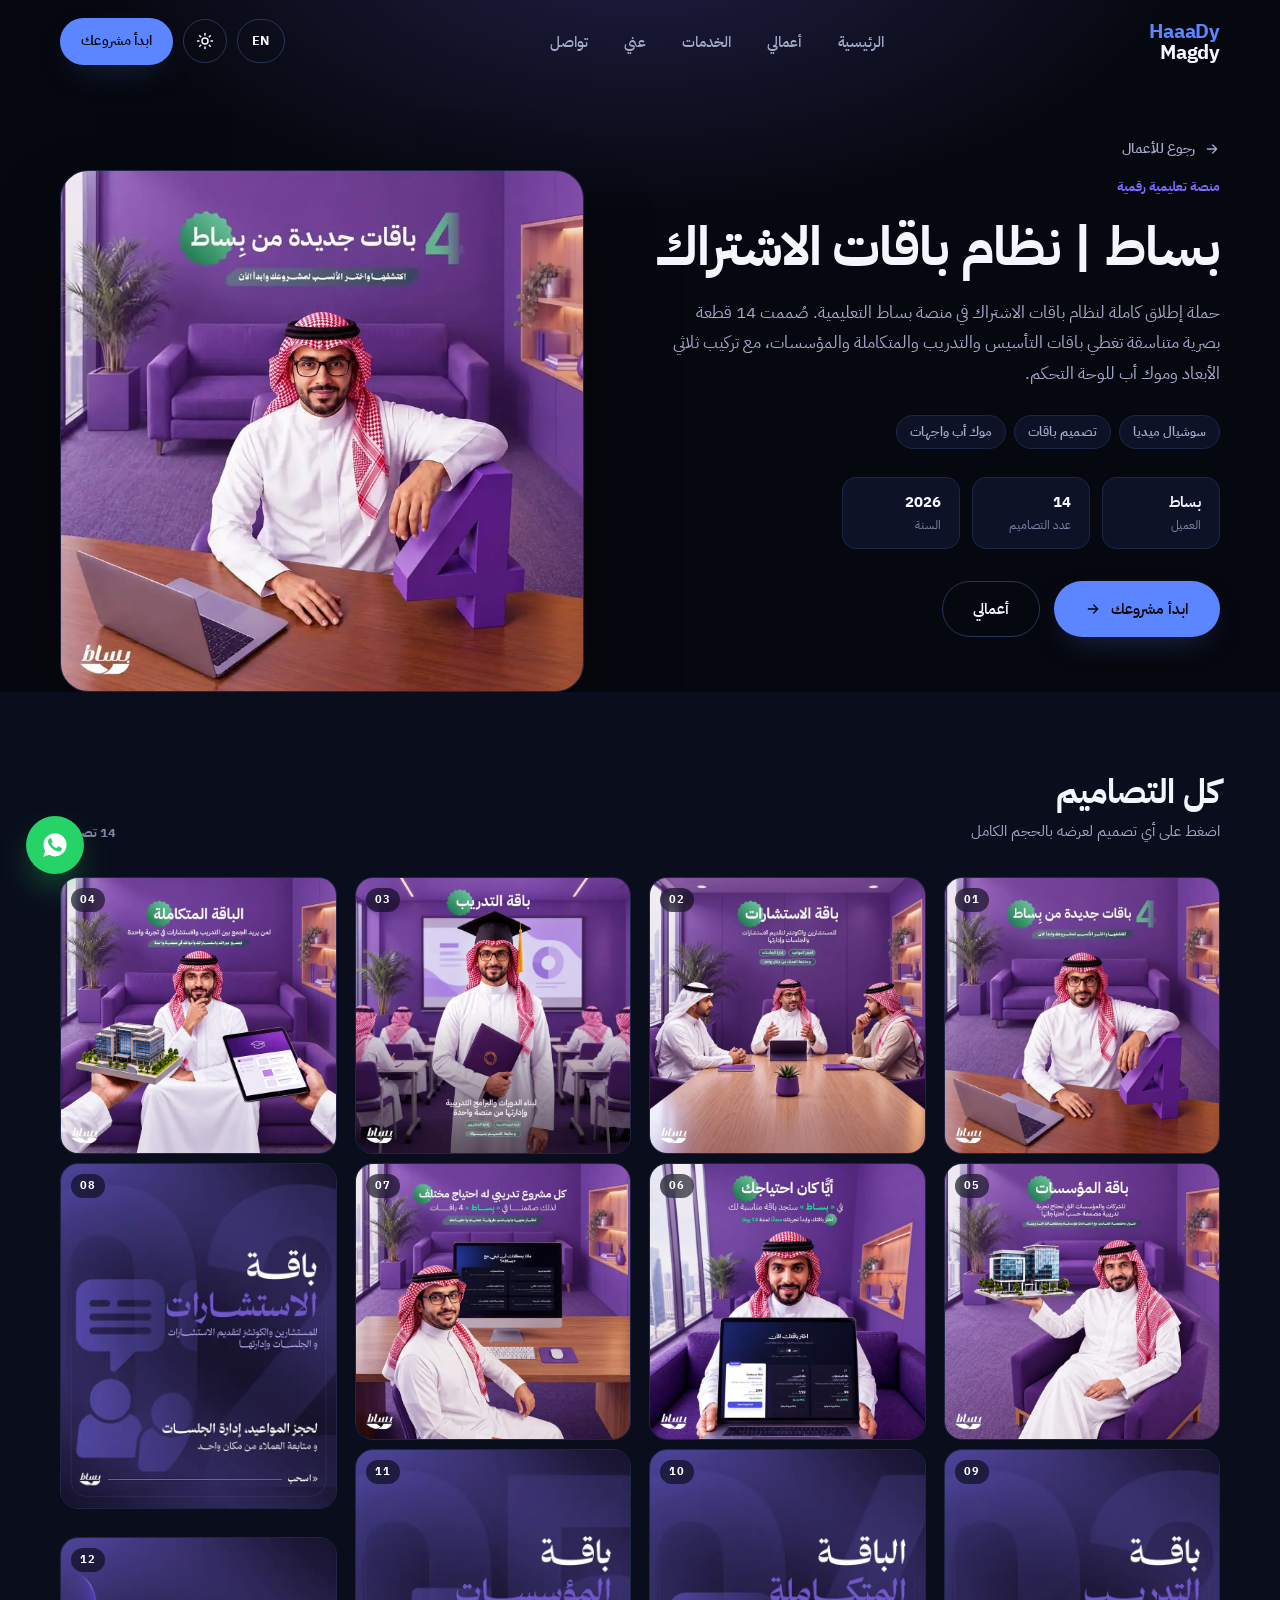
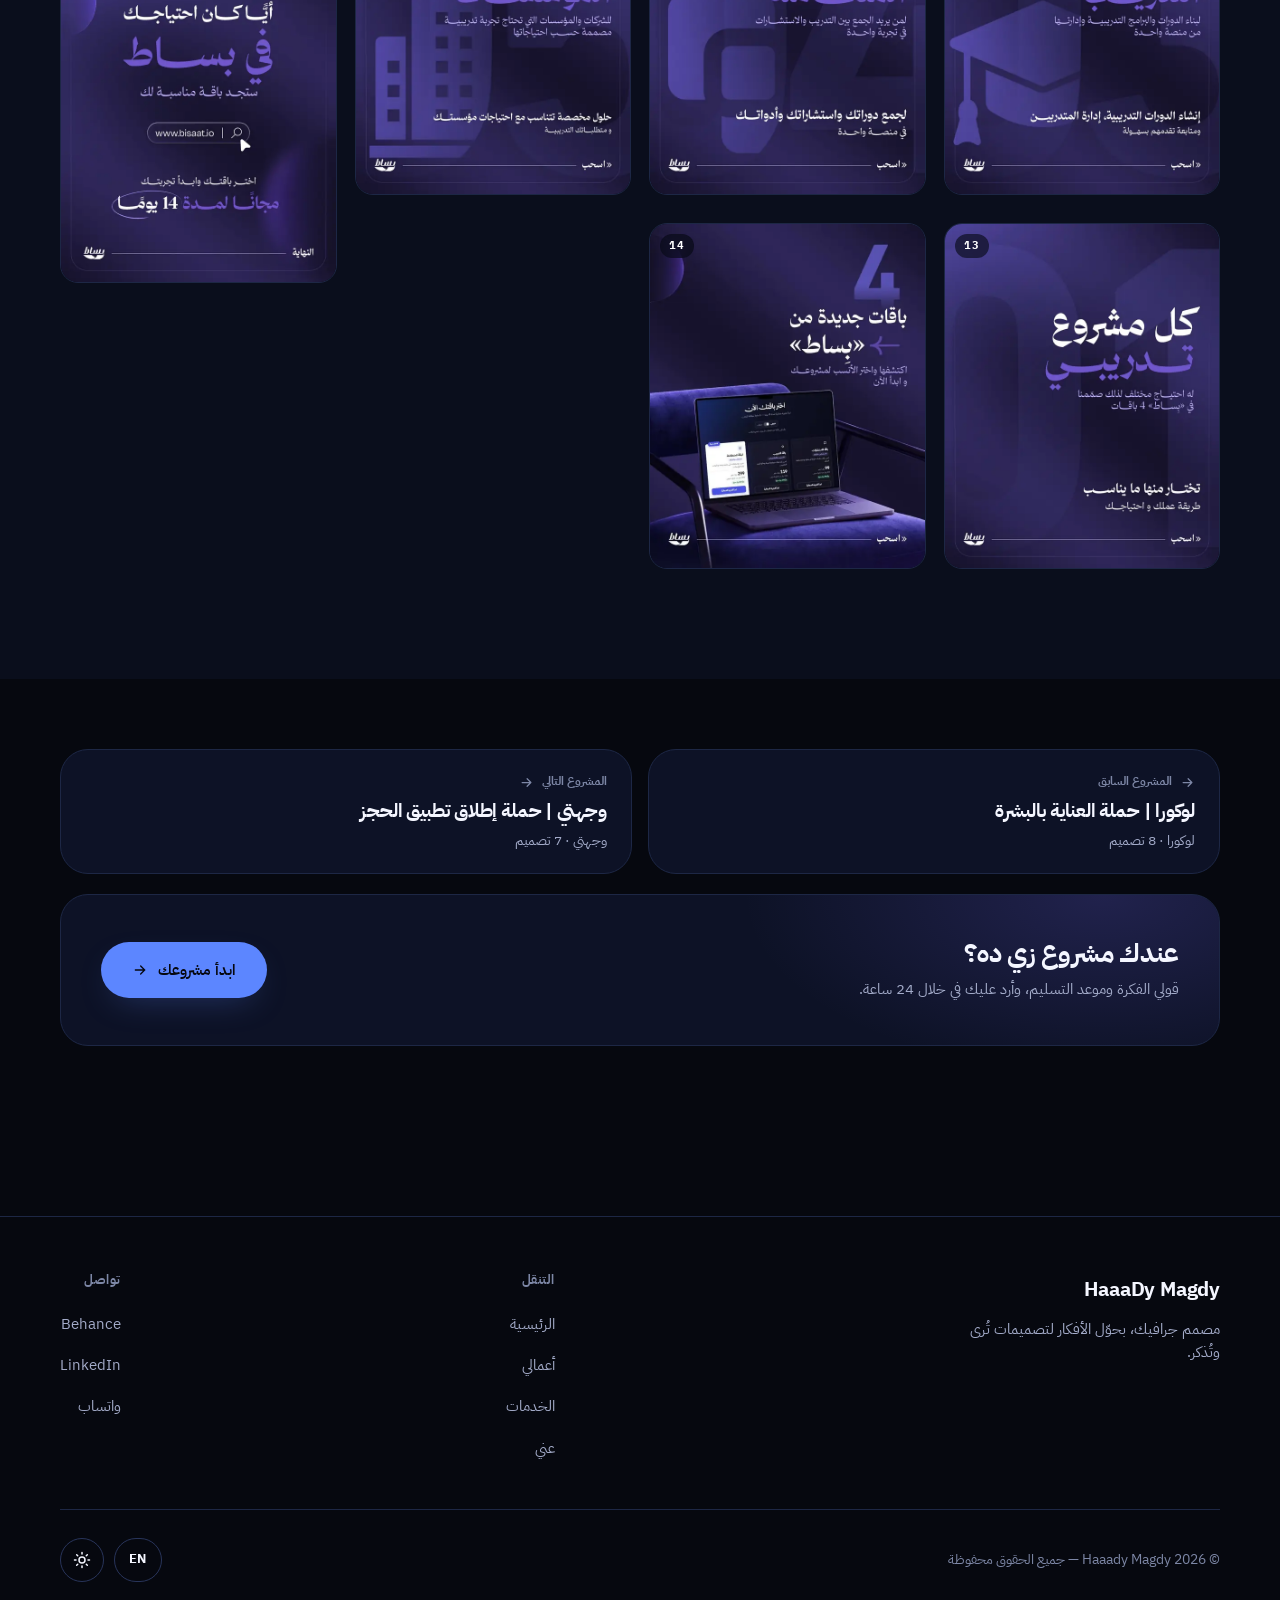
==== projects/besat.html @ 9618b503 "Portfolio: project-based bilingual site (dark default) Rebuilt the portfolio around projects instead" ====
<!DOCTYPE html>
<html lang="ar" dir="rtl" data-theme="dark" class="no-js">
<head>
<meta charset="UTF-8">
<script>
/* Applies saved theme/language before first paint - avoids a flash of the wrong styling. */
(function(){
  try{
    var lang = localStorage.getItem('haaady_lang') || 'ar';
    var theme = localStorage.getItem('haaady_theme') || 'dark';   /* DARK IS THE DEFAULT */
    var html = document.documentElement;
    html.classList.remove('no-js');
    html.setAttribute('lang', lang);
    html.setAttribute('dir', lang === 'ar' ? 'rtl' : 'ltr');
    html.setAttribute('data-theme', theme);
  }catch(e){}
})();
</script>
<meta name="viewport" content="width=device-width, initial-scale=1, viewport-fit=cover">
<title>بساط | نظام باقات الاشتراك — أعمال هادي مجدي</title>
<meta name="description" content="حملة إطلاق كاملة لنظام باقات الاشتراك في منصة بساط التعليمية. صُممت 14 قطعة بصرية متناسقة تغطي باقات التأسيس والتدريب والمتكاملة والمؤسسات، مع تركيب ثلاثي الأبعاد وموك أب للوحة التحكم.">
<meta name="keywords" content="مصمم جرافيك, تصميم هوية بصرية, سوشيال ميديا, حملات إعلانية, Graphic Designer, Haaady Magdy">
<meta name="robots" content="index, follow, max-image-preview:large">
<meta name="author" content="Haaady Magdy">
<link rel="canonical" href="https://haaadymagdy.com/projects/besat.html">
<meta name="theme-color" content="#06080F">
<meta property="og:type" content="website">
<meta property="og:site_name" content="Haaady Magdy">
<meta property="og:url" content="https://haaadymagdy.com/projects/besat.html">
<meta property="og:title" content="بساط | نظام باقات الاشتراك — أعمال هادي مجدي">
<meta property="og:description" content="حملة إطلاق كاملة لنظام باقات الاشتراك في منصة بساط التعليمية. صُممت 14 قطعة بصرية متناسقة تغطي باقات التأسيس والتدريب والمتكاملة والمؤسسات، مع تركيب ثلاثي الأبعاد وموك أب للوحة التحكم.">
<meta property="og:image" content="https://haaadymagdy.com/images/projects/besat/01-launch-4-packages.webp">
<meta property="og:locale" content="ar_AR">
<meta property="og:locale:alternate" content="en_US">
<meta name="twitter:card" content="summary_large_image">
<meta name="twitter:title" content="بساط | نظام باقات الاشتراك — أعمال هادي مجدي">
<meta name="twitter:description" content="حملة إطلاق كاملة لنظام باقات الاشتراك في منصة بساط التعليمية. صُممت 14 قطعة بصرية متناسقة تغطي باقات التأسيس والتدريب والمتكاملة والمؤسسات، مع تركيب ثلاثي الأبعاد وموك أب للوحة التحكم.">
<meta name="twitter:image" content="https://haaadymagdy.com/images/projects/besat/01-launch-4-packages.webp">
<link rel="icon" href="data:image/svg+xml,%3Csvg xmlns='http://www.w3.org/2000/svg' viewBox='0 0 100 100'%3E%3Crect width='100' height='100' rx='24' fill='%235C86FF'/%3E%3Ctext x='50' y='68' font-family='Arial,sans-serif' font-weight='700' font-size='54' fill='white' text-anchor='middle'%3EH%3C/text%3E%3C/svg%3E">
<link rel="apple-touch-icon" href="../images/icon-180.png">
<link rel="icon" type="image/png" sizes="192x192" href="../images/icon-192.png">
<link rel="manifest" href="../manifest.json">
<link rel="stylesheet" href="../assets/css/style.css">
<link rel="preload" as="font" type="font/woff2" href="../assets/fonts/IBMPlexSansArabic-400-arabic.woff2" crossorigin>
<link rel="preload" as="font" type="font/woff2" href="../assets/fonts/IBMPlexSansArabic-700-arabic.woff2" crossorigin>
<script type="application/ld+json">
{
  "@context": "https://schema.org",
  "@type": "ImageGallery",
  "name": "بساط | نظام باقات الاشتراك",
  "alternateName": "Besat | Subscription package system",
  "description": "حملة إطلاق كاملة لنظام باقات الاشتراك في منصة بساط التعليمية. صُممت 14 قطعة بصرية متناسقة تغطي باقات التأسيس والتدريب والمتكاملة والمؤسسات، مع تركيب ثلاثي الأبعاد وموك أب للوحة التحكم.",
  "url": "https://haaadymagdy.com/projects/besat.html",
  "dateCreated": "2026",
  "author": {
    "@type": "Person",
    "name": "Haaady Magdy",
    "url": "https://haaadymagdy.com/"
  },
  "about": "منصة تعليمية رقمية",
  "associatedMedia": [
    {
      "@type": "ImageObject",
      "contentUrl": "https://haaadymagdy.com/images/projects/besat/01-launch-4-packages.webp",
      "width": 1280,
      "height": 1280,
      "caption": "إعلان إطلاق 4 باقات جديدة لمنصة بساط"
    },
    {
      "@type": "ImageObject",
      "contentUrl": "https://haaadymagdy.com/images/projects/besat/02-foundation-package.webp",
      "width": 1400,
      "height": 1400,
      "caption": "باقة التأسيس لمنصة بساط"
    },
    {
      "@type": "ImageObject",
      "contentUrl": "https://haaadymagdy.com/images/projects/besat/03-training-package.webp",
      "width": 1400,
      "height": 1400,
      "caption": "باقة التدريب لمنصة بساط"
    },
    {
      "@type": "ImageObject",
      "contentUrl": "https://haaadymagdy.com/images/projects/besat/04-integrated-package.webp",
      "width": 1400,
      "height": 1400,
      "caption": "الباقة المتكاملة لمنصة بساط"
    },
    {
      "@type": "ImageObject",
      "contentUrl": "https://haaadymagdy.com/images/projects/besat/05-institutions-package.webp",
      "width": 1400,
      "height": 1400,
      "caption": "باقة المؤسسات لمنصة بساط"
    },
    {
      "@type": "ImageObject",
      "contentUrl": "https://haaadymagdy.com/images/projects/besat/06-needs-laptop.webp",
      "width": 1400,
      "height": 1400,
      "caption": "تصميم باقة على شاشة لابتوب"
    },
    {
      "@type": "ImageObject",
      "contentUrl": "https://haaadymagdy.com/images/projects/besat/07-training-dashboard.webp",
      "width": 1400,
      "height": 1400,
      "caption": "باقة كل مشروع تدريبي مع لوحة التحكم"
    },
    {
      "@type": "ImageObject",
      "contentUrl": "https://haaadymagdy.com/images/projects/besat/08-subscriptions-package.webp",
      "width": 1120,
      "height": 1400,
      "caption": "باقة الاشتراكات لمنصة بساط"
    },
    {
      "@type": "ImageObject",
      "contentUrl": "https://haaadymagdy.com/images/projects/besat/09-training-package-story.webp",
      "width": 1120,
      "height": 1400,
      "caption": "باقة التدريب ضمن سلسلة الإعلانات"
    },
    {
      "@type": "ImageObject",
      "contentUrl": "https://haaadymagdy.com/images/projects/besat/10-integrated-package-story.webp",
      "width": 1120,
      "height": 1400,
      "caption": "الباقة المتكاملة ضمن سلسلة الإعلانات"
    },
    {
      "@type": "ImageObject",
      "contentUrl": "https://haaadymagdy.com/images/projects/besat/11-institutions-package-story.webp",
      "width": 1120,
      "height": 1400,
      "caption": "باقة المؤسسات ضمن سلسلة الإعلانات"
    },
    {
      "@type": "ImageObject",
      "contentUrl": "https://haaadymagdy.com/images/projects/besat/12-whatever-you-need.webp",
      "width": 1120,
      "height": 1400,
      "caption": "تصميم أيا كان احتياجك في بسط"
    },
    {
      "@type": "ImageObject",
      "contentUrl": "https://haaadymagdy.com/images/projects/besat/13-every-training-project.webp",
      "width": 1120,
      "height": 1400,
      "caption": "تصميم كل مشروع تدريبي له باقة"
    },
    {
      "@type": "ImageObject",
      "contentUrl": "https://haaadymagdy.com/images/projects/besat/14-dashboard-ui.webp",
      "width": 1024,
      "height": 1280,
      "caption": "واجهة اختيار الباقة داخل منصة بساط"
    }
  ]
}
</script>

</head>
<body data-project="besat" data-title-ar="بساط | نظام باقات الاشتراك — أعمال هادي مجدي" data-title-en="Besat | Subscription package system — Haaady Magdy Portfolio" data-desc-ar="حملة إطلاق كاملة لنظام باقات الاشتراك في منصة بساط التعليمية. صُممت 14 قطعة بصرية متناسقة تغطي باقات التأسيس والتدريب والمتكاملة والمؤسسات، مع تركيب ثلاثي الأبعاد وموك أب للوحة التحكم." data-desc-en="A complete launch campaign for the subscription package system of the Besat learning platform. 14 matching visuals covering the foundation, training, integrated and institutions packages, plus 3D compositions and a dashboard mockup.">


<a href="#main" class="skip-link" data-i18n="skip">تخطى إلى المحتوى</a>

<header class="navbar" id="navbar">
  <div class="container nav-inner">
    <a href="../index.html#hero" class="logo" aria-label="Haaady Magdy">
      <span>Haaa<span>Dy</span></span>
      Magdy
    </a>
    <nav class="nav-links" aria-label="Main navigation">
      <a href="../index.html#hero" data-i18n="nav_home">الرئيسية</a>
      <a href="../index.html#work" data-i18n="nav_work">أعمالي</a>
      <a href="../index.html#services" data-i18n="nav_services">الخدمات</a>
      <a href="../index.html#about" data-i18n="nav_about">عني</a>
      <a href="../index.html#contact" data-i18n="nav_contact">تواصل</a>
    </nav>
    <div class="nav-actions">
      <button class="icon-btn lang-btn" id="langToggle" aria-label="EN - Switch to English">EN</button>
      <button class="icon-btn" id="themeToggle" aria-label="Toggle dark mode">
        <svg xmlns="http://www.w3.org/2000/svg" viewBox="0 0 24 24" fill="none" stroke="currentColor" stroke-width="2" stroke-linecap="round"><circle cx="12" cy="12" r="4"/><path d="M12 2v2M12 20v2M4.9 4.9l1.4 1.4M17.7 17.7l1.4 1.4M2 12h2M20 12h2M4.9 19.1l1.4-1.4M17.7 6.3l1.4-1.4"/></svg>
      </button>
      <a href="../index.html#contact" class="btn btn-primary btn-sm" data-i18n="nav_cta" style="display:none" id="navCta">ابدأ مشروعك</a>
      <button class="icon-btn burger" id="burgerBtn" aria-label="Open menu" aria-expanded="false">
        <svg xmlns="http://www.w3.org/2000/svg" viewBox="0 0 24 24" fill="none" stroke="currentColor" stroke-width="2" stroke-linecap="round"><path d="M4 7h16M4 12h16M4 17h16"/></svg>
      </button>
    </div>
  </div>
</header>

<div class="mobile-menu" id="mobileMenu">
  <div class="mobile-menu-top">
    <a href="../index.html#hero" class="logo" aria-label="Haaady Magdy">HaaaDy Magdy</a>
    <button class="icon-btn" id="mobileCloseBtn" aria-label="Close menu">
      <svg xmlns="http://www.w3.org/2000/svg" viewBox="0 0 24 24" fill="none" stroke="currentColor" stroke-width="2" stroke-linecap="round"><path d="M6 6l12 12M18 6L6 18"/></svg>
    </button>
  </div>
  <nav class="mobile-links" aria-label="Mobile navigation">
    <a href="../index.html#hero" class="mobile-link" data-i18n="nav_home">الرئيسية</a>
    <a href="../index.html#work" class="mobile-link" data-i18n="nav_work">أعمالي</a>
    <a href="../index.html#services" class="mobile-link" data-i18n="nav_services">الخدمات</a>
    <a href="../index.html#about" class="mobile-link" data-i18n="nav_about">عني</a>
    <a href="../index.html#contact" class="mobile-link" data-i18n="nav_contact">تواصل</a>
  </nav>
  <div class="mobile-menu-foot">
    <a href="../index.html#contact" class="btn btn-primary" data-i18n="nav_cta">ابدأ مشروعك</a>
    <div class="mobile-social">
      <a href="https://www.behance.net/haaady" target="_blank" rel="noopener" class="icon-btn" aria-label="Behance">Be</a>
      <a href="https://www.linkedin.com/in/haaady-magdy1/" target="_blank" rel="noopener" class="icon-btn" aria-label="LinkedIn">in</a>
      <a href="https://wa.me/201140634814" target="_blank" rel="noopener" class="icon-btn" aria-label="WhatsApp">WA</a>
    </div>
  </div>
</div>


<main id="main">

  <section class="pp-hero" style="--p-accent:#7C6BFF">
    <div class="container">
      <a class="pp-back" href="../index.html#work">
        <svg xmlns="http://www.w3.org/2000/svg" viewBox="0 0 24 24" fill="none" stroke="currentColor" stroke-width="2" stroke-linecap="round" stroke-linejoin="round"><path d="M19 12H5M11 18l-6-6 6-6"/></svg>
        <span data-i18n="pp_back">رجوع للأعمال</span>
      </a>
      <div class="pp-hero-inner">
        <div class="pp-hero-copy">
          <span class="pp-kicker" data-p="kicker">منصة تعليمية رقمية</span>
          <h1 data-p="title">بساط | نظام باقات الاشتراك</h1>
          <p data-p="desc">حملة إطلاق كاملة لنظام باقات الاشتراك في منصة بساط التعليمية. صُممت 14 قطعة بصرية متناسقة تغطي باقات التأسيس والتدريب والمتكاملة والمؤسسات، مع تركيب ثلاثي الأبعاد وموك أب للوحة التحكم.</p>
          <div class="pp-services" data-p="services"><span class="pp-service">سوشيال ميديا</span><span class="pp-service">تصميم باقات</span><span class="pp-service">موك أب واجهات</span></div>
          <div class="pp-facts">
            <div class="pp-fact"><b data-p="client">بساط</b><span data-i18n="pp_client">العميل</span></div>
            <div class="pp-fact"><b data-p="count">14</b><span data-i18n="pp_count">عدد التصاميم</span></div>
            <div class="pp-fact"><b>2026</b><span data-i18n="pp_year">السنة</span></div>
          </div>
          <div class="pp-cta">
            <a href="../index.html#contact" class="btn btn-primary">
              <span data-i18n="pp_cta_btn">ابدأ مشروعك</span>
              <svg xmlns="http://www.w3.org/2000/svg" viewBox="0 0 24 24" fill="none" stroke="currentColor" stroke-width="2" stroke-linecap="round"><path d="M5 12h14M13 6l6 6-6 6"/></svg>
            </a>
            <a href="../index.html#work" class="btn btn-ghost" data-i18n="nav_work">أعمالي</a>
          </div>
        </div>
        <div class="pp-hero-media">
          <img src="../images/projects/besat/01-launch-4-packages-l.webp" srcset="../images/projects/besat/01-launch-4-packages-m.webp 760w, ../images/projects/besat/01-launch-4-packages-l.webp 1050w, ../images/projects/besat/01-launch-4-packages.webp 1280w" sizes="(max-width:979px) 92vw, 44vw"
               alt="إعلان إطلاق 4 باقات جديدة لمنصة بساط" width="1280" height="1280" fetchpriority="high">
        </div>
      </div>
    </div>
  </section>

  <section class="pp-gallery-section">
    <div class="container">
      <div class="pp-gallery-head">
        <div>
          <h2 data-i18n="pp_gallery">كل التصاميم</h2>
          <p data-i18n="pp_gallery_desc">اضغط على أي تصميم لعرضه بالحجم الكامل</p>
        </div>
        <span class="proj-count">14 <span data-i18n="proj_designs">تصميم</span></span>
      </div>
      <div class="pp-gallery" id="ppGallery">
<button type="button" class="pp-tile reveal" data-src="../images/projects/besat/01-launch-4-packages.webp" data-alt="إعلان إطلاق 4 باقات جديدة لمنصة بساط"><span class="pp-tile-num">01</span><img src="../images/projects/besat/01-launch-4-packages-m.webp" srcset="../images/projects/besat/01-launch-4-packages-m.webp 760w, ../images/projects/besat/01-launch-4-packages.webp 1280w" sizes="(max-width:359px) 100vw, (max-width:699px) 50vw, (max-width:1099px) 34vw, 25vw" alt="إعلان إطلاق 4 باقات جديدة لمنصة بساط" loading="lazy" decoding="async" width="760" height="760"><span class="pp-tile-cap">إعلان إطلاق 4 باقات جديدة لمنصة بساط</span></button>
<button type="button" class="pp-tile reveal" data-src="../images/projects/besat/02-foundation-package.webp" data-alt="باقة التأسيس لمنصة بساط"><span class="pp-tile-num">02</span><img src="../images/projects/besat/02-foundation-package-m.webp" srcset="../images/projects/besat/02-foundation-package-m.webp 760w, ../images/projects/besat/02-foundation-package.webp 1400w" sizes="(max-width:359px) 100vw, (max-width:699px) 50vw, (max-width:1099px) 34vw, 25vw" alt="باقة التأسيس لمنصة بساط" loading="lazy" decoding="async" width="760" height="760"><span class="pp-tile-cap">باقة التأسيس لمنصة بساط</span></button>
<button type="button" class="pp-tile reveal" data-src="../images/projects/besat/03-training-package.webp" data-alt="باقة التدريب لمنصة بساط"><span class="pp-tile-num">03</span><img src="../images/projects/besat/03-training-package-m.webp" srcset="../images/projects/besat/03-training-package-m.webp 760w, ../images/projects/besat/03-training-package.webp 1400w" sizes="(max-width:359px) 100vw, (max-width:699px) 50vw, (max-width:1099px) 34vw, 25vw" alt="باقة التدريب لمنصة بساط" loading="lazy" decoding="async" width="760" height="760"><span class="pp-tile-cap">باقة التدريب لمنصة بساط</span></button>
<button type="button" class="pp-tile reveal" data-src="../images/projects/besat/04-integrated-package.webp" data-alt="الباقة المتكاملة لمنصة بساط"><span class="pp-tile-num">04</span><img src="../images/projects/besat/04-integrated-package-m.webp" srcset="../images/projects/besat/04-integrated-package-m.webp 760w, ../images/projects/besat/04-integrated-package.webp 1400w" sizes="(max-width:359px) 100vw, (max-width:699px) 50vw, (max-width:1099px) 34vw, 25vw" alt="الباقة المتكاملة لمنصة بساط" loading="lazy" decoding="async" width="760" height="760"><span class="pp-tile-cap">الباقة المتكاملة لمنصة بساط</span></button>
<button type="button" class="pp-tile reveal" data-src="../images/projects/besat/05-institutions-package.webp" data-alt="باقة المؤسسات لمنصة بساط"><span class="pp-tile-num">05</span><img src="../images/projects/besat/05-institutions-package-m.webp" srcset="../images/projects/besat/05-institutions-package-m.webp 760w, ../images/projects/besat/05-institutions-package.webp 1400w" sizes="(max-width:359px) 100vw, (max-width:699px) 50vw, (max-width:1099px) 34vw, 25vw" alt="باقة المؤسسات لمنصة بساط" loading="lazy" decoding="async" width="760" height="760"><span class="pp-tile-cap">باقة المؤسسات لمنصة بساط</span></button>
<button type="button" class="pp-tile reveal" data-src="../images/projects/besat/06-needs-laptop.webp" data-alt="تصميم باقة على شاشة لابتوب"><span class="pp-tile-num">06</span><img src="../images/projects/besat/06-needs-laptop-m.webp" srcset="../images/projects/besat/06-needs-laptop-m.webp 760w, ../images/projects/besat/06-needs-laptop.webp 1400w" sizes="(max-width:359px) 100vw, (max-width:699px) 50vw, (max-width:1099px) 34vw, 25vw" alt="تصميم باقة على شاشة لابتوب" loading="lazy" decoding="async" width="760" height="760"><span class="pp-tile-cap">تصميم باقة على شاشة لابتوب</span></button>
<button type="button" class="pp-tile reveal" data-src="../images/projects/besat/07-training-dashboard.webp" data-alt="باقة كل مشروع تدريبي مع لوحة التحكم"><span class="pp-tile-num">07</span><img src="../images/projects/besat/07-training-dashboard-m.webp" srcset="../images/projects/besat/07-training-dashboard-m.webp 760w, ../images/projects/besat/07-training-dashboard.webp 1400w" sizes="(max-width:359px) 100vw, (max-width:699px) 50vw, (max-width:1099px) 34vw, 25vw" alt="باقة كل مشروع تدريبي مع لوحة التحكم" loading="lazy" decoding="async" width="760" height="760"><span class="pp-tile-cap">باقة كل مشروع تدريبي مع لوحة التحكم</span></button>
<button type="button" class="pp-tile reveal" data-src="../images/projects/besat/08-subscriptions-package.webp" data-alt="باقة الاشتراكات لمنصة بساط"><span class="pp-tile-num">08</span><img src="../images/projects/besat/08-subscriptions-package-m.webp" srcset="../images/projects/besat/08-subscriptions-package-m.webp 608w, ../images/projects/besat/08-subscriptions-package.webp 1120w" sizes="(max-width:359px) 100vw, (max-width:699px) 50vw, (max-width:1099px) 34vw, 25vw" alt="باقة الاشتراكات لمنصة بساط" loading="lazy" decoding="async" width="608" height="760"><span class="pp-tile-cap">باقة الاشتراكات لمنصة بساط</span></button>
<button type="button" class="pp-tile reveal" data-src="../images/projects/besat/09-training-package-story.webp" data-alt="باقة التدريب ضمن سلسلة الإعلانات"><span class="pp-tile-num">09</span><img src="../images/projects/besat/09-training-package-story-m.webp" srcset="../images/projects/besat/09-training-package-story-m.webp 608w, ../images/projects/besat/09-training-package-story.webp 1120w" sizes="(max-width:359px) 100vw, (max-width:699px) 50vw, (max-width:1099px) 34vw, 25vw" alt="باقة التدريب ضمن سلسلة الإعلانات" loading="lazy" decoding="async" width="608" height="760"><span class="pp-tile-cap">باقة التدريب ضمن سلسلة الإعلانات</span></button>
<button type="button" class="pp-tile reveal" data-src="../images/projects/besat/10-integrated-package-story.webp" data-alt="الباقة المتكاملة ضمن سلسلة الإعلانات"><span class="pp-tile-num">10</span><img src="../images/projects/besat/10-integrated-package-story-m.webp" srcset="../images/projects/besat/10-integrated-package-story-m.webp 608w, ../images/projects/besat/10-integrated-package-story.webp 1120w" sizes="(max-width:359px) 100vw, (max-width:699px) 50vw, (max-width:1099px) 34vw, 25vw" alt="الباقة المتكاملة ضمن سلسلة الإعلانات" loading="lazy" decoding="async" width="608" height="760"><span class="pp-tile-cap">الباقة المتكاملة ضمن سلسلة الإعلانات</span></button>
<button type="button" class="pp-tile reveal" data-src="../images/projects/besat/11-institutions-package-story.webp" data-alt="باقة المؤسسات ضمن سلسلة الإعلانات"><span class="pp-tile-num">11</span><img src="../images/projects/besat/11-institutions-package-story-m.webp" srcset="../images/projects/besat/11-institutions-package-story-m.webp 608w, ../images/projects/besat/11-institutions-package-story.webp 1120w" sizes="(max-width:359px) 100vw, (max-width:699px) 50vw, (max-width:1099px) 34vw, 25vw" alt="باقة المؤسسات ضمن سلسلة الإعلانات" loading="lazy" decoding="async" width="608" height="760"><span class="pp-tile-cap">باقة المؤسسات ضمن سلسلة الإعلانات</span></button>
<button type="button" class="pp-tile reveal" data-src="../images/projects/besat/12-whatever-you-need.webp" data-alt="تصميم أيا كان احتياجك في بسط"><span class="pp-tile-num">12</span><img src="../images/projects/besat/12-whatever-you-need-m.webp" srcset="../images/projects/besat/12-whatever-you-need-m.webp 608w, ../images/projects/besat/12-whatever-you-need.webp 1120w" sizes="(max-width:359px) 100vw, (max-width:699px) 50vw, (max-width:1099px) 34vw, 25vw" alt="تصميم أيا كان احتياجك في بسط" loading="lazy" decoding="async" width="608" height="760"><span class="pp-tile-cap">تصميم أيا كان احتياجك في بسط</span></button>
<button type="button" class="pp-tile reveal" data-src="../images/projects/besat/13-every-training-project.webp" data-alt="تصميم كل مشروع تدريبي له باقة"><span class="pp-tile-num">13</span><img src="../images/projects/besat/13-every-training-project-m.webp" srcset="../images/projects/besat/13-every-training-project-m.webp 608w, ../images/projects/besat/13-every-training-project.webp 1120w" sizes="(max-width:359px) 100vw, (max-width:699px) 50vw, (max-width:1099px) 34vw, 25vw" alt="تصميم كل مشروع تدريبي له باقة" loading="lazy" decoding="async" width="608" height="760"><span class="pp-tile-cap">تصميم كل مشروع تدريبي له باقة</span></button>
<button type="button" class="pp-tile reveal" data-src="../images/projects/besat/14-dashboard-ui.webp" data-alt="واجهة اختيار الباقة داخل منصة بساط"><span class="pp-tile-num">14</span><img src="../images/projects/besat/14-dashboard-ui-m.webp" srcset="../images/projects/besat/14-dashboard-ui-m.webp 608w, ../images/projects/besat/14-dashboard-ui.webp 1024w" sizes="(max-width:359px) 100vw, (max-width:699px) 50vw, (max-width:1099px) 34vw, 25vw" alt="واجهة اختيار الباقة داخل منصة بساط" loading="lazy" decoding="async" width="608" height="760"><span class="pp-tile-cap">واجهة اختيار الباقة داخل منصة بساط</span></button>
      </div>
    </div>
  </section>

  <section class="pp-nav">
    <div class="container">
      <div class="pp-nav-grid">
        <a class="pp-nav-card pp-nav-prev" href="lixora.html">
          <span class="pp-nav-label">
            <svg xmlns="http://www.w3.org/2000/svg" viewBox="0 0 24 24" fill="none" stroke="currentColor" stroke-width="2" stroke-linecap="round" stroke-linejoin="round"><path d="M19 12H5M11 18l-6-6 6-6"/></svg>
            <span data-i18n="pp_prev">المشروع السابق</span>
          </span>
          <h3 class="pp-nav-card-title">لوكورا | حملة العناية بالبشرة</h3>
          <p class="pp-nav-card-meta">لوكورا · 8 تصميم</p>
        </a>
        <a class="pp-nav-card pp-nav-next" href="wejhati.html">
          <span class="pp-nav-label">
            <span data-i18n="pp_next">المشروع التالي</span>
            <svg xmlns="http://www.w3.org/2000/svg" viewBox="0 0 24 24" fill="none" stroke="currentColor" stroke-width="2" stroke-linecap="round" stroke-linejoin="round"><path d="M5 12h14M13 6l6 6-6 6"/></svg>
          </span>
          <h3 class="pp-nav-card-title">وجهتي | حملة إطلاق تطبيق الحجز</h3>
          <p class="pp-nav-card-meta">وجهتي · 7 تصميم</p>
        </a>
      </div>

      <div class="pp-cta-band" style="--p-accent:#7C6BFF">
        <div>
          <h3 data-i18n="pp_cta_title">عندك مشروع زي ده؟</h3>
          <p data-i18n="pp_cta_desc">قولي الفكرة وموعد التسليم، وأرد عليك في خلال 24 ساعة.</p>
        </div>
        <a href="../index.html#contact" class="btn btn-primary">
          <span data-i18n="pp_cta_btn">ابدأ مشروعك</span>
          <svg xmlns="http://www.w3.org/2000/svg" viewBox="0 0 24 24" fill="none" stroke="currentColor" stroke-width="2" stroke-linecap="round"><path d="M5 12h14M13 6l6 6-6 6"/></svg>
        </a>
      </div>
    </div>
  </section>

</main>


<div class="lbx" id="lbx" role="dialog" aria-modal="true" aria-label="Design preview">
  <button class="lbx-btn lbx-close" aria-label="Close">
    <svg xmlns="http://www.w3.org/2000/svg" viewBox="0 0 24 24" fill="none" stroke="currentColor" stroke-width="2" stroke-linecap="round"><path d="M6 6l12 12M18 6L6 18"/></svg>
  </button>
  <button class="lbx-btn lbx-prev" aria-label="Previous design">
    <svg xmlns="http://www.w3.org/2000/svg" viewBox="0 0 24 24" fill="none" stroke="currentColor" stroke-width="2" stroke-linecap="round" stroke-linejoin="round"><path d="M15 18l-6-6 6-6"/></svg>
  </button>
  <button class="lbx-btn lbx-next" aria-label="Next design">
    <svg xmlns="http://www.w3.org/2000/svg" viewBox="0 0 24 24" fill="none" stroke="currentColor" stroke-width="2" stroke-linecap="round" stroke-linejoin="round"><path d="M9 18l6-6-6-6"/></svg>
  </button>
  <div class="lbx-inner">
    <div class="lbx-stage">
      <img alt="">
    </div>
    <div class="lbx-meta">
      <div class="lbx-meta-txt">
        <div class="lbx-cat" data-i18n="nav_projects">المشاريع</div>
        <div class="lbx-title"></div>
      </div>
      <span class="lbx-count"></span>
    </div>
  </div>
</div>



<footer>
  <div class="container">
    <div class="footer-top">
      <div class="footer-brand">
        <div class="logo">HaaaDy Magdy</div>
        <p data-i18n="footer_desc">مصمم جرافيك، بحوّل الأفكار لتصميمات تُرى وتُذكر.</p>
      </div>
      <div class="footer-col">
        <h4 data-i18n="footer_nav">التنقل</h4>
        <ul>
          <li><a href="../index.html#hero" data-i18n="nav_home">الرئيسية</a></li>
          <li><a href="../index.html#work" data-i18n="nav_work">أعمالي</a></li>
          <li><a href="../index.html#services" data-i18n="nav_services">الخدمات</a></li>
          <li><a href="../index.html#about" data-i18n="nav_about">عني</a></li>
        </ul>
      </div>
      <div class="footer-col">
        <h4 data-i18n="footer_connect">تواصل</h4>
        <ul>
          <li><a href="https://www.behance.net/haaady" target="_blank" rel="noopener">Behance</a></li>
          <li><a href="https://www.linkedin.com/in/haaady-magdy1/" target="_blank" rel="noopener">LinkedIn</a></li>
          <li><a href="https://wa.me/201140634814" target="_blank" rel="noopener" data-i18n="contact_wa">واتساب</a></li>
        </ul>
      </div>
    </div>
    <div class="footer-bottom">
      <span>© <span id="year"></span> Haaady Magdy — <span data-i18n="footer_rights">جميع الحقوق محفوظة</span></span>
      <div class="footer-toggles">
        <button class="icon-btn lang-btn" id="langToggle2" aria-label="EN - Switch to English">EN</button>
        <button class="icon-btn" id="themeToggle2" aria-label="Toggle dark mode">
          <svg xmlns="http://www.w3.org/2000/svg" viewBox="0 0 24 24" fill="none" stroke="currentColor" stroke-width="2" stroke-linecap="round"><circle cx="12" cy="12" r="4"/><path d="M12 2v2M12 20v2M4.9 4.9l1.4 1.4M17.7 17.7l1.4 1.4M2 12h2M20 12h2M4.9 19.1l1.4-1.4M17.7 6.3l1.4-1.4"/></svg>
        </button>
      </div>
    </div>
  </div>
</footer>

<a href="https://wa.me/201140634814?text=%D9%85%D8%B1%D8%AD%D8%A8%D8%A7%D9%8B%20Haaady%D8%8C%20%D8%A3%D8%B1%D9%8A%D8%AF%20%D8%A7%D9%84%D8%A7%D8%B3%D8%AA%D9%81%D8%B3%D8%A7%D8%B1%20%D8%B9%D9%86%20%D9%85%D8%B4%D8%B1%D9%88%D8%B9%20%D8%AA%D8%B5%D9%85%D9%8A%D9%85." target="_blank" rel="noopener" class="wa-float" aria-label="WhatsApp">
  <svg xmlns="http://www.w3.org/2000/svg" viewBox="0 0 24 24" fill="currentColor"><path d="M12.04 2C6.58 2 2.13 6.45 2.13 11.91c0 1.87.5 3.62 1.44 5.13L2 22l5.13-1.55a9.9 9.9 0 004.91 1.31h.01c5.46 0 9.9-4.45 9.9-9.91C21.95 6.45 17.5 2 12.04 2zm5.9 14.02c-.25.7-1.25 1.29-2.03 1.46-.55.12-1.26.21-3.63-.78-2.99-1.24-4.93-4.27-5.08-4.47-.14-.2-1.22-1.62-1.22-3.1s.77-2.19 1.05-2.49c.25-.27.55-.34.73-.34h.53c.17 0 .4-.03.62.47.25.6.86 2.08.93 2.23.07.15.12.32.02.52-.1.2-.15.32-.3.5-.15.17-.31.39-.45.52-.15.15-.3.31-.13.6.17.3.76 1.25 1.63 2.02 1.12 1 2.06 1.31 2.36 1.46.3.15.47.12.65-.07.17-.2.75-.87.95-1.17.2-.3.4-.25.67-.15.27.1 1.75.82 2.05.97.3.15.5.22.57.35.07.12.07.7-.18 1.4z"/></svg>
</a>

<script src="../assets/js/i18n.js"></script>
<script src="../assets/js/data.js"></script>
<script src="../assets/js/main.js"></script>

<script src="../assets/js/project.js"></script>
</body>
</html>
---- assets/css/style.css ----
/* ==========================================================================
   Haaady Magdy — Portfolio design system
   Dark is the DEFAULT theme. Light is an opt-in override.
   1. Tokens          6. Portfolio (project grid)
   2. Reset / base    7. Project detail page
   3. Buttons         8. Lightbox
   4. Animations      9. Utilities
   5. Layout & parts 10. Responsive tweaks
   ========================================================================== */

/* IBM Plex Sans + IBM Plex Sans Arabic - self hosted (subset woff2).
   Self hosting removes the render blocking round trip to fonts.googleapis.com,
   works offline / behind firewalls, and keeps visitor IPs away from Google. */
@font-face{font-family:'IBM Plex Sans';font-style:normal;font-weight:400;font-display:swap;src:url('../fonts/IBMPlexSans-400-latin.woff2') format('woff2');unicode-range:U+0000-00FF, U+0131, U+0152-0153, U+02BB-02BC, U+02C6, U+02DA, U+02DC, U+0304, U+0308, U+0329, U+2000-206F, U+20AC, U+2122, U+2191, U+2193, U+2212, U+2215, U+FEFF, U+FFFD;}
@font-face{font-family:'IBM Plex Sans';font-style:normal;font-weight:500;font-display:swap;src:url('../fonts/IBMPlexSans-500-latin.woff2') format('woff2');unicode-range:U+0000-00FF, U+0131, U+0152-0153, U+02BB-02BC, U+02C6, U+02DA, U+02DC, U+0304, U+0308, U+0329, U+2000-206F, U+20AC, U+2122, U+2191, U+2193, U+2212, U+2215, U+FEFF, U+FFFD;}
@font-face{font-family:'IBM Plex Sans';font-style:normal;font-weight:600;font-display:swap;src:url('../fonts/IBMPlexSans-600-latin.woff2') format('woff2');unicode-range:U+0000-00FF, U+0131, U+0152-0153, U+02BB-02BC, U+02C6, U+02DA, U+02DC, U+0304, U+0308, U+0329, U+2000-206F, U+20AC, U+2122, U+2191, U+2193, U+2212, U+2215, U+FEFF, U+FFFD;}
@font-face{font-family:'IBM Plex Sans';font-style:normal;font-weight:700;font-display:swap;src:url('../fonts/IBMPlexSans-700-latin.woff2') format('woff2');unicode-range:U+0000-00FF, U+0131, U+0152-0153, U+02BB-02BC, U+02C6, U+02DA, U+02DC, U+0304, U+0308, U+0329, U+2000-206F, U+20AC, U+2122, U+2191, U+2193, U+2212, U+2215, U+FEFF, U+FFFD;}
@font-face{font-family:'IBM Plex Sans Arabic';font-style:normal;font-weight:400;font-display:swap;src:url('../fonts/IBMPlexSansArabic-400-arabic.woff2') format('woff2');unicode-range:U+0600-06FF, U+0750-077F, U+0870-0891, U+0897-08E1, U+08E3-08FF, U+200C-200E, U+2010-2011, U+204F, U+2E41, U+FB50-FDFF, U+FE70-FE74, U+FE76-FEFC, U+102E0-102FB, U+10E60-10E7E, U+10EC2-10EC7, U+10EC9-10EEE, U+10EF0-10EFF, U+1EE00-1EE03, U+1EE05-1EE1F, U+1EE21-1EE22, U+1EE24, U+1EE27, U+1EE29-1EE32, U+1EE34-1EE37, U+1EE39, U+1EE3B, U+1EE42, U+1EE47, U+1EE49, U+1EE4B, U+1EE4D-1EE4F, U+1EE51-1EE52, U+1EE54, U+1EE57, U+1EE59, U+1EE5B, U+1EE5D, U+1EE5F, U+1EE61-1EE62, U+1EE64, U+1EE67-1EE6A, U+1EE6C-1EE72, U+1EE74-1EE77, U+1EE79-1EE7C, U+1EE7E, U+1EE80-1EE89, U+1EE8B-1EE9B, U+1EEA1-1EEA3, U+1EEA5-1EEA9, U+1EEAB-1EEBB, U+1EEF0-1EEF1;}
@font-face{font-family:'IBM Plex Sans Arabic';font-style:normal;font-weight:400;font-display:swap;src:url('../fonts/IBMPlexSansArabic-400-latin.woff2') format('woff2');unicode-range:U+0000-00FF, U+0131, U+0152-0153, U+02BB-02BC, U+02C6, U+02DA, U+02DC, U+0304, U+0308, U+0329, U+2000-206F, U+20AC, U+2122, U+2191, U+2193, U+2212, U+2215, U+FEFF, U+FFFD;}
@font-face{font-family:'IBM Plex Sans Arabic';font-style:normal;font-weight:500;font-display:swap;src:url('../fonts/IBMPlexSansArabic-500-arabic.woff2') format('woff2');unicode-range:U+0600-06FF, U+0750-077F, U+0870-0891, U+0897-08E1, U+08E3-08FF, U+200C-200E, U+2010-2011, U+204F, U+2E41, U+FB50-FDFF, U+FE70-FE74, U+FE76-FEFC, U+102E0-102FB, U+10E60-10E7E, U+10EC2-10EC7, U+10EC9-10EEE, U+10EF0-10EFF, U+1EE00-1EE03, U+1EE05-1EE1F, U+1EE21-1EE22, U+1EE24, U+1EE27, U+1EE29-1EE32, U+1EE34-1EE37, U+1EE39, U+1EE3B, U+1EE42, U+1EE47, U+1EE49, U+1EE4B, U+1EE4D-1EE4F, U+1EE51-1EE52, U+1EE54, U+1EE57, U+1EE59, U+1EE5B, U+1EE5D, U+1EE5F, U+1EE61-1EE62, U+1EE64, U+1EE67-1EE6A, U+1EE6C-1EE72, U+1EE74-1EE77, U+1EE79-1EE7C, U+1EE7E, U+1EE80-1EE89, U+1EE8B-1EE9B, U+1EEA1-1EEA3, U+1EEA5-1EEA9, U+1EEAB-1EEBB, U+1EEF0-1EEF1;}
@font-face{font-family:'IBM Plex Sans Arabic';font-style:normal;font-weight:500;font-display:swap;src:url('../fonts/IBMPlexSansArabic-500-latin.woff2') format('woff2');unicode-range:U+0000-00FF, U+0131, U+0152-0153, U+02BB-02BC, U+02C6, U+02DA, U+02DC, U+0304, U+0308, U+0329, U+2000-206F, U+20AC, U+2122, U+2191, U+2193, U+2212, U+2215, U+FEFF, U+FFFD;}
@font-face{font-family:'IBM Plex Sans Arabic';font-style:normal;font-weight:600;font-display:swap;src:url('../fonts/IBMPlexSansArabic-600-arabic.woff2') format('woff2');unicode-range:U+0600-06FF, U+0750-077F, U+0870-0891, U+0897-08E1, U+08E3-08FF, U+200C-200E, U+2010-2011, U+204F, U+2E41, U+FB50-FDFF, U+FE70-FE74, U+FE76-FEFC, U+102E0-102FB, U+10E60-10E7E, U+10EC2-10EC7, U+10EC9-10EEE, U+10EF0-10EFF, U+1EE00-1EE03, U+1EE05-1EE1F, U+1EE21-1EE22, U+1EE24, U+1EE27, U+1EE29-1EE32, U+1EE34-1EE37, U+1EE39, U+1EE3B, U+1EE42, U+1EE47, U+1EE49, U+1EE4B, U+1EE4D-1EE4F, U+1EE51-1EE52, U+1EE54, U+1EE57, U+1EE59, U+1EE5B, U+1EE5D, U+1EE5F, U+1EE61-1EE62, U+1EE64, U+1EE67-1EE6A, U+1EE6C-1EE72, U+1EE74-1EE77, U+1EE79-1EE7C, U+1EE7E, U+1EE80-1EE89, U+1EE8B-1EE9B, U+1EEA1-1EEA3, U+1EEA5-1EEA9, U+1EEAB-1EEBB, U+1EEF0-1EEF1;}
@font-face{font-family:'IBM Plex Sans Arabic';font-style:normal;font-weight:600;font-display:swap;src:url('../fonts/IBMPlexSansArabic-600-latin.woff2') format('woff2');unicode-range:U+0000-00FF, U+0131, U+0152-0153, U+02BB-02BC, U+02C6, U+02DA, U+02DC, U+0304, U+0308, U+0329, U+2000-206F, U+20AC, U+2122, U+2191, U+2193, U+2212, U+2215, U+FEFF, U+FFFD;}
@font-face{font-family:'IBM Plex Sans Arabic';font-style:normal;font-weight:700;font-display:swap;src:url('../fonts/IBMPlexSansArabic-700-arabic.woff2') format('woff2');unicode-range:U+0600-06FF, U+0750-077F, U+0870-0891, U+0897-08E1, U+08E3-08FF, U+200C-200E, U+2010-2011, U+204F, U+2E41, U+FB50-FDFF, U+FE70-FE74, U+FE76-FEFC, U+102E0-102FB, U+10E60-10E7E, U+10EC2-10EC7, U+10EC9-10EEE, U+10EF0-10EFF, U+1EE00-1EE03, U+1EE05-1EE1F, U+1EE21-1EE22, U+1EE24, U+1EE27, U+1EE29-1EE32, U+1EE34-1EE37, U+1EE39, U+1EE3B, U+1EE42, U+1EE47, U+1EE49, U+1EE4B, U+1EE4D-1EE4F, U+1EE51-1EE52, U+1EE54, U+1EE57, U+1EE59, U+1EE5B, U+1EE5D, U+1EE5F, U+1EE61-1EE62, U+1EE64, U+1EE67-1EE6A, U+1EE6C-1EE72, U+1EE74-1EE77, U+1EE79-1EE7C, U+1EE7E, U+1EE80-1EE89, U+1EE8B-1EE9B, U+1EEA1-1EEA3, U+1EEA5-1EEA9, U+1EEAB-1EEBB, U+1EEF0-1EEF1;}
@font-face{font-family:'IBM Plex Sans Arabic';font-style:normal;font-weight:700;font-display:swap;src:url('../fonts/IBMPlexSansArabic-700-latin.woff2') format('woff2');unicode-range:U+0000-00FF, U+0131, U+0152-0153, U+02BB-02BC, U+02C6, U+02DA, U+02DC, U+0304, U+0308, U+0329, U+2000-206F, U+20AC, U+2122, U+2191, U+2193, U+2212, U+2215, U+FEFF, U+FFFD;}

/* ====== 1. TOKENS ====== */
:root{
  /* brand */
  --blue-950:#060912;
  --blue-900:#0B1330;
  --blue-800:#10193f;
  --blue-700:#152253;
  --blue-600:#1B4DFF;
  --blue-500:#3D6BFF;
  --blue-400:#6E8CFF;
  --lavender:#C9B8FF;
  --white:#FFFFFF;

  /* dark palette (default) */
  --bg:#06080F;
  --bg-alt:#0A0E1C;
  --surface:#0D1226;
  --surface-2:#111834;
  --text:#F4F6FF;
  --text-muted:#A3ABC9;
  --text-soft:#7D87A6;
  --border:#1D2745;
  --border-strong:#28345A;
  --accent:#5C86FF;
  --accent-ink:#06080F;
  --accent-soft:rgba(92,134,255,.14);
  --blue-tint:rgba(92,134,255,.10);
  --blue-tint-2:rgba(92,134,255,.16);
  --glow:0 25px 70px -18px rgba(92,134,255,.45);
  --glow-soft:0 12px 34px -14px rgba(92,134,255,.35);
  --shadow-card:0 24px 60px -28px rgba(0,0,0,.85);
  --hero-grad:radial-gradient(900px 500px at 15% 0%, rgba(92,134,255,.16), transparent 60%);

  --radius-s:10px;
  --radius-m:18px;
  --radius-l:28px;
  --container:1240px;
  --nav-h:84px;
  --ease:cubic-bezier(.22,1,.36,1);
  --color-scheme:dark;
}

html[data-theme="light"]{
  --bg:#FFFFFF;
  --bg-alt:#F6F8FF;
  --surface:#FFFFFF;
  --surface-2:#F1F4FF;
  --text:#0B1330;
  --text-muted:#5C6480;
  --text-soft:#6B7390;
  --border:#E6EAF7;
  --border-strong:#D3D9F0;
  --accent:#1B4DFF;
  --accent-ink:#FFFFFF;
  --accent-soft:rgba(27,77,255,.10);
  --blue-tint:#EEF2FF;
  --blue-tint-2:#E3EBFF;
  --glow:0 20px 60px -20px rgba(27,77,255,.35);
  --glow-soft:0 10px 30px -12px rgba(27,77,255,.25);
  --shadow-card:0 24px 60px -30px rgba(10,20,60,.30);
  --hero-grad:radial-gradient(900px 500px at 15% 0%, rgba(27,77,255,.10), transparent 60%);
  --color-scheme:light;
}

/* ====== 2. RESET / BASE ====== */
*,*::before,*::after{box-sizing:border-box;margin:0;padding:0;}
html{scroll-behavior:smooth;-webkit-text-size-adjust:100%;}
@media (prefers-reduced-motion:reduce){
  html{scroll-behavior:auto;}
  *,*::before,*::after{animation-duration:0.001ms!important;animation-iteration-count:1!important;transition-duration:0.001ms!important;scroll-behavior:auto!important;}
}
img{max-width:100%;display:block;}
button{font:inherit;cursor:pointer;}
a{color:inherit;text-decoration:none;}
ul{list-style:none;}
input,textarea,select{font:inherit;color:inherit;}

body{
  background:var(--bg);
  color:var(--text);
  font-family:'IBM Plex Sans Arabic','IBM Plex Sans',sans-serif;
  line-height:1.6;
  -webkit-font-smoothing:antialiased;
  transition:background .4s var(--ease),color .4s var(--ease);
  overflow-x:hidden;
}
html[lang="en"] body{font-family:'IBM Plex Sans','IBM Plex Sans Arabic',sans-serif;}

.container{max-width:var(--container);margin-inline:auto;padding-inline:24px;}
@media (min-width:768px){ .container{padding-inline:40px;} }

section{position:relative;scroll-margin-top:calc(var(--nav-h) + 12px);}

h1,h2,h3,h4{font-weight:700;letter-spacing:-0.01em;line-height:1.15;}
.eyebrow{
  display:inline-flex;align-items:center;gap:8px;
  font-size:13px;font-weight:600;letter-spacing:.04em;
  color:var(--accent);
  text-transform:uppercase;
}
html[lang="ar"] .eyebrow{text-transform:none;letter-spacing:0;}
.eyebrow::before{content:'';width:18px;height:2px;background:var(--accent);display:inline-block;}

.section-head{max-width:640px;margin-bottom:56px;}
.section-head h2{font-size:clamp(30px,4vw,46px);margin-top:14px;}
.section-head p{color:var(--text-muted);font-size:17px;margin-top:16px;}
.section-num{font-size:13px;color:var(--text-soft);font-weight:600;}

/* ====== 3. BUTTONS ====== */
.btn{
  display:inline-flex;align-items:center;justify-content:center;gap:10px;
  padding:15px 30px;border-radius:100px;
  font-weight:600;font-size:15px;
  border:1px solid transparent;
  transition:transform .35s var(--ease),box-shadow .35s var(--ease),background .3s,color .3s,border-color .3s;
  white-space:nowrap;
}
.btn:focus-visible{outline:2px solid var(--accent);outline-offset:3px;}
.btn.js-magnetic{transition:box-shadow .35s var(--ease),background .3s,color .3s,border-color .3s;}
.btn-primary{background:var(--accent);color:var(--accent-ink);box-shadow:var(--glow-soft);}
.btn-primary:hover{transform:translateY(-2px);box-shadow:var(--glow);}
.btn-primary:active{transform:translateY(0);}
.btn-ghost{background:transparent;color:var(--text);border-color:var(--border-strong);}
.btn-ghost:hover{border-color:var(--accent);color:var(--accent);transform:translateY(-2px);}
.btn-sm{padding:11px 20px;font-size:14px;}
.btn svg{width:16px;height:16px;transition:transform .3s var(--ease);}
html[dir="rtl"] .btn-primary:hover svg{transform:translateX(-3px);}
html[dir="ltr"] .btn-primary:hover svg{transform:translateX(3px);}

/* ====== 4. ANIMATIONS ====== */
.reveal{opacity:0;transform:translateY(28px);transition:opacity .8s var(--ease),transform .8s var(--ease);}
.reveal.is-visible{opacity:1;transform:translateY(0);}
.reveal-delay-1{transition-delay:.08s;}
.reveal-delay-2{transition-delay:.16s;}
.reveal-delay-3{transition-delay:.24s;}
.reveal-delay-4{transition-delay:.32s;}
/* safety net: if JS never runs, nothing may stay invisible */
.no-js .reveal{opacity:1;transform:none;}

/* hero entrance - pure CSS, no library, no JS dependency.
   The portrait only transforms (never fades) so it paints on frame one and
   stays a fast LCP candidate. */
@keyframes heroIn{from{opacity:0;transform:translateY(22px);}to{opacity:1;transform:none;}}
@keyframes heroPop{from{transform:scale(.955) translateY(14px);}to{transform:none;}}
.hero-copy > *{animation:heroIn .55s var(--ease) both;}
.hero-copy > *:nth-child(1){animation-delay:.02s;}
.hero-copy > *:nth-child(2){animation-delay:.08s;}
.hero-copy > *:nth-child(3){animation-delay:.14s;}
.hero-copy > *:nth-child(4){animation-delay:.20s;}
.hero-copy > *:nth-child(5){animation-delay:.26s;}
.hero-portrait{animation:heroPop .8s var(--ease) both .1s;}
@media (prefers-reduced-motion:reduce){
  .hero-copy > *,.hero-portrait{animation:none !important;}
}

/* ====== 5. LAYOUT & PARTS ====== */

/* --- navbar --- */
.navbar{
  position:fixed;inset-inline:0;top:0;z-index:100;
  height:var(--nav-h);
  display:flex;align-items:center;
  transition:background .4s var(--ease),border-color .4s var(--ease),box-shadow .4s var(--ease);
  border-bottom:1px solid transparent;
}
.navbar.scrolled{
  background:color-mix(in srgb, var(--bg) 82%, transparent);
  backdrop-filter:blur(16px) saturate(140%);
  -webkit-backdrop-filter:blur(16px) saturate(140%);
  border-color:var(--border);
  box-shadow:0 8px 30px -20px rgba(10,20,60,.35);
}
.nav-inner{width:100%;display:flex;align-items:center;justify-content:space-between;gap:20px;}
.logo{font-size:20px;font-weight:700;line-height:1.05;letter-spacing:-0.01em;display:flex;flex-direction:column;}
.logo span{color:var(--accent);}
.navbar .logo{padding-block:8px;}
.nav-links{display:none;align-items:center;gap:36px;font-size:15px;font-weight:500;color:var(--text-muted);}
.nav-links a{position:relative;padding-block:11px;transition:color .25s;}
.nav-links a:hover,.nav-links a.active{color:var(--text);}
.nav-links a::after{content:'';position:absolute;bottom:0;inset-inline-start:0;width:0;height:2px;background:var(--accent);transition:width .3s var(--ease);}
.nav-links a:hover::after,.nav-links a.active::after{width:100%;}
.nav-actions{display:flex;align-items:center;gap:10px;}
.icon-btn{
  width:44px;height:44px;border-radius:100px;
  display:flex;align-items:center;justify-content:center;
  border:1px solid var(--border-strong);background:transparent;color:var(--text);
  transition:border-color .3s,transform .3s var(--ease),background .3s,color .3s;
}
.icon-btn:hover{border-color:var(--accent);color:var(--accent);transform:translateY(-2px);}
.icon-btn svg{width:18px;height:18px;}
.lang-btn{width:auto;padding-inline:14px;font-size:13px;font-weight:700;letter-spacing:.03em;}
.burger{display:flex;}
@media (min-width:1080px){
  .nav-links{display:flex;}
  .burger{display:none;}
}
.mobile-menu{
  position:fixed;inset:0;z-index:110;
  background:var(--bg);
  display:flex;flex-direction:column;
  padding:24px;padding-bottom:max(24px,env(safe-area-inset-bottom));
  overflow-y:auto;-webkit-overflow-scrolling:touch;
  transform:translateY(-100%);
  transition:transform .5s var(--ease);
}
.mobile-menu.open{transform:translateY(0);}
.mobile-menu-top{display:flex;align-items:center;justify-content:space-between;height:52px;}
.mobile-links{display:flex;flex-direction:column;gap:6px;margin-top:40px;}
.mobile-links a{font-size:28px;font-weight:700;padding-block:14px;border-bottom:1px solid var(--border);}
.mobile-menu-foot{margin-top:auto;display:flex;flex-direction:column;gap:16px;}
.mobile-social{display:flex;gap:14px;}

/* --- hero --- */
.hero{
  padding-top:calc(var(--nav-h) + 56px);
  padding-bottom:64px;
  overflow:hidden;
  background:var(--hero-grad);
}
.hero-grid{display:grid;grid-template-columns:1fr;gap:56px;align-items:center;}
@media (min-width:1000px){
  .hero-grid{grid-template-columns:1fr 1.05fr;gap:40px;}
}
.hero-copy{order:2;}
.hero-visual{order:1;}
@media (min-width:1000px){
  html[dir="rtl"] .hero-copy{order:2;}
  html[dir="rtl"] .hero-visual{order:1;}
  html[dir="ltr"] .hero-copy{order:1;}
  html[dir="ltr"] .hero-visual{order:2;}
}
.hero h1{font-size:clamp(38px,5.4vw,68px);margin-top:18px;letter-spacing:-0.02em;}
.hero h1 .hl{color:var(--accent);position:relative;white-space:nowrap;}
.hero-desc{margin-top:24px;color:var(--text-muted);font-size:18px;max-width:520px;line-height:1.75;}
.hero-ctas{display:flex;flex-wrap:wrap;gap:16px;margin-top:36px;}
.hero-stats{display:grid;grid-template-columns:repeat(3,auto);gap:40px;margin-top:64px;padding-top:32px;border-top:1px solid var(--border);max-width:520px;}
.hero-stats .stat-num{font-size:32px;font-weight:700;color:var(--text);}
.hero-stats .stat-num span{color:var(--accent);}
.hero-stats .stat-label{font-size:13px;color:var(--text-muted);margin-top:4px;}
.hero-visual{position:relative;width:100%;aspect-ratio:1/1.05;max-width:560px;margin-inline:auto;}
.hero-visual::before{content:'';position:absolute;inset:6%;background:radial-gradient(closest-side,var(--blue-tint-2),transparent 72%);border-radius:50%;z-index:0;}
.hero-portrait-wrap{position:absolute;inset:0;z-index:1;display:flex;align-items:center;justify-content:center;}
.hero-portrait{width:92%;height:auto;aspect-ratio:1/1;object-fit:cover;border-radius:28px;box-shadow:0 30px 60px -18px rgba(4,10,30,.55);}
.dot-grid{position:absolute;bottom:-6%;inset-inline-start:-8%;width:110px;height:110px;background-image:radial-gradient(var(--border-strong) 1.6px,transparent 1.6px);background-size:14px 14px;opacity:.9;}

/* --- value --- */
.value-section{padding-block:100px;background:var(--bg-alt);}
.value-grid{display:grid;grid-template-columns:1fr;gap:48px;}
@media (min-width:900px){ .value-grid{grid-template-columns:.9fr 1.1fr;gap:80px;} }
.value-title{font-size:clamp(28px,4vw,42px);}
.value-list{display:flex;flex-direction:column;gap:0;}
.value-item{display:flex;gap:20px;padding-block:26px;border-top:1px solid var(--border);}
.value-item:last-child{border-bottom:1px solid var(--border);}
.value-num{font-size:14px;color:var(--accent);font-weight:700;padding-top:4px;min-width:28px;}
.value-item h3{font-size:19px;margin-bottom:6px;}
.value-item p{color:var(--text-muted);font-size:15px;}

/* --- services --- */
.services-section{padding-block:100px;}
.services-list{border-top:1px solid var(--border);}
.service-row{
  display:grid;grid-template-columns:60px 1fr;gap:20px;
  padding-block:34px;border-bottom:1px solid var(--border);
  align-items:start;transition:background .3s;
}
@media (min-width:760px){ .service-row{grid-template-columns:70px 1fr 1.2fr auto;align-items:center;gap:30px;} }
.service-row:hover{background:var(--bg-alt);}
.service-num{font-size:15px;color:var(--text-soft);font-weight:600;}
.service-main{display:flex;align-items:center;gap:16px;}
.service-icon{width:44px;height:44px;border-radius:12px;flex:none;background:var(--blue-tint);color:var(--accent);display:flex;align-items:center;justify-content:center;}
.service-icon svg{width:22px;height:22px;}
.service-main h3{font-size:21px;}
.service-desc{color:var(--text-muted);font-size:15px;max-width:420px;}
.service-arrow{
  width:44px;height:44px;border-radius:100px;border:1px solid var(--border-strong);
  display:flex;align-items:center;justify-content:center;
  transition:transform .35s var(--ease),background .3s,border-color .3s,color .3s;
  color:var(--text);flex:none;
}
.service-row:hover .service-arrow{background:var(--accent);border-color:var(--accent);color:var(--accent-ink);}
html[dir="rtl"] .service-row:hover .service-arrow{transform:rotate(-135deg);}
html[dir="ltr"] .service-row:hover .service-arrow{transform:rotate(45deg);}
.service-arrow svg{width:16px;height:16px;}

/* --- about --- */
.about-section{padding-block:110px;overflow:hidden;}
.about-grid{display:grid;grid-template-columns:1fr;gap:56px;align-items:center;}
@media (min-width:960px){ .about-grid{grid-template-columns:.85fr 1.15fr;gap:70px;} }
.about-visual{position:relative;}
.about-img-wrap{position:relative;border-radius:var(--radius-l);overflow:hidden;aspect-ratio:4/5;max-width:460px;margin-inline:auto;}
.about-img-wrap img{width:100%;height:100%;object-fit:cover;}
.about-badge{
  position:absolute;bottom:-24px;inset-inline-start:-24px;
  background:var(--surface);border:1px solid var(--border);
  border-radius:var(--radius-m);padding:18px 22px;
  box-shadow:0 24px 50px -20px rgba(4,10,30,.45);
  display:flex;align-items:center;gap:14px;
}
.about-badge .dot{width:10px;height:10px;border-radius:50%;background:#22c55e;flex:none;box-shadow:0 0 0 4px rgba(34,197,94,.18);}
.about-badge strong{display:block;font-size:14px;}
.about-badge span{font-size:12.5px;color:var(--text-muted);}
.about-copy h2{font-size:clamp(28px,4vw,42px);margin-top:14px;}
.about-copy > p{color:var(--text-muted);font-size:17px;margin-top:20px;max-width:520px;}
.about-points{display:grid;grid-template-columns:1fr 1fr;gap:24px;margin-top:40px;}
.about-point{display:flex;gap:12px;align-items:flex-start;}
.about-point svg{width:20px;height:20px;color:var(--accent);flex:none;margin-top:2px;}
.about-point p{font-size:14.5px;color:var(--text-muted);}
.about-quote{margin-top:40px;padding-inline-start:20px;border-inline-start:2px solid var(--accent);font-size:17px;color:var(--text);}

/* --- skills --- */
.skills-section{padding-block:100px;background:var(--bg-alt);}
.skills-grid{display:flex;flex-wrap:wrap;gap:14px;margin-top:10px;}
.skill-chip{
  display:flex;align-items:center;gap:10px;
  padding:12px 20px;border-radius:100px;
  background:var(--surface);border:1px solid var(--border);font-size:15px;font-weight:600;
  transition:transform .3s var(--ease),border-color .3s;
}
.skill-chip:hover{transform:translateY(-3px);border-color:var(--accent);}
.skill-dots{display:flex;gap:3px;}
.skill-dots i{width:5px;height:5px;border-radius:50%;background:var(--border-strong);}
.skill-dots i.on{background:var(--accent);}

/* --- why --- */
.why-section{padding-block:110px;}
.why-grid{display:grid;grid-template-columns:1fr;gap:2px;background:var(--border);border:1px solid var(--border);border-radius:var(--radius-l);overflow:hidden;margin-top:10px;}
@media (min-width:760px){ .why-grid{grid-template-columns:1fr 1fr;} }
.why-card{background:var(--surface);padding:40px 36px;transition:background .3s;}
.why-card:hover{background:var(--bg-alt);}
.why-card .why-ico{width:48px;height:48px;border-radius:14px;background:var(--blue-tint);color:var(--accent);display:flex;align-items:center;justify-content:center;margin-bottom:22px;}
.why-card .why-ico svg{width:24px;height:24px;}
.why-card h3{font-size:19px;margin-bottom:10px;}
.why-card p{color:var(--text-muted);font-size:14.5px;}

/* --- contact --- */
.contact-section{padding-block:110px;background:var(--surface);color:var(--text);position:relative;overflow:hidden;}
html[data-theme="light"] .contact-section{background:var(--blue-900);}
.contact-section::before{content:'';position:absolute;inset:0;background:radial-gradient(700px 400px at 85% 10%,rgba(92,134,255,.28),transparent 60%);pointer-events:none;}
.contact-grid{display:grid;grid-template-columns:1fr;gap:50px;position:relative;}
@media (min-width:980px){ .contact-grid{grid-template-columns:.8fr 1.2fr;gap:70px;} }
.contact-info h2{font-size:clamp(28px,4vw,40px);margin-top:14px;}
.contact-info>p{color:var(--text-muted);margin-top:16px;font-size:16px;max-width:420px;}
.contact-channels{margin-top:40px;display:flex;flex-direction:column;gap:16px;}
.contact-channel{display:flex;align-items:center;gap:14px;color:var(--text);padding:14px 0;border-bottom:1px solid var(--border);}
.contact-channel .ic{width:42px;height:42px;border-radius:12px;background:var(--blue-tint);display:flex;align-items:center;justify-content:center;flex:none;}
.contact-channel .ic svg{width:20px;height:20px;}
.contact-channel strong{display:block;font-size:15px;}
.contact-channel span{font-size:13px;color:var(--text-soft);}

.form-card{background:var(--bg);border:1px solid var(--border);border-radius:var(--radius-l);padding:36px;color:var(--text);box-shadow:0 40px 90px -30px rgba(0,0,0,.55);}
html[data-theme="light"] .form-card{background:var(--surface);box-shadow:0 40px 90px -30px rgba(10,20,60,.18);}
.form-steps{display:flex;gap:8px;margin-bottom:30px;}
.form-steps i{height:4px;flex:1;background:var(--border);border-radius:10px;overflow:hidden;position:relative;}
.form-steps i::after{content:'';position:absolute;inset:0;background:var(--accent);transform:scaleX(0);transform-origin:inline-start;transition:transform .4s var(--ease);}
.form-steps i.done::after,.form-steps i.current::after{transform:scaleX(1);}
.form-step{display:none;}
.form-step.active{display:block;animation:fadeUp .5s var(--ease);}
@keyframes fadeUp{from{opacity:0;transform:translateY(14px);}to{opacity:1;transform:translateY(0);}}
.form-step h3{font-size:22px;margin-bottom:6px;}
.form-step .step-hint{color:var(--text-muted);font-size:14px;margin-bottom:24px;}
.option-grid{display:grid;grid-template-columns:1fr 1fr;gap:12px;}
@media (min-width:520px){ .option-grid{grid-template-columns:repeat(3,1fr);} }
.option-card{
  border:1px solid var(--border-strong);border-radius:14px;padding:16px;text-align:center;
  font-size:14px;font-weight:600;transition:all .25s var(--ease);
  background:var(--surface);color:var(--text);width:100%;font-family:inherit;
}
.option-card:hover{border-color:var(--accent);}
.option-card.selected{border-color:var(--accent);background:var(--accent-soft);color:var(--accent);}
.field{margin-bottom:18px;}
.field-error{color:#dc2626;font-size:12.5px;margin-top:8px;}
.field.invalid input,.field.invalid textarea,.field.invalid select{border-color:#dc2626;}
.field label{display:block;font-size:13.5px;font-weight:600;margin-bottom:8px;color:var(--text-muted);}
.field input,.field textarea,.field select{
  width:100%;padding:14px 16px;border-radius:12px;border:1px solid var(--border-strong);
  background:var(--bg);color:var(--text);font-size:15px;transition:border-color .25s;
}
html[data-theme="light"] .field input,html[data-theme="light"] .field textarea,html[data-theme="light"] .field select{background:var(--surface-2);}
.field input:focus,.field textarea:focus,.field select:focus{outline:none;border-color:var(--accent);}
.field-row{display:grid;grid-template-columns:1fr 1fr;gap:14px;}
.form-nav{display:flex;justify-content:space-between;align-items:center;margin-top:28px;gap:12px;}
.form-success{text-align:center;padding:30px 0;}
.form-success .ico{width:64px;height:64px;border-radius:50%;background:var(--blue-tint);color:var(--accent);display:flex;align-items:center;justify-content:center;margin-inline:auto;margin-bottom:20px;}
.form-success .ico svg{width:30px;height:30px;}
.form-success h3{font-size:22px;margin-bottom:8px;}
.form-success p{color:var(--text-muted);font-size:15px;}

/* --- footer --- */
footer{padding-block:56px;border-top:1px solid var(--border);}
.footer-top{display:flex;flex-wrap:wrap;justify-content:space-between;gap:36px;padding-bottom:40px;}
.footer-brand .logo{margin-bottom:12px;padding-block:6px;}
.footer-brand p{color:var(--text-muted);font-size:14.5px;max-width:280px;}
.footer-col h4{font-size:13px;color:var(--text-soft);text-transform:uppercase;letter-spacing:.04em;margin-bottom:16px;}
html[lang="ar"] .footer-col h4{text-transform:none;}
.footer-col ul{display:flex;flex-direction:column;gap:0;}
.footer-col a{color:var(--text-muted);font-size:14.5px;transition:color .25s;display:inline-block;padding-block:9px;}
.footer-col a:hover{color:var(--accent);}
.footer-bottom{display:flex;flex-wrap:wrap;justify-content:space-between;align-items:center;gap:16px;padding-top:28px;border-top:1px solid var(--border);color:var(--text-soft);font-size:13.5px;}
.footer-toggles{display:flex;gap:10px;}

/* --- whatsapp float --- */
.wa-float{
  position:fixed;bottom:26px;inset-inline-end:26px;z-index:90;
  width:58px;height:58px;border-radius:50%;
  background:#25D366;color:#fff;
  display:flex;align-items:center;justify-content:center;
  box-shadow:0 16px 34px -10px rgba(37,211,102,.55);
  transition:transform .3s var(--ease);
}
.wa-float:hover{transform:scale(1.08);}
.wa-float svg{width:28px;height:28px;}
/* ====== 6. PORTFOLIO — PROJECT GRID ====== */
.portfolio-section{padding-block:100px;background:var(--bg-alt);}
.portfolio-head{display:flex;flex-wrap:wrap;justify-content:space-between;align-items:flex-end;gap:24px;margin-bottom:44px;}
.portfolio-head h2{font-size:clamp(28px,4vw,42px);margin-top:14px;}
.portfolio-head p{color:var(--text-muted);font-size:16px;margin-top:14px;max-width:520px;}
.filters{display:flex;flex-wrap:wrap;gap:10px;}
.filter-btn{
  padding:9px 20px;border-radius:100px;font-size:14px;font-weight:600;
  border:1px solid var(--border-strong);background:var(--surface);color:var(--text-muted);
  transition:all .3s var(--ease);
}
.filter-btn:hover{color:var(--text);border-color:var(--accent);}
.filter-btn.active{background:var(--accent);border-color:var(--accent);color:var(--accent-ink);}

.proj-grid{display:grid;grid-template-columns:1fr;gap:22px;}
@media (min-width:680px){
  .proj-grid{grid-template-columns:repeat(2,1fr);gap:24px;}
  .proj-card[data-featured="1"]{grid-column:span 2;}
}
@media (min-width:1060px){
  .proj-grid{grid-template-columns:repeat(3,1fr);gap:26px;}
  .proj-card[data-featured="1"]{grid-column:span 2;}
}

.proj-card{
  position:relative;display:flex;flex-direction:column;overflow:hidden;
  border-radius:var(--radius-l);
  background:var(--surface);
  border:1px solid var(--border);
  transition:transform .5s var(--ease),box-shadow .5s var(--ease),border-color .4s;
  isolation:isolate;
}
.proj-card::before{
  content:'';position:absolute;inset-inline:0;top:0;height:3px;
  background:var(--p-accent,var(--accent));
  opacity:0;transition:opacity .4s var(--ease);z-index:3;
}
.proj-card:hover{
  transform:translateY(-6px);
  border-color:color-mix(in srgb, var(--p-accent, var(--accent)) 45%, var(--border));
  box-shadow:var(--shadow-card);
}
.proj-card:hover::before{opacity:1;}
.proj-card:focus-visible{outline:2px solid var(--accent);outline-offset:4px;}

.proj-media{position:relative;aspect-ratio:4/3;overflow:hidden;background:var(--surface-2);}
.proj-card[data-featured="1"] .proj-media{aspect-ratio:16/10;}
@media (min-width:680px) and (max-width:1059px){ .proj-card[data-featured="1"] .proj-media{aspect-ratio:16/9;} }
.proj-media img{width:100%;height:100%;object-fit:cover;transition:transform .8s var(--ease);}
.proj-card:hover .proj-media img{transform:scale(1.07);}

.proj-badge{
  position:absolute;top:14px;inset-inline-start:14px;z-index:2;
  display:inline-flex;align-items:center;gap:7px;
  background:rgba(6,10,22,.72);color:#fff;
  border:1px solid rgba(255,255,255,.16);
  backdrop-filter:blur(8px);-webkit-backdrop-filter:blur(8px);
  font-size:12px;font-weight:700;padding:6px 12px;border-radius:100px;
}
.proj-badge svg{width:13px;height:13px;}

.proj-arrow{
  position:absolute;top:14px;inset-inline-end:14px;z-index:2;
  width:40px;height:40px;border-radius:100px;
  background:rgba(255,255,255,.92);color:#0B1330;
  display:flex;align-items:center;justify-content:center;
  opacity:0;transform:translateY(-8px) scale(.85);
  transition:all .4s var(--ease);
}
.proj-card:hover .proj-arrow,.proj-card:focus-visible .proj-arrow{opacity:1;transform:translateY(0) scale(1);}
.proj-arrow svg{width:17px;height:17px;}

.proj-body{padding:22px 24px 24px;display:flex;flex-direction:column;flex:1;}
.proj-kicker{font-size:12.5px;font-weight:700;letter-spacing:.05em;color:var(--p-accent,var(--accent));text-transform:uppercase;}
html[lang="ar"] .proj-kicker{text-transform:none;letter-spacing:0;}
.proj-title{font-size:20px;font-weight:700;margin-top:8px;line-height:1.3;}
.proj-card[data-featured="1"] .proj-title{font-size:clamp(22px,2.2vw,27px);}
.proj-desc{
  color:var(--text-muted);font-size:14.5px;margin-top:10px;
  display:-webkit-box;-webkit-line-clamp:2;-webkit-box-orient:vertical;overflow:hidden;
}
.proj-foot{display:flex;align-items:center;justify-content:space-between;gap:14px;margin-top:18px;padding-top:16px;border-top:1px solid var(--border);}
.proj-cats{display:flex;flex-wrap:wrap;gap:6px;}
.proj-cat{
  font-size:11.5px;font-weight:600;color:var(--text-muted);
  border:1px solid var(--border);border-radius:100px;padding:4px 11px;
}
.proj-count{font-size:12.5px;font-weight:700;color:var(--text-soft);white-space:nowrap;}

.proj-empty{
  grid-column:1/-1;text-align:center;padding:60px 20px;
  color:var(--text-muted);border:1px dashed var(--border-strong);border-radius:var(--radius-l);
}
.portfolio-more{display:flex;justify-content:center;margin-top:48px;}

/* ====== 7. PROJECT DETAIL PAGE ====== */
.pp-back{
  display:inline-flex;align-items:center;gap:9px;
  font-size:14px;font-weight:600;color:var(--text-muted);
  padding-block:10px;transition:color .25s,gap .25s;
}
.pp-back:hover{color:var(--accent);gap:13px;}
.pp-back svg{width:16px;height:16px;}
html[dir="rtl"] .pp-back svg{transform:scaleX(-1);}

.pp-hero{position:relative;padding-top:calc(var(--nav-h) + 44px);padding-bottom:0;overflow:hidden;}
.pp-hero::before{
  content:'';position:absolute;inset:0;z-index:0;
  background:radial-gradient(900px 460px at 50% -10%, color-mix(in srgb, var(--p-accent,#5C86FF) 22%, transparent), transparent 62%);
}
.pp-hero-inner{position:relative;z-index:1;display:grid;grid-template-columns:1fr;gap:40px;align-items:center;}
@media (min-width:980px){ .pp-hero-inner{grid-template-columns:1.05fr .95fr;gap:56px;} }
.pp-hero-copy{padding-bottom:52px;}
@media (max-width:979px){
  /* on narrow screens show the cover first, then the copy */
  .pp-hero-media{order:-1;}
  .pp-hero-copy{padding-bottom:32px;}
}
.pp-hero-copy h1{font-size:clamp(30px,4.6vw,54px);margin-top:16px;letter-spacing:-0.02em;}
.pp-hero-copy > p{color:var(--text-muted);font-size:17px;margin-top:20px;max-width:560px;line-height:1.8;}
.pp-kicker{display:inline-flex;align-items:center;gap:8px;font-size:13px;font-weight:700;color:var(--p-accent,var(--accent));letter-spacing:.05em;text-transform:uppercase;}
html[lang="ar"] .pp-kicker{text-transform:none;letter-spacing:0;}

.pp-facts{display:flex;flex-wrap:wrap;gap:12px;margin-top:28px;}
.pp-fact{
  display:flex;flex-direction:column;gap:3px;
  border:1px solid var(--border);background:var(--surface);
  border-radius:14px;padding:12px 18px;min-width:118px;
}
.pp-fact b{font-size:15px;font-weight:700;}
.pp-fact span{font-size:11.5px;color:var(--text-soft);letter-spacing:.03em;text-transform:uppercase;}
html[lang="ar"] .pp-fact span{text-transform:none;letter-spacing:0;}

.pp-hero-media{position:relative;padding-bottom:0;}
.pp-hero-media img{
  width:100%;border-radius:var(--radius-l);
  max-height:58vh;object-fit:cover;
  box-shadow:0 40px 90px -34px rgba(0,0,0,.75);
  border:1px solid var(--border);
}
.pp-hero-media::after{
  content:'';position:absolute;inset-inline:14%;bottom:-1px;height:1px;
  background:linear-gradient(90deg,transparent,color-mix(in srgb,var(--p-accent,#5C86FF) 70%,transparent),transparent);
}

.pp-services{display:flex;flex-wrap:wrap;gap:8px;margin-top:26px;}
.pp-service{
  font-size:12.5px;font-weight:600;color:var(--text-muted);
  border:1px solid var(--border);border-radius:100px;padding:6px 13px;background:var(--surface);
}
.pp-cta{display:flex;flex-wrap:wrap;gap:14px;margin-top:32px;}

.pp-gallery-section{padding-block:80px 100px;background:var(--bg-alt);}
.pp-gallery-head{display:flex;flex-wrap:wrap;align-items:flex-end;justify-content:space-between;gap:18px;margin-bottom:34px;}
.pp-gallery-head h2{font-size:clamp(24px,3vw,34px);}
.pp-gallery-head p{color:var(--text-muted);font-size:15px;margin-top:8px;}

.pp-gallery{
  display:grid;
  grid-template-columns:repeat(2,1fr);
  grid-auto-rows:4px;          /* masonry: row span is computed by project.js */
  column-gap:12px;row-gap:12px;
  align-items:start;
}
@media (min-width:700px){ .pp-gallery{grid-template-columns:repeat(3,1fr);column-gap:16px;row-gap:16px;} }
@media (min-width:1100px){ .pp-gallery{grid-template-columns:repeat(4,1fr);column-gap:18px;row-gap:18px;} }
.pp-tile{
  position:relative;overflow:hidden;cursor:pointer;
  display:block;width:100%;padding:0;text-align:inherit;
  border-radius:var(--radius-m);border:1px solid var(--border);background:var(--surface);
  transition:transform .45s var(--ease),box-shadow .45s var(--ease),border-color .35s;
}
.pp-tile:hover{transform:translateY(-5px);border-color:var(--p-accent,var(--accent));box-shadow:var(--shadow-card);}
.pp-tile:focus-visible{outline:2px solid var(--accent);outline-offset:3px;}
.pp-tile img{width:100%;height:auto;display:block;transition:transform .7s var(--ease);}
.pp-tile:hover img{transform:scale(1.05);}
.pp-tile-cap{
  position:absolute;inset-inline:0;bottom:0;
  padding:36px 14px 12px;
  background:linear-gradient(0deg,rgba(4,7,16,.88),transparent);
  color:#fff;font-size:12.5px;font-weight:600;line-height:1.4;text-align:start;
  opacity:0;transform:translateY(8px);transition:all .4s var(--ease);
}
.pp-tile:hover .pp-tile-cap,.pp-tile:focus-visible .pp-tile-cap{opacity:1;transform:translateY(0);}
/* touch devices have no hover - keep the caption readable */
@media (hover:none){
  .pp-tile-cap{opacity:1;transform:none;padding-top:26px;}
}
.pp-tile-num{
  position:absolute;top:10px;inset-inline-start:10px;z-index:2;
  font-size:11px;font-weight:700;color:#fff;letter-spacing:.1em;direction:ltr;
  background:rgba(4,7,16,.6);border-radius:100px;padding:3px 9px;
  backdrop-filter:blur(6px);-webkit-backdrop-filter:blur(6px);
}

/* prev / next project */
.pp-nav{padding-block:70px;}
.pp-nav-grid{display:grid;grid-template-columns:1fr;gap:16px;}
@media (min-width:760px){ .pp-nav-grid{grid-template-columns:1fr 1fr;} }
.pp-nav-card{
  position:relative;display:flex;flex-direction:column;gap:8px;
  border:1px solid var(--border);border-radius:var(--radius-l);
  background:var(--surface);padding:22px 24px;overflow:hidden;
  transition:transform .4s var(--ease),border-color .35s,box-shadow .4s var(--ease);
}
.pp-nav-card:hover{transform:translateY(-4px);border-color:var(--accent);box-shadow:var(--shadow-card);}
.pp-nav-label{font-size:12px;font-weight:700;color:var(--text-soft);letter-spacing:.06em;text-transform:uppercase;display:flex;align-items:center;gap:8px;}
html[lang="ar"] .pp-nav-label{text-transform:none;letter-spacing:0;}
.pp-nav-label svg{width:15px;height:15px;}
html[dir="rtl"] .pp-nav-prev .pp-nav-label svg{transform:scaleX(-1);}
.pp-nav-card h3{font-size:19px;}
.pp-nav-card p{font-size:13.5px;color:var(--text-muted);}
.pp-nav-empty{opacity:.45;pointer-events:none;}

.pp-cta-band{
  position:relative;overflow:hidden;
  border-radius:var(--radius-l);border:1px solid var(--border);
  background:var(--surface);padding:44px 40px;margin-block:20px 100px;
  display:flex;flex-wrap:wrap;align-items:center;justify-content:space-between;gap:24px;
}
.pp-cta-band::before{content:'';position:absolute;inset:0;background:radial-gradient(600px 300px at 90% 0%,color-mix(in srgb,var(--p-accent,#5C86FF) 18%,transparent),transparent 60%);}
.pp-cta-band > *{position:relative;z-index:1;}
.pp-cta-band h3{font-size:clamp(20px,2.4vw,26px);}
.pp-cta-band p{color:var(--text-muted);font-size:15px;margin-top:8px;}

/* ====== 8. LIGHTBOX ====== */
.lbx{
  position:fixed;inset:0;z-index:200;
  background:rgba(3,5,12,.97);
  display:flex;align-items:center;justify-content:center;
  padding:22px;opacity:0;pointer-events:none;transition:opacity .3s var(--ease);
}
.lbx.open{opacity:1;pointer-events:auto;}
.lbx-inner{
  display:flex;flex-direction:column;align-items:center;gap:16px;
  max-width:1100px;width:100%;max-height:100%;
}
.lbx-stage{position:relative;display:flex;align-items:center;justify-content:center;min-height:0;}
.lbx-stage img{
  max-width:100%;max-height:72vh;max-height:72dvh;width:auto;border-radius:16px;
  background:#0a0e1a;box-shadow:0 40px 90px -30px rgba(0,0,0,.9);
  user-select:none;-webkit-user-drag:none;
}
.lbx-meta{
  display:flex;align-items:center;justify-content:space-between;gap:16px;
  width:100%;color:#fff;
}
.lbx-meta-txt{min-width:0;}
.lbx-cat{font-size:12px;font-weight:700;color:var(--blue-400);letter-spacing:.04em;}
.lbx-title{font-size:16px;font-weight:700;margin-top:3px;overflow:hidden;text-overflow:ellipsis;white-space:nowrap;}
.lbx-count{font-size:12.5px;font-weight:600;color:#B7BEE0;letter-spacing:.08em;direction:ltr;white-space:nowrap;}
.lbx-btn{
  position:absolute;z-index:3;
  width:48px;height:48px;border-radius:100px;
  background:rgba(255,255,255,.09);border:1px solid rgba(255,255,255,.18);color:#fff;
  display:flex;align-items:center;justify-content:center;
  transition:background .3s,transform .3s var(--ease);
}
.lbx-btn:hover{background:rgba(255,255,255,.2);}
.lbx-btn svg{width:20px;height:20px;}
.lbx-close{top:22px;inset-inline-end:22px;}
.lbx-prev{inset-inline-start:22px;top:50%;transform:translateY(-50%);}
.lbx-next{inset-inline-end:22px;top:50%;transform:translateY(-50%);}
html[dir="rtl"] .lbx-prev svg,html[dir="rtl"] .lbx-next svg{transform:scaleX(-1);}
@media (max-width:820px){
  .lbx-btn{width:42px;height:42px;}
  .lbx-prev,.lbx-next{display:none;}
  .lbx-meta{flex-direction:column;align-items:flex-start;gap:4px;}
  .lbx-stage img{max-height:64vh;max-height:64dvh;}
}

/* ====== 9. UTILITIES ====== */
.visually-hidden{position:absolute;width:1px;height:1px;overflow:hidden;clip:rect(0,0,0,0);white-space:nowrap;}
.skip-link{
  position:fixed;top:-60px;inset-inline-start:16px;z-index:300;
  background:var(--accent);color:var(--accent-ink);padding:12px 20px;border-radius:10px;font-weight:600;
  transition:top .3s;
}
.skip-link:focus{top:16px;}
:focus-visible{outline:2px solid var(--accent);outline-offset:2px;}

/* ====== 10. RESPONSIVE ====== */
@media (max-width:1079px){
  /* the navbar CTA does not fit next to the burger - it lives in the menu instead */
  #navCta{display:none !important;}
}

@media (max-width:620px){
  .nav-inner{gap:12px;}
  .icon-btn{width:42px;height:42px;}
  .icon-btn svg{width:17px;height:17px;}
  .logo{font-size:18px;}
  .navbar .logo{padding-block:6px;}
  .wa-float{width:52px;height:52px;bottom:max(16px,env(safe-area-inset-bottom));inset-inline-end:16px;}
  .wa-float svg{width:25px;height:25px;}
  .hero{padding-top:calc(var(--nav-h) + 34px);}
  .hero-visual{max-width:min(78vw,300px);aspect-ratio:1/1;}
  .hero-portrait{border-radius:22px;}
  .hero h1{font-size:clamp(31px,8.4vw,42px);}
  .hero-desc{font-size:16px;margin-top:18px;}
  .hero-ctas{margin-top:28px;}
  .hero-stats{margin-top:44px;padding-top:24px;}
  .hero-stats .stat-num{font-size:26px;}
  .hero-stats .stat-label{font-size:11.5px;}
}

@media (max-width:600px){
  .hero-stats{grid-template-columns:repeat(3,1fr);gap:16px;}
  .about-badge{position:static;margin-top:-40px;margin-inline:16px;}
  .form-card{padding:24px;}
  .field-row{grid-template-columns:1fr;}
  .pp-gallery{column-gap:10px;row-gap:10px;}
  .pp-cta-band{padding:32px 24px;}
  .portfolio-head{align-items:flex-start;}
  .pp-facts{gap:10px;}
  .pp-fact{min-width:0;flex:1;padding:10px 14px;}
  .pp-cta .btn{flex:1;justify-content:center;}
  .value-item{gap:14px;}
  .why-card{padding:30px 26px;}
}

@media (max-width:359px){
  .pp-gallery{grid-template-columns:1fr;}
}
@media (max-width:400px){
  .filters{gap:8px;}
  .filter-btn{padding:13px 18px;font-size:14px;}
}
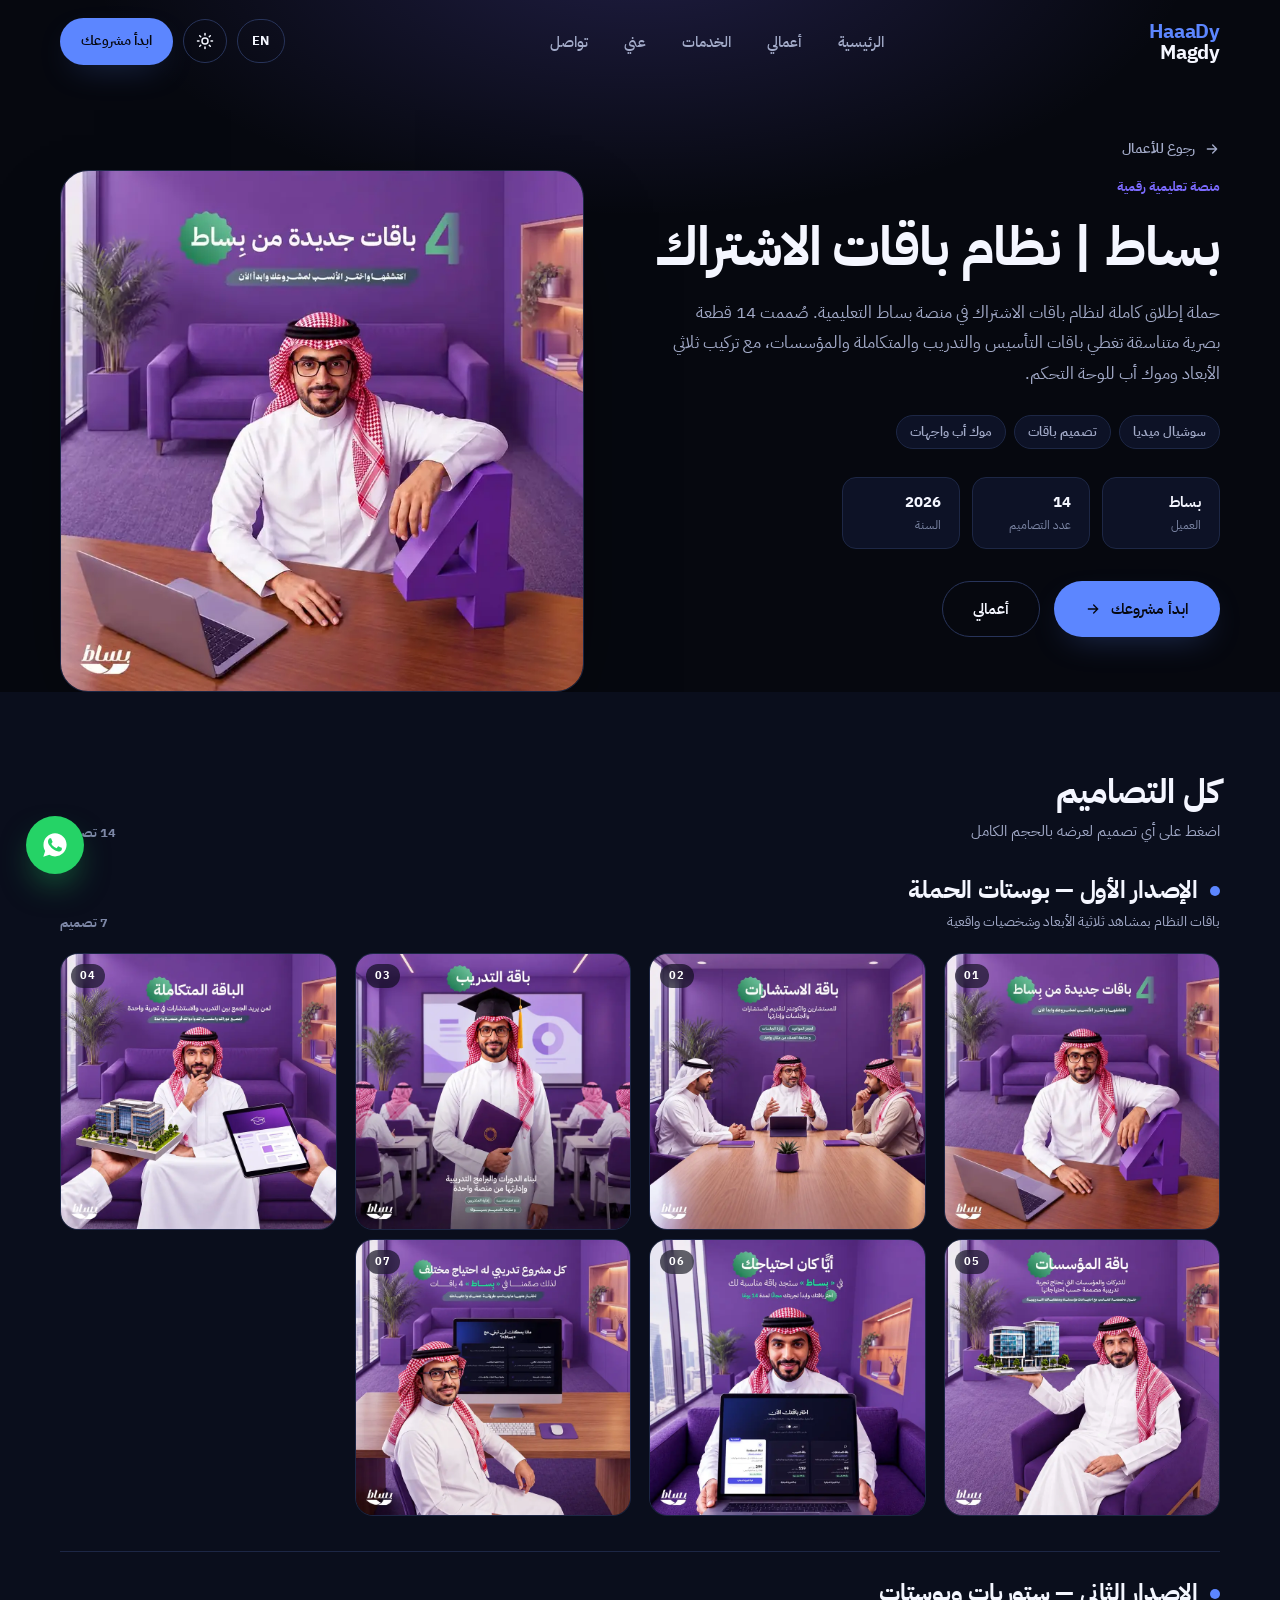
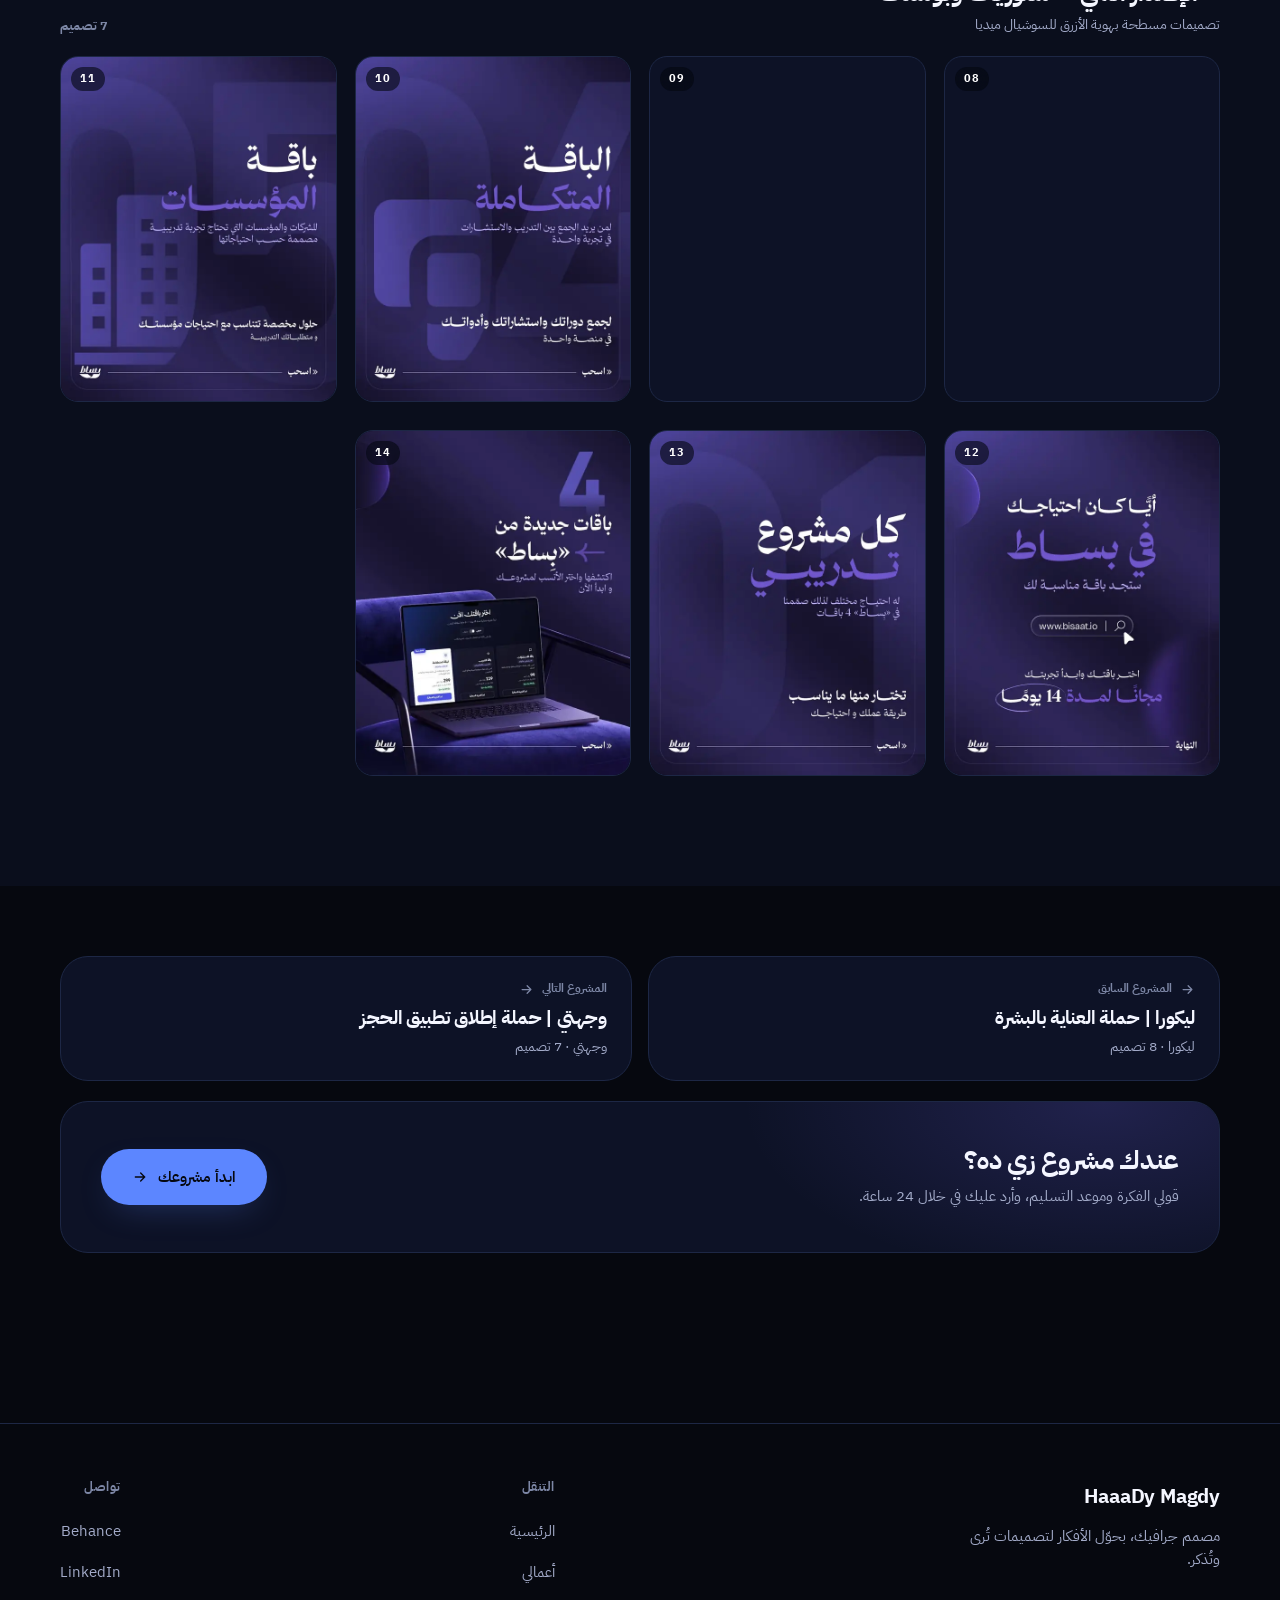
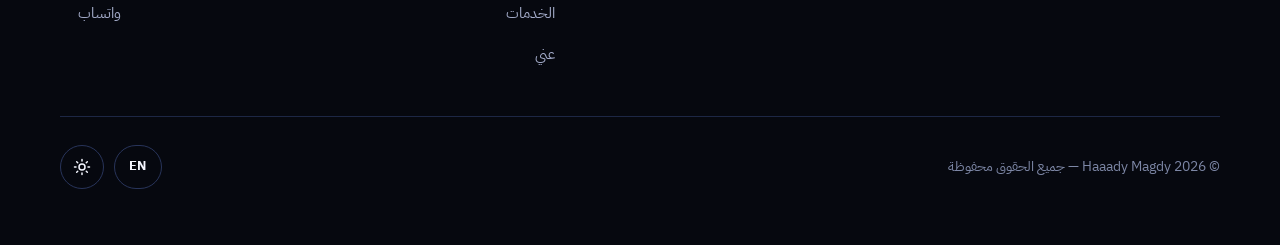
==== commit 33f0ce98: "Rename projects and split Besat into two versions - Lixora: Arabic name corrected to ليكورا - Caspia" ====
--- a/projects/besat.html
+++ b/projects/besat.html
@@ -262,7 +262,8 @@
         </div>
         <span class="proj-count">14 <span data-i18n="proj_designs">تصميم</span></span>
       </div>
-      <div class="pp-gallery" id="ppGallery">
+<div class="pp-version-head reveal" data-vgi="0"><div><h3 data-vg="title">الإصدار الأول — بوستات الحملة</h3><p data-vg="sub">باقات النظام بمشاهد ثلاثية الأبعاد وشخصيات واقعية</p></div><span class="proj-count">7 <span data-i18n="proj_designs">تصميم</span></span></div>
+<div class="pp-gallery">
 <button type="button" class="pp-tile reveal" data-src="../images/projects/besat/01-launch-4-packages.webp" data-alt="إعلان إطلاق 4 باقات جديدة لمنصة بساط"><span class="pp-tile-num">01</span><img src="../images/projects/besat/01-launch-4-packages-m.webp" srcset="../images/projects/besat/01-launch-4-packages-m.webp 760w, ../images/projects/besat/01-launch-4-packages.webp 1280w" sizes="(max-width:359px) 100vw, (max-width:699px) 50vw, (max-width:1099px) 34vw, 25vw" alt="إعلان إطلاق 4 باقات جديدة لمنصة بساط" loading="lazy" decoding="async" width="760" height="760"><span class="pp-tile-cap">إعلان إطلاق 4 باقات جديدة لمنصة بساط</span></button>
 <button type="button" class="pp-tile reveal" data-src="../images/projects/besat/02-foundation-package.webp" data-alt="باقة التأسيس لمنصة بساط"><span class="pp-tile-num">02</span><img src="../images/projects/besat/02-foundation-package-m.webp" srcset="../images/projects/besat/02-foundation-package-m.webp 760w, ../images/projects/besat/02-foundation-package.webp 1400w" sizes="(max-width:359px) 100vw, (max-width:699px) 50vw, (max-width:1099px) 34vw, 25vw" alt="باقة التأسيس لمنصة بساط" loading="lazy" decoding="async" width="760" height="760"><span class="pp-tile-cap">باقة التأسيس لمنصة بساط</span></button>
 <button type="button" class="pp-tile reveal" data-src="../images/projects/besat/03-training-package.webp" data-alt="باقة التدريب لمنصة بساط"><span class="pp-tile-num">03</span><img src="../images/projects/besat/03-training-package-m.webp" srcset="../images/projects/besat/03-training-package-m.webp 760w, ../images/projects/besat/03-training-package.webp 1400w" sizes="(max-width:359px) 100vw, (max-width:699px) 50vw, (max-width:1099px) 34vw, 25vw" alt="باقة التدريب لمنصة بساط" loading="lazy" decoding="async" width="760" height="760"><span class="pp-tile-cap">باقة التدريب لمنصة بساط</span></button>
@@ -270,6 +271,9 @@
 <button type="button" class="pp-tile reveal" data-src="../images/projects/besat/05-institutions-package.webp" data-alt="باقة المؤسسات لمنصة بساط"><span class="pp-tile-num">05</span><img src="../images/projects/besat/05-institutions-package-m.webp" srcset="../images/projects/besat/05-institutions-package-m.webp 760w, ../images/projects/besat/05-institutions-package.webp 1400w" sizes="(max-width:359px) 100vw, (max-width:699px) 50vw, (max-width:1099px) 34vw, 25vw" alt="باقة المؤسسات لمنصة بساط" loading="lazy" decoding="async" width="760" height="760"><span class="pp-tile-cap">باقة المؤسسات لمنصة بساط</span></button>
 <button type="button" class="pp-tile reveal" data-src="../images/projects/besat/06-needs-laptop.webp" data-alt="تصميم باقة على شاشة لابتوب"><span class="pp-tile-num">06</span><img src="../images/projects/besat/06-needs-laptop-m.webp" srcset="../images/projects/besat/06-needs-laptop-m.webp 760w, ../images/projects/besat/06-needs-laptop.webp 1400w" sizes="(max-width:359px) 100vw, (max-width:699px) 50vw, (max-width:1099px) 34vw, 25vw" alt="تصميم باقة على شاشة لابتوب" loading="lazy" decoding="async" width="760" height="760"><span class="pp-tile-cap">تصميم باقة على شاشة لابتوب</span></button>
 <button type="button" class="pp-tile reveal" data-src="../images/projects/besat/07-training-dashboard.webp" data-alt="باقة كل مشروع تدريبي مع لوحة التحكم"><span class="pp-tile-num">07</span><img src="../images/projects/besat/07-training-dashboard-m.webp" srcset="../images/projects/besat/07-training-dashboard-m.webp 760w, ../images/projects/besat/07-training-dashboard.webp 1400w" sizes="(max-width:359px) 100vw, (max-width:699px) 50vw, (max-width:1099px) 34vw, 25vw" alt="باقة كل مشروع تدريبي مع لوحة التحكم" loading="lazy" decoding="async" width="760" height="760"><span class="pp-tile-cap">باقة كل مشروع تدريبي مع لوحة التحكم</span></button>
+</div>
+<div class="pp-version-head reveal" data-vgi="1"><div><h3 data-vg="title">الإصدار الثاني — ستوريات وبوستات</h3><p data-vg="sub">تصميمات مسطحة بهوية الأزرق للسوشيال ميديا</p></div><span class="proj-count">7 <span data-i18n="proj_designs">تصميم</span></span></div>
+<div class="pp-gallery">
 <button type="button" class="pp-tile reveal" data-src="../images/projects/besat/08-subscriptions-package.webp" data-alt="باقة الاشتراكات لمنصة بساط"><span class="pp-tile-num">08</span><img src="../images/projects/besat/08-subscriptions-package-m.webp" srcset="../images/projects/besat/08-subscriptions-package-m.webp 608w, ../images/projects/besat/08-subscriptions-package.webp 1120w" sizes="(max-width:359px) 100vw, (max-width:699px) 50vw, (max-width:1099px) 34vw, 25vw" alt="باقة الاشتراكات لمنصة بساط" loading="lazy" decoding="async" width="608" height="760"><span class="pp-tile-cap">باقة الاشتراكات لمنصة بساط</span></button>
 <button type="button" class="pp-tile reveal" data-src="../images/projects/besat/09-training-package-story.webp" data-alt="باقة التدريب ضمن سلسلة الإعلانات"><span class="pp-tile-num">09</span><img src="../images/projects/besat/09-training-package-story-m.webp" srcset="../images/projects/besat/09-training-package-story-m.webp 608w, ../images/projects/besat/09-training-package-story.webp 1120w" sizes="(max-width:359px) 100vw, (max-width:699px) 50vw, (max-width:1099px) 34vw, 25vw" alt="باقة التدريب ضمن سلسلة الإعلانات" loading="lazy" decoding="async" width="608" height="760"><span class="pp-tile-cap">باقة التدريب ضمن سلسلة الإعلانات</span></button>
 <button type="button" class="pp-tile reveal" data-src="../images/projects/besat/10-integrated-package-story.webp" data-alt="الباقة المتكاملة ضمن سلسلة الإعلانات"><span class="pp-tile-num">10</span><img src="../images/projects/besat/10-integrated-package-story-m.webp" srcset="../images/projects/besat/10-integrated-package-story-m.webp 608w, ../images/projects/besat/10-integrated-package-story.webp 1120w" sizes="(max-width:359px) 100vw, (max-width:699px) 50vw, (max-width:1099px) 34vw, 25vw" alt="الباقة المتكاملة ضمن سلسلة الإعلانات" loading="lazy" decoding="async" width="608" height="760"><span class="pp-tile-cap">الباقة المتكاملة ضمن سلسلة الإعلانات</span></button>
@@ -277,7 +281,7 @@
 <button type="button" class="pp-tile reveal" data-src="../images/projects/besat/12-whatever-you-need.webp" data-alt="تصميم أيا كان احتياجك في بسط"><span class="pp-tile-num">12</span><img src="../images/projects/besat/12-whatever-you-need-m.webp" srcset="../images/projects/besat/12-whatever-you-need-m.webp 608w, ../images/projects/besat/12-whatever-you-need.webp 1120w" sizes="(max-width:359px) 100vw, (max-width:699px) 50vw, (max-width:1099px) 34vw, 25vw" alt="تصميم أيا كان احتياجك في بسط" loading="lazy" decoding="async" width="608" height="760"><span class="pp-tile-cap">تصميم أيا كان احتياجك في بسط</span></button>
 <button type="button" class="pp-tile reveal" data-src="../images/projects/besat/13-every-training-project.webp" data-alt="تصميم كل مشروع تدريبي له باقة"><span class="pp-tile-num">13</span><img src="../images/projects/besat/13-every-training-project-m.webp" srcset="../images/projects/besat/13-every-training-project-m.webp 608w, ../images/projects/besat/13-every-training-project.webp 1120w" sizes="(max-width:359px) 100vw, (max-width:699px) 50vw, (max-width:1099px) 34vw, 25vw" alt="تصميم كل مشروع تدريبي له باقة" loading="lazy" decoding="async" width="608" height="760"><span class="pp-tile-cap">تصميم كل مشروع تدريبي له باقة</span></button>
 <button type="button" class="pp-tile reveal" data-src="../images/projects/besat/14-dashboard-ui.webp" data-alt="واجهة اختيار الباقة داخل منصة بساط"><span class="pp-tile-num">14</span><img src="../images/projects/besat/14-dashboard-ui-m.webp" srcset="../images/projects/besat/14-dashboard-ui-m.webp 608w, ../images/projects/besat/14-dashboard-ui.webp 1024w" sizes="(max-width:359px) 100vw, (max-width:699px) 50vw, (max-width:1099px) 34vw, 25vw" alt="واجهة اختيار الباقة داخل منصة بساط" loading="lazy" decoding="async" width="608" height="760"><span class="pp-tile-cap">واجهة اختيار الباقة داخل منصة بساط</span></button>
-      </div>
+</div>
     </div>
   </section>
 
@@ -289,8 +293,8 @@
             <svg xmlns="http://www.w3.org/2000/svg" viewBox="0 0 24 24" fill="none" stroke="currentColor" stroke-width="2" stroke-linecap="round" stroke-linejoin="round"><path d="M19 12H5M11 18l-6-6 6-6"/></svg>
             <span data-i18n="pp_prev">المشروع السابق</span>
           </span>
-          <h3 class="pp-nav-card-title">لوكورا | حملة العناية بالبشرة</h3>
-          <p class="pp-nav-card-meta">لوكورا · 8 تصميم</p>
+          <h3 class="pp-nav-card-title">ليكورا | حملة العناية بالبشرة</h3>
+          <p class="pp-nav-card-meta">ليكورا · 8 تصميم</p>
         </a>
         <a class="pp-nav-card pp-nav-next" href="wejhati.html">
           <span class="pp-nav-label">
--- a/assets/css/style.css
+++ b/assets/css/style.css
@@ -285,28 +285,43 @@
 .services-section{padding-block:100px;}
 .services-list{border-top:1px solid var(--border);}
 .service-row{
-  display:grid;grid-template-columns:60px 1fr;gap:20px;
-  padding-block:34px;border-bottom:1px solid var(--border);
-  align-items:start;transition:background .3s;
-}
-@media (min-width:760px){ .service-row{grid-template-columns:70px 1fr 1.2fr auto;align-items:center;gap:30px;} }
+  display:grid;
+  /* mobile: number | icon+title | arrow  /  description on its own line */
+  grid-template-columns:auto 1fr auto;
+  grid-template-areas:
+    "num  main  arrow"
+    "desc desc desc";
+  gap:14px 16px;
+  padding-block:28px;border-bottom:1px solid var(--border);
+  align-items:center;transition:background .3s;
+}
+@media (min-width:760px){
+  .service-row{
+    grid-template-columns:70px 1fr 1.2fr auto;
+    grid-template-areas:"num main desc arrow";
+    align-items:center;gap:30px;
+  }
+}
 .service-row:hover{background:var(--bg-alt);}
-.service-num{font-size:15px;color:var(--text-soft);font-weight:600;}
-.service-main{display:flex;align-items:center;gap:16px;}
+.service-num{grid-area:num;font-size:15px;color:var(--text-soft);font-weight:600;}
+.service-main{grid-area:main;display:flex;align-items:center;gap:16px;}
+.service-desc{grid-area:desc;color:var(--text-muted);font-size:15px;max-width:520px;line-height:1.7;}
 .service-icon{width:44px;height:44px;border-radius:12px;flex:none;background:var(--blue-tint);color:var(--accent);display:flex;align-items:center;justify-content:center;}
 .service-icon svg{width:22px;height:22px;}
 .service-main h3{font-size:21px;}
-.service-desc{color:var(--text-muted);font-size:15px;max-width:420px;}
 .service-arrow{
+  grid-area:arrow;
   width:44px;height:44px;border-radius:100px;border:1px solid var(--border-strong);
   display:flex;align-items:center;justify-content:center;
-  transition:transform .35s var(--ease),background .3s,border-color .3s,color .3s;
+  transition:background .3s,border-color .3s,color .3s;
   color:var(--text);flex:none;
 }
 .service-row:hover .service-arrow{background:var(--accent);border-color:var(--accent);color:var(--accent-ink);}
-html[dir="rtl"] .service-row:hover .service-arrow{transform:rotate(-135deg);}
-html[dir="ltr"] .service-row:hover .service-arrow{transform:rotate(45deg);}
-.service-arrow svg{width:16px;height:16px;}
+.service-arrow svg{width:16px;height:16px;transition:transform .35s var(--ease);}
+/* the arrow points the way the reading direction goes */
+html[dir="rtl"] .service-arrow svg{transform:scaleX(-1);}
+.service-row:hover .service-arrow svg{transform:rotate(45deg);}
+html[dir="rtl"] .service-row:hover .service-arrow svg{transform:scaleX(-1) rotate(-45deg);}
 
 /* --- about --- */
 .about-section{padding-block:110px;overflow:hidden;}
@@ -591,6 +606,21 @@
 .pp-gallery-head{display:flex;flex-wrap:wrap;align-items:flex-end;justify-content:space-between;gap:18px;margin-bottom:34px;}
 .pp-gallery-head h2{font-size:clamp(24px,3vw,34px);}
 .pp-gallery-head p{color:var(--text-muted);font-size:15px;margin-top:8px;}
+/* version section headings (projects split into V1 / V2) */
+.pp-version-head{
+  display:flex;flex-wrap:wrap;align-items:flex-end;justify-content:space-between;gap:12px;
+  margin:44px 0 20px;padding-top:28px;border-top:1px solid var(--border);
+}
+.pp-gallery-head + .pp-version-head{margin-top:0;padding-top:0;border-top:0;}
+.pp-version-head h3{
+  font-size:clamp(18px,2.2vw,24px);
+  display:flex;align-items:center;gap:12px;
+}
+.pp-version-head h3::before{
+  content:"";width:10px;height:10px;border-radius:100px;flex:none;
+  background:var(--p-accent,var(--accent));
+}
+.pp-version-head p{color:var(--text-muted);font-size:14px;margin-top:6px;}
 
 .pp-gallery{
   display:grid;
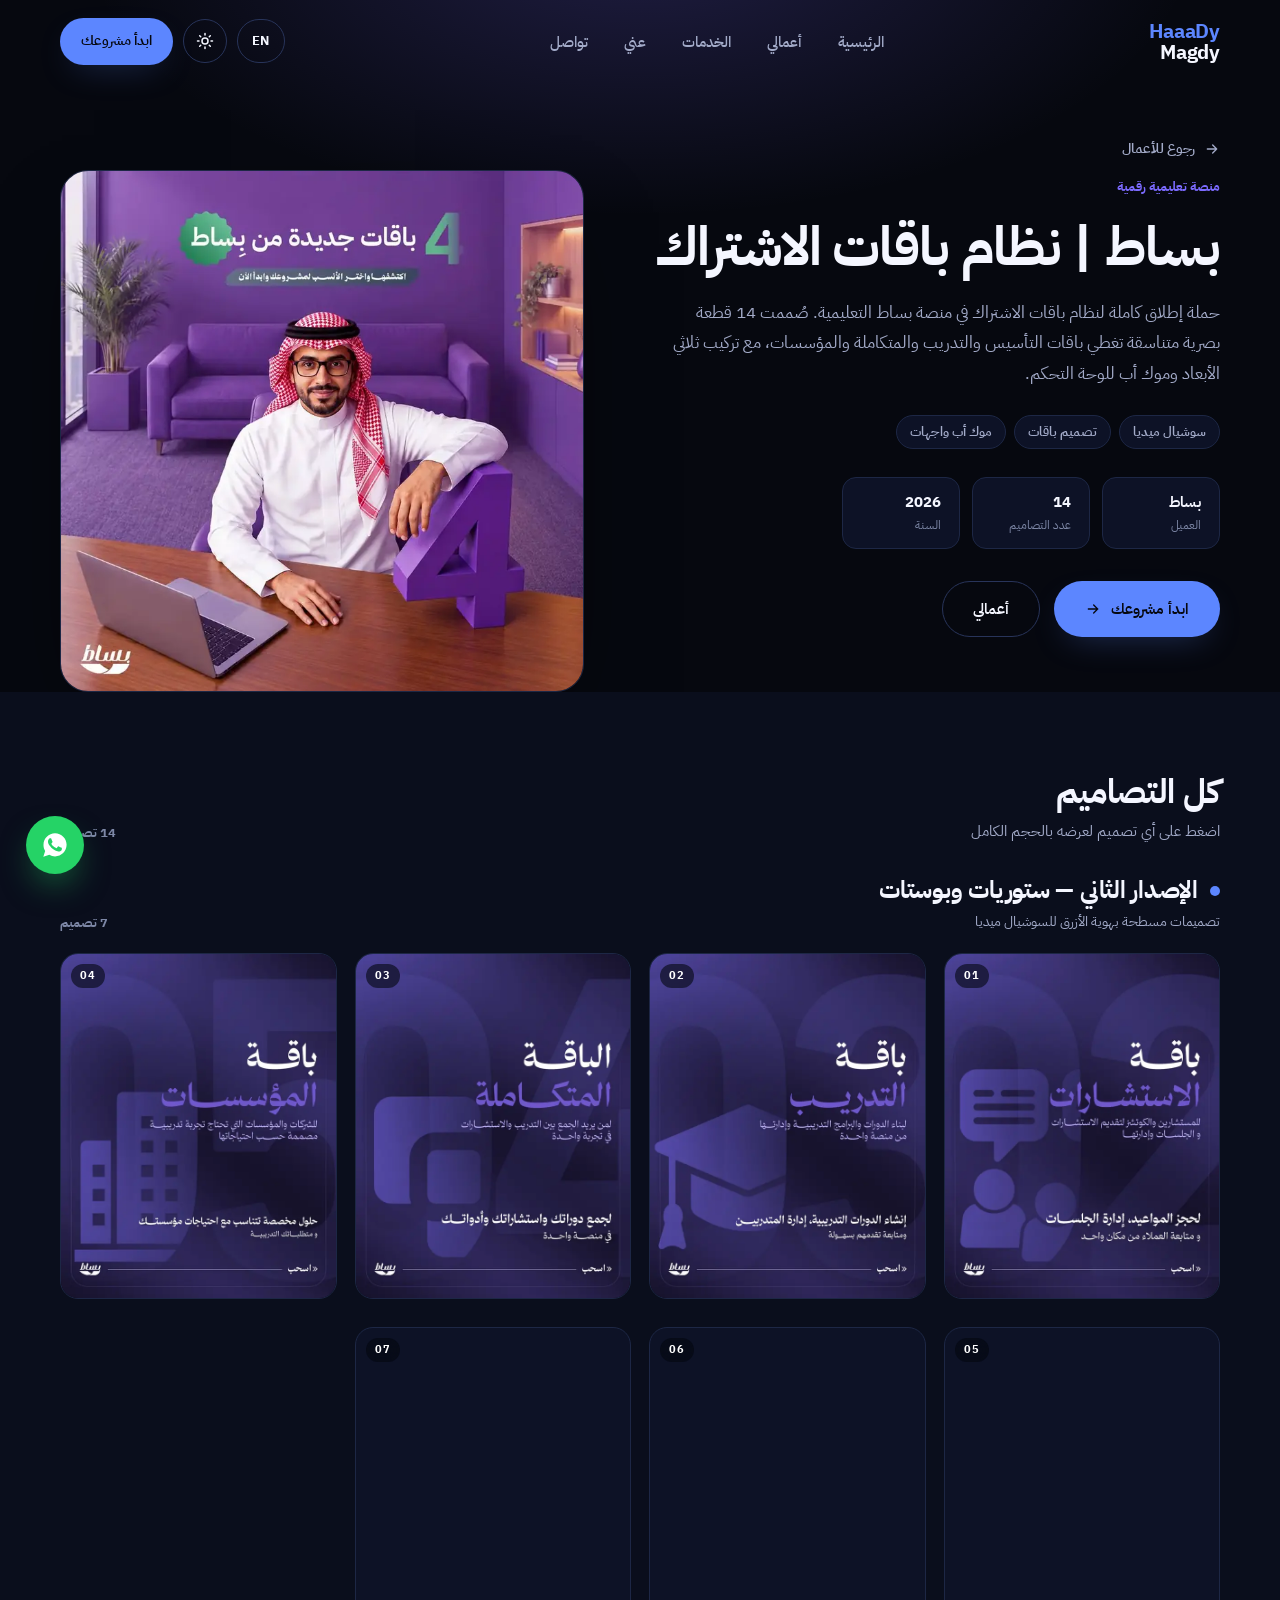
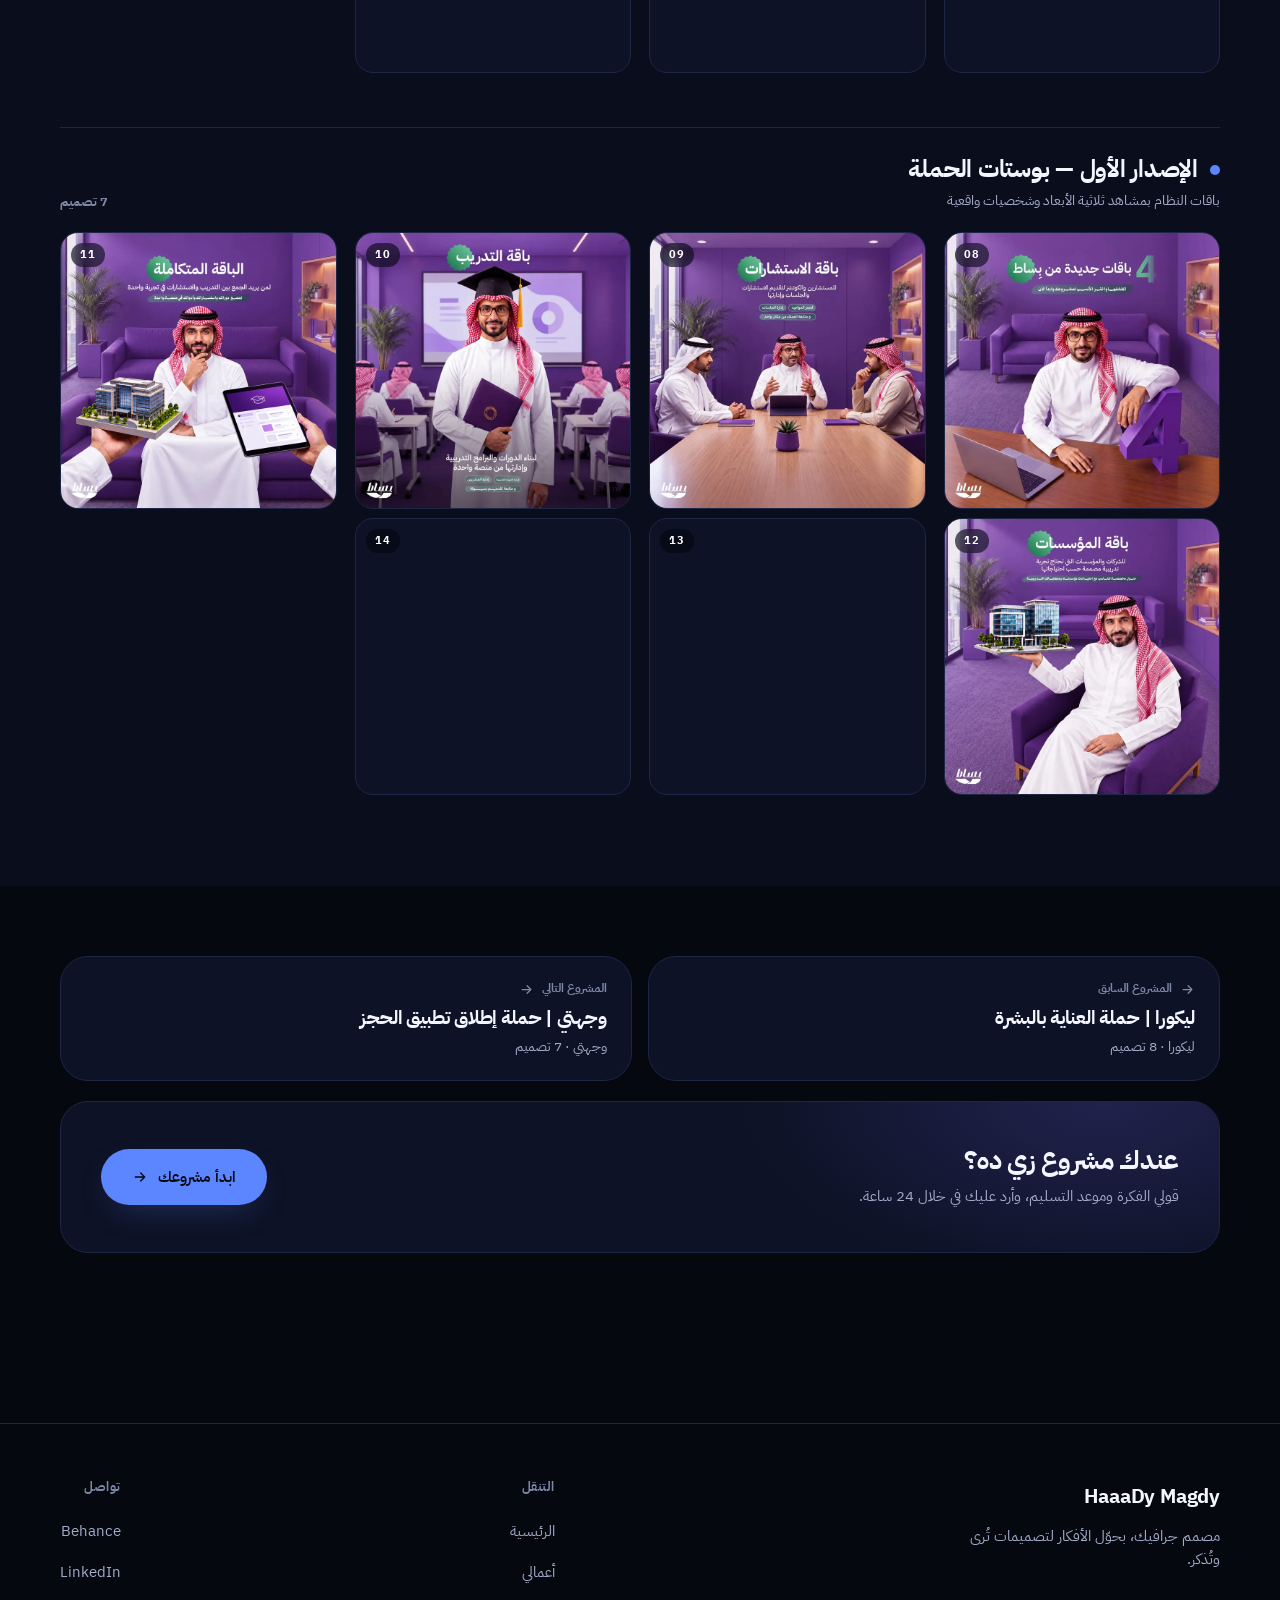
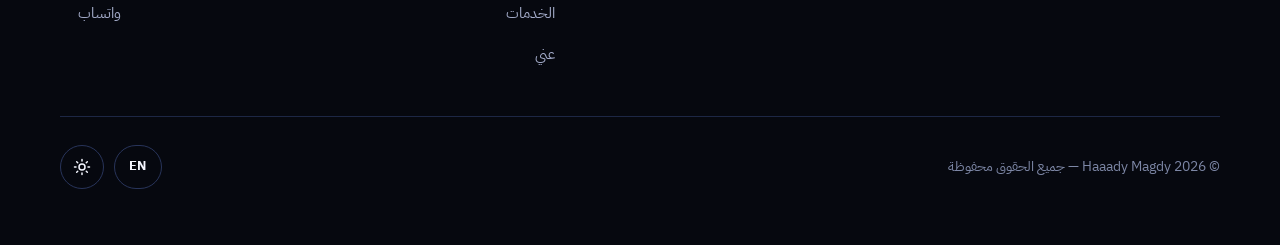
==== commit 99234215: "Theme-aware hero, higher hero quality, Besat V2 teaser on the home card - New dark hero (images/hero" ====
--- a/projects/besat.html
+++ b/projects/besat.html
@@ -262,25 +262,25 @@
         </div>
         <span class="proj-count">14 <span data-i18n="proj_designs">تصميم</span></span>
       </div>
+<div class="pp-version-head reveal" data-vgi="1"><div><h3 data-vg="title">الإصدار الثاني — ستوريات وبوستات</h3><p data-vg="sub">تصميمات مسطحة بهوية الأزرق للسوشيال ميديا</p></div><span class="proj-count">7 <span data-i18n="proj_designs">تصميم</span></span></div>
+<div class="pp-gallery">
+<button type="button" class="pp-tile reveal" data-src="../images/projects/besat/08-subscriptions-package.webp" data-alt="باقة الاشتراكات لمنصة بساط" data-img="7"><span class="pp-tile-num">01</span><img src="../images/projects/besat/08-subscriptions-package-m.webp" srcset="../images/projects/besat/08-subscriptions-package-m.webp 608w, ../images/projects/besat/08-subscriptions-package.webp 1120w" sizes="(max-width:359px) 100vw, (max-width:699px) 50vw, (max-width:1099px) 34vw, 25vw" alt="باقة الاشتراكات لمنصة بساط" loading="lazy" decoding="async" width="608" height="760"><span class="pp-tile-cap">باقة الاشتراكات لمنصة بساط</span></button>
+<button type="button" class="pp-tile reveal" data-src="../images/projects/besat/09-training-package-story.webp" data-alt="باقة التدريب ضمن سلسلة الإعلانات" data-img="8"><span class="pp-tile-num">02</span><img src="../images/projects/besat/09-training-package-story-m.webp" srcset="../images/projects/besat/09-training-package-story-m.webp 608w, ../images/projects/besat/09-training-package-story.webp 1120w" sizes="(max-width:359px) 100vw, (max-width:699px) 50vw, (max-width:1099px) 34vw, 25vw" alt="باقة التدريب ضمن سلسلة الإعلانات" loading="lazy" decoding="async" width="608" height="760"><span class="pp-tile-cap">باقة التدريب ضمن سلسلة الإعلانات</span></button>
+<button type="button" class="pp-tile reveal" data-src="../images/projects/besat/10-integrated-package-story.webp" data-alt="الباقة المتكاملة ضمن سلسلة الإعلانات" data-img="9"><span class="pp-tile-num">03</span><img src="../images/projects/besat/10-integrated-package-story-m.webp" srcset="../images/projects/besat/10-integrated-package-story-m.webp 608w, ../images/projects/besat/10-integrated-package-story.webp 1120w" sizes="(max-width:359px) 100vw, (max-width:699px) 50vw, (max-width:1099px) 34vw, 25vw" alt="الباقة المتكاملة ضمن سلسلة الإعلانات" loading="lazy" decoding="async" width="608" height="760"><span class="pp-tile-cap">الباقة المتكاملة ضمن سلسلة الإعلانات</span></button>
+<button type="button" class="pp-tile reveal" data-src="../images/projects/besat/11-institutions-package-story.webp" data-alt="باقة المؤسسات ضمن سلسلة الإعلانات" data-img="10"><span class="pp-tile-num">04</span><img src="../images/projects/besat/11-institutions-package-story-m.webp" srcset="../images/projects/besat/11-institutions-package-story-m.webp 608w, ../images/projects/besat/11-institutions-package-story.webp 1120w" sizes="(max-width:359px) 100vw, (max-width:699px) 50vw, (max-width:1099px) 34vw, 25vw" alt="باقة المؤسسات ضمن سلسلة الإعلانات" loading="lazy" decoding="async" width="608" height="760"><span class="pp-tile-cap">باقة المؤسسات ضمن سلسلة الإعلانات</span></button>
+<button type="button" class="pp-tile reveal" data-src="../images/projects/besat/12-whatever-you-need.webp" data-alt="تصميم أيا كان احتياجك في بسط" data-img="11"><span class="pp-tile-num">05</span><img src="../images/projects/besat/12-whatever-you-need-m.webp" srcset="../images/projects/besat/12-whatever-you-need-m.webp 608w, ../images/projects/besat/12-whatever-you-need.webp 1120w" sizes="(max-width:359px) 100vw, (max-width:699px) 50vw, (max-width:1099px) 34vw, 25vw" alt="تصميم أيا كان احتياجك في بسط" loading="lazy" decoding="async" width="608" height="760"><span class="pp-tile-cap">تصميم أيا كان احتياجك في بسط</span></button>
+<button type="button" class="pp-tile reveal" data-src="../images/projects/besat/13-every-training-project.webp" data-alt="تصميم كل مشروع تدريبي له باقة" data-img="12"><span class="pp-tile-num">06</span><img src="../images/projects/besat/13-every-training-project-m.webp" srcset="../images/projects/besat/13-every-training-project-m.webp 608w, ../images/projects/besat/13-every-training-project.webp 1120w" sizes="(max-width:359px) 100vw, (max-width:699px) 50vw, (max-width:1099px) 34vw, 25vw" alt="تصميم كل مشروع تدريبي له باقة" loading="lazy" decoding="async" width="608" height="760"><span class="pp-tile-cap">تصميم كل مشروع تدريبي له باقة</span></button>
+<button type="button" class="pp-tile reveal" data-src="../images/projects/besat/14-dashboard-ui.webp" data-alt="واجهة اختيار الباقة داخل منصة بساط" data-img="13"><span class="pp-tile-num">07</span><img src="../images/projects/besat/14-dashboard-ui-m.webp" srcset="../images/projects/besat/14-dashboard-ui-m.webp 608w, ../images/projects/besat/14-dashboard-ui.webp 1024w" sizes="(max-width:359px) 100vw, (max-width:699px) 50vw, (max-width:1099px) 34vw, 25vw" alt="واجهة اختيار الباقة داخل منصة بساط" loading="lazy" decoding="async" width="608" height="760"><span class="pp-tile-cap">واجهة اختيار الباقة داخل منصة بساط</span></button>
+</div>
 <div class="pp-version-head reveal" data-vgi="0"><div><h3 data-vg="title">الإصدار الأول — بوستات الحملة</h3><p data-vg="sub">باقات النظام بمشاهد ثلاثية الأبعاد وشخصيات واقعية</p></div><span class="proj-count">7 <span data-i18n="proj_designs">تصميم</span></span></div>
 <div class="pp-gallery">
-<button type="button" class="pp-tile reveal" data-src="../images/projects/besat/01-launch-4-packages.webp" data-alt="إعلان إطلاق 4 باقات جديدة لمنصة بساط"><span class="pp-tile-num">01</span><img src="../images/projects/besat/01-launch-4-packages-m.webp" srcset="../images/projects/besat/01-launch-4-packages-m.webp 760w, ../images/projects/besat/01-launch-4-packages.webp 1280w" sizes="(max-width:359px) 100vw, (max-width:699px) 50vw, (max-width:1099px) 34vw, 25vw" alt="إعلان إطلاق 4 باقات جديدة لمنصة بساط" loading="lazy" decoding="async" width="760" height="760"><span class="pp-tile-cap">إعلان إطلاق 4 باقات جديدة لمنصة بساط</span></button>
-<button type="button" class="pp-tile reveal" data-src="../images/projects/besat/02-foundation-package.webp" data-alt="باقة التأسيس لمنصة بساط"><span class="pp-tile-num">02</span><img src="../images/projects/besat/02-foundation-package-m.webp" srcset="../images/projects/besat/02-foundation-package-m.webp 760w, ../images/projects/besat/02-foundation-package.webp 1400w" sizes="(max-width:359px) 100vw, (max-width:699px) 50vw, (max-width:1099px) 34vw, 25vw" alt="باقة التأسيس لمنصة بساط" loading="lazy" decoding="async" width="760" height="760"><span class="pp-tile-cap">باقة التأسيس لمنصة بساط</span></button>
-<button type="button" class="pp-tile reveal" data-src="../images/projects/besat/03-training-package.webp" data-alt="باقة التدريب لمنصة بساط"><span class="pp-tile-num">03</span><img src="../images/projects/besat/03-training-package-m.webp" srcset="../images/projects/besat/03-training-package-m.webp 760w, ../images/projects/besat/03-training-package.webp 1400w" sizes="(max-width:359px) 100vw, (max-width:699px) 50vw, (max-width:1099px) 34vw, 25vw" alt="باقة التدريب لمنصة بساط" loading="lazy" decoding="async" width="760" height="760"><span class="pp-tile-cap">باقة التدريب لمنصة بساط</span></button>
-<button type="button" class="pp-tile reveal" data-src="../images/projects/besat/04-integrated-package.webp" data-alt="الباقة المتكاملة لمنصة بساط"><span class="pp-tile-num">04</span><img src="../images/projects/besat/04-integrated-package-m.webp" srcset="../images/projects/besat/04-integrated-package-m.webp 760w, ../images/projects/besat/04-integrated-package.webp 1400w" sizes="(max-width:359px) 100vw, (max-width:699px) 50vw, (max-width:1099px) 34vw, 25vw" alt="الباقة المتكاملة لمنصة بساط" loading="lazy" decoding="async" width="760" height="760"><span class="pp-tile-cap">الباقة المتكاملة لمنصة بساط</span></button>
-<button type="button" class="pp-tile reveal" data-src="../images/projects/besat/05-institutions-package.webp" data-alt="باقة المؤسسات لمنصة بساط"><span class="pp-tile-num">05</span><img src="../images/projects/besat/05-institutions-package-m.webp" srcset="../images/projects/besat/05-institutions-package-m.webp 760w, ../images/projects/besat/05-institutions-package.webp 1400w" sizes="(max-width:359px) 100vw, (max-width:699px) 50vw, (max-width:1099px) 34vw, 25vw" alt="باقة المؤسسات لمنصة بساط" loading="lazy" decoding="async" width="760" height="760"><span class="pp-tile-cap">باقة المؤسسات لمنصة بساط</span></button>
-<button type="button" class="pp-tile reveal" data-src="../images/projects/besat/06-needs-laptop.webp" data-alt="تصميم باقة على شاشة لابتوب"><span class="pp-tile-num">06</span><img src="../images/projects/besat/06-needs-laptop-m.webp" srcset="../images/projects/besat/06-needs-laptop-m.webp 760w, ../images/projects/besat/06-needs-laptop.webp 1400w" sizes="(max-width:359px) 100vw, (max-width:699px) 50vw, (max-width:1099px) 34vw, 25vw" alt="تصميم باقة على شاشة لابتوب" loading="lazy" decoding="async" width="760" height="760"><span class="pp-tile-cap">تصميم باقة على شاشة لابتوب</span></button>
-<button type="button" class="pp-tile reveal" data-src="../images/projects/besat/07-training-dashboard.webp" data-alt="باقة كل مشروع تدريبي مع لوحة التحكم"><span class="pp-tile-num">07</span><img src="../images/projects/besat/07-training-dashboard-m.webp" srcset="../images/projects/besat/07-training-dashboard-m.webp 760w, ../images/projects/besat/07-training-dashboard.webp 1400w" sizes="(max-width:359px) 100vw, (max-width:699px) 50vw, (max-width:1099px) 34vw, 25vw" alt="باقة كل مشروع تدريبي مع لوحة التحكم" loading="lazy" decoding="async" width="760" height="760"><span class="pp-tile-cap">باقة كل مشروع تدريبي مع لوحة التحكم</span></button>
-</div>
-<div class="pp-version-head reveal" data-vgi="1"><div><h3 data-vg="title">الإصدار الثاني — ستوريات وبوستات</h3><p data-vg="sub">تصميمات مسطحة بهوية الأزرق للسوشيال ميديا</p></div><span class="proj-count">7 <span data-i18n="proj_designs">تصميم</span></span></div>
-<div class="pp-gallery">
-<button type="button" class="pp-tile reveal" data-src="../images/projects/besat/08-subscriptions-package.webp" data-alt="باقة الاشتراكات لمنصة بساط"><span class="pp-tile-num">08</span><img src="../images/projects/besat/08-subscriptions-package-m.webp" srcset="../images/projects/besat/08-subscriptions-package-m.webp 608w, ../images/projects/besat/08-subscriptions-package.webp 1120w" sizes="(max-width:359px) 100vw, (max-width:699px) 50vw, (max-width:1099px) 34vw, 25vw" alt="باقة الاشتراكات لمنصة بساط" loading="lazy" decoding="async" width="608" height="760"><span class="pp-tile-cap">باقة الاشتراكات لمنصة بساط</span></button>
-<button type="button" class="pp-tile reveal" data-src="../images/projects/besat/09-training-package-story.webp" data-alt="باقة التدريب ضمن سلسلة الإعلانات"><span class="pp-tile-num">09</span><img src="../images/projects/besat/09-training-package-story-m.webp" srcset="../images/projects/besat/09-training-package-story-m.webp 608w, ../images/projects/besat/09-training-package-story.webp 1120w" sizes="(max-width:359px) 100vw, (max-width:699px) 50vw, (max-width:1099px) 34vw, 25vw" alt="باقة التدريب ضمن سلسلة الإعلانات" loading="lazy" decoding="async" width="608" height="760"><span class="pp-tile-cap">باقة التدريب ضمن سلسلة الإعلانات</span></button>
-<button type="button" class="pp-tile reveal" data-src="../images/projects/besat/10-integrated-package-story.webp" data-alt="الباقة المتكاملة ضمن سلسلة الإعلانات"><span class="pp-tile-num">10</span><img src="../images/projects/besat/10-integrated-package-story-m.webp" srcset="../images/projects/besat/10-integrated-package-story-m.webp 608w, ../images/projects/besat/10-integrated-package-story.webp 1120w" sizes="(max-width:359px) 100vw, (max-width:699px) 50vw, (max-width:1099px) 34vw, 25vw" alt="الباقة المتكاملة ضمن سلسلة الإعلانات" loading="lazy" decoding="async" width="608" height="760"><span class="pp-tile-cap">الباقة المتكاملة ضمن سلسلة الإعلانات</span></button>
-<button type="button" class="pp-tile reveal" data-src="../images/projects/besat/11-institutions-package-story.webp" data-alt="باقة المؤسسات ضمن سلسلة الإعلانات"><span class="pp-tile-num">11</span><img src="../images/projects/besat/11-institutions-package-story-m.webp" srcset="../images/projects/besat/11-institutions-package-story-m.webp 608w, ../images/projects/besat/11-institutions-package-story.webp 1120w" sizes="(max-width:359px) 100vw, (max-width:699px) 50vw, (max-width:1099px) 34vw, 25vw" alt="باقة المؤسسات ضمن سلسلة الإعلانات" loading="lazy" decoding="async" width="608" height="760"><span class="pp-tile-cap">باقة المؤسسات ضمن سلسلة الإعلانات</span></button>
-<button type="button" class="pp-tile reveal" data-src="../images/projects/besat/12-whatever-you-need.webp" data-alt="تصميم أيا كان احتياجك في بسط"><span class="pp-tile-num">12</span><img src="../images/projects/besat/12-whatever-you-need-m.webp" srcset="../images/projects/besat/12-whatever-you-need-m.webp 608w, ../images/projects/besat/12-whatever-you-need.webp 1120w" sizes="(max-width:359px) 100vw, (max-width:699px) 50vw, (max-width:1099px) 34vw, 25vw" alt="تصميم أيا كان احتياجك في بسط" loading="lazy" decoding="async" width="608" height="760"><span class="pp-tile-cap">تصميم أيا كان احتياجك في بسط</span></button>
-<button type="button" class="pp-tile reveal" data-src="../images/projects/besat/13-every-training-project.webp" data-alt="تصميم كل مشروع تدريبي له باقة"><span class="pp-tile-num">13</span><img src="../images/projects/besat/13-every-training-project-m.webp" srcset="../images/projects/besat/13-every-training-project-m.webp 608w, ../images/projects/besat/13-every-training-project.webp 1120w" sizes="(max-width:359px) 100vw, (max-width:699px) 50vw, (max-width:1099px) 34vw, 25vw" alt="تصميم كل مشروع تدريبي له باقة" loading="lazy" decoding="async" width="608" height="760"><span class="pp-tile-cap">تصميم كل مشروع تدريبي له باقة</span></button>
-<button type="button" class="pp-tile reveal" data-src="../images/projects/besat/14-dashboard-ui.webp" data-alt="واجهة اختيار الباقة داخل منصة بساط"><span class="pp-tile-num">14</span><img src="../images/projects/besat/14-dashboard-ui-m.webp" srcset="../images/projects/besat/14-dashboard-ui-m.webp 608w, ../images/projects/besat/14-dashboard-ui.webp 1024w" sizes="(max-width:359px) 100vw, (max-width:699px) 50vw, (max-width:1099px) 34vw, 25vw" alt="واجهة اختيار الباقة داخل منصة بساط" loading="lazy" decoding="async" width="608" height="760"><span class="pp-tile-cap">واجهة اختيار الباقة داخل منصة بساط</span></button>
+<button type="button" class="pp-tile reveal" data-src="../images/projects/besat/01-launch-4-packages.webp" data-alt="إعلان إطلاق 4 باقات جديدة لمنصة بساط" data-img="0"><span class="pp-tile-num">08</span><img src="../images/projects/besat/01-launch-4-packages-m.webp" srcset="../images/projects/besat/01-launch-4-packages-m.webp 760w, ../images/projects/besat/01-launch-4-packages.webp 1280w" sizes="(max-width:359px) 100vw, (max-width:699px) 50vw, (max-width:1099px) 34vw, 25vw" alt="إعلان إطلاق 4 باقات جديدة لمنصة بساط" loading="lazy" decoding="async" width="760" height="760"><span class="pp-tile-cap">إعلان إطلاق 4 باقات جديدة لمنصة بساط</span></button>
+<button type="button" class="pp-tile reveal" data-src="../images/projects/besat/02-foundation-package.webp" data-alt="باقة التأسيس لمنصة بساط" data-img="1"><span class="pp-tile-num">09</span><img src="../images/projects/besat/02-foundation-package-m.webp" srcset="../images/projects/besat/02-foundation-package-m.webp 760w, ../images/projects/besat/02-foundation-package.webp 1400w" sizes="(max-width:359px) 100vw, (max-width:699px) 50vw, (max-width:1099px) 34vw, 25vw" alt="باقة التأسيس لمنصة بساط" loading="lazy" decoding="async" width="760" height="760"><span class="pp-tile-cap">باقة التأسيس لمنصة بساط</span></button>
+<button type="button" class="pp-tile reveal" data-src="../images/projects/besat/03-training-package.webp" data-alt="باقة التدريب لمنصة بساط" data-img="2"><span class="pp-tile-num">10</span><img src="../images/projects/besat/03-training-package-m.webp" srcset="../images/projects/besat/03-training-package-m.webp 760w, ../images/projects/besat/03-training-package.webp 1400w" sizes="(max-width:359px) 100vw, (max-width:699px) 50vw, (max-width:1099px) 34vw, 25vw" alt="باقة التدريب لمنصة بساط" loading="lazy" decoding="async" width="760" height="760"><span class="pp-tile-cap">باقة التدريب لمنصة بساط</span></button>
+<button type="button" class="pp-tile reveal" data-src="../images/projects/besat/04-integrated-package.webp" data-alt="الباقة المتكاملة لمنصة بساط" data-img="3"><span class="pp-tile-num">11</span><img src="../images/projects/besat/04-integrated-package-m.webp" srcset="../images/projects/besat/04-integrated-package-m.webp 760w, ../images/projects/besat/04-integrated-package.webp 1400w" sizes="(max-width:359px) 100vw, (max-width:699px) 50vw, (max-width:1099px) 34vw, 25vw" alt="الباقة المتكاملة لمنصة بساط" loading="lazy" decoding="async" width="760" height="760"><span class="pp-tile-cap">الباقة المتكاملة لمنصة بساط</span></button>
+<button type="button" class="pp-tile reveal" data-src="../images/projects/besat/05-institutions-package.webp" data-alt="باقة المؤسسات لمنصة بساط" data-img="4"><span class="pp-tile-num">12</span><img src="../images/projects/besat/05-institutions-package-m.webp" srcset="../images/projects/besat/05-institutions-package-m.webp 760w, ../images/projects/besat/05-institutions-package.webp 1400w" sizes="(max-width:359px) 100vw, (max-width:699px) 50vw, (max-width:1099px) 34vw, 25vw" alt="باقة المؤسسات لمنصة بساط" loading="lazy" decoding="async" width="760" height="760"><span class="pp-tile-cap">باقة المؤسسات لمنصة بساط</span></button>
+<button type="button" class="pp-tile reveal" data-src="../images/projects/besat/06-needs-laptop.webp" data-alt="تصميم باقة على شاشة لابتوب" data-img="5"><span class="pp-tile-num">13</span><img src="../images/projects/besat/06-needs-laptop-m.webp" srcset="../images/projects/besat/06-needs-laptop-m.webp 760w, ../images/projects/besat/06-needs-laptop.webp 1400w" sizes="(max-width:359px) 100vw, (max-width:699px) 50vw, (max-width:1099px) 34vw, 25vw" alt="تصميم باقة على شاشة لابتوب" loading="lazy" decoding="async" width="760" height="760"><span class="pp-tile-cap">تصميم باقة على شاشة لابتوب</span></button>
+<button type="button" class="pp-tile reveal" data-src="../images/projects/besat/07-training-dashboard.webp" data-alt="باقة كل مشروع تدريبي مع لوحة التحكم" data-img="6"><span class="pp-tile-num">14</span><img src="../images/projects/besat/07-training-dashboard-m.webp" srcset="../images/projects/besat/07-training-dashboard-m.webp 760w, ../images/projects/besat/07-training-dashboard.webp 1400w" sizes="(max-width:359px) 100vw, (max-width:699px) 50vw, (max-width:1099px) 34vw, 25vw" alt="باقة كل مشروع تدريبي مع لوحة التحكم" loading="lazy" decoding="async" width="760" height="760"><span class="pp-tile-cap">باقة كل مشروع تدريبي مع لوحة التحكم</span></button>
 </div>
     </div>
   </section>
--- a/assets/css/style.css
+++ b/assets/css/style.css
@@ -500,6 +500,10 @@
 @media (min-width:680px) and (max-width:1059px){ .proj-card[data-featured="1"] .proj-media{aspect-ratio:16/9;} }
 .proj-media img{width:100%;height:100%;object-fit:cover;transition:transform .8s var(--ease);}
 .proj-card:hover .proj-media img{transform:scale(1.07);}
+/* dual-cover card (projects with two versions): both covers side by side */
+.proj-media-dual{display:grid;grid-template-columns:1fr 1fr;}
+.proj-media-dual img{width:100%;height:100%;object-fit:cover;}
+.proj-media-dual img:first-child{border-inline-end:1px solid rgba(255,255,255,.08);}
 
 .proj-badge{
   position:absolute;top:14px;inset-inline-start:14px;z-index:2;
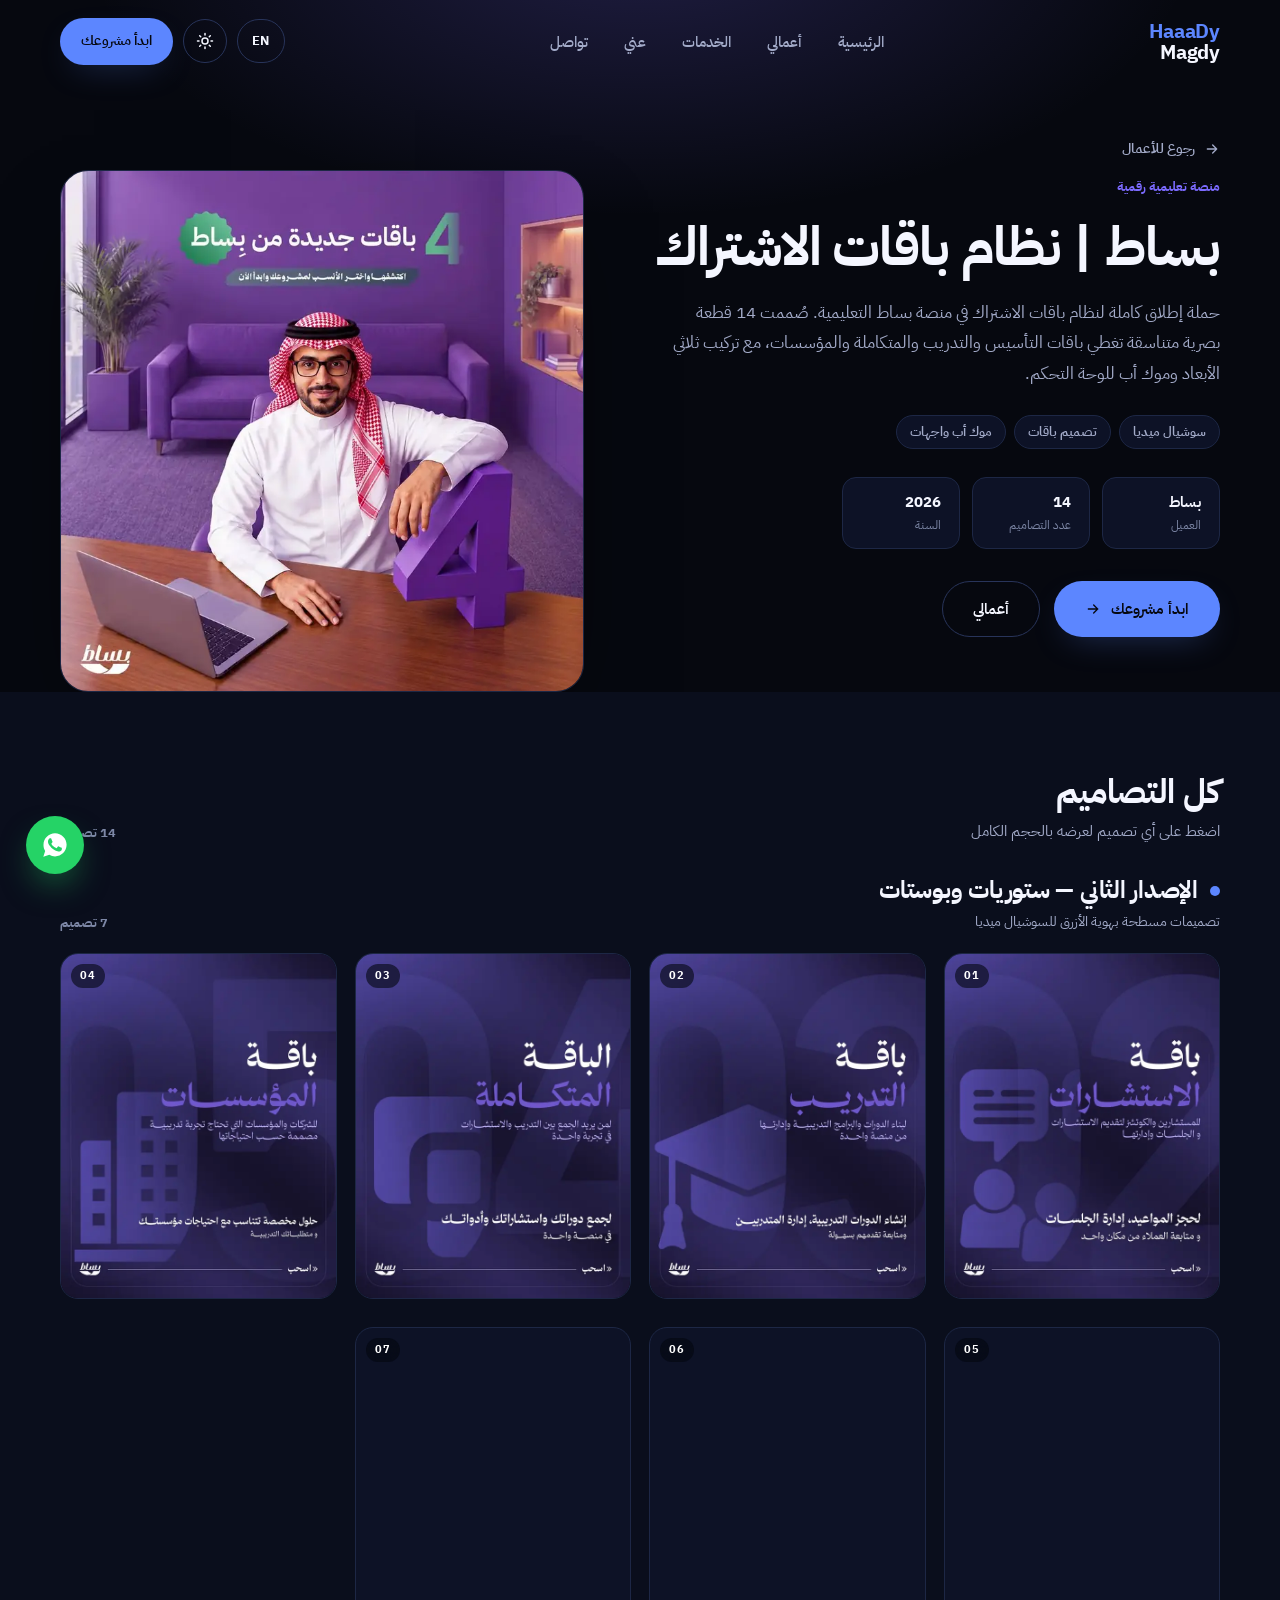
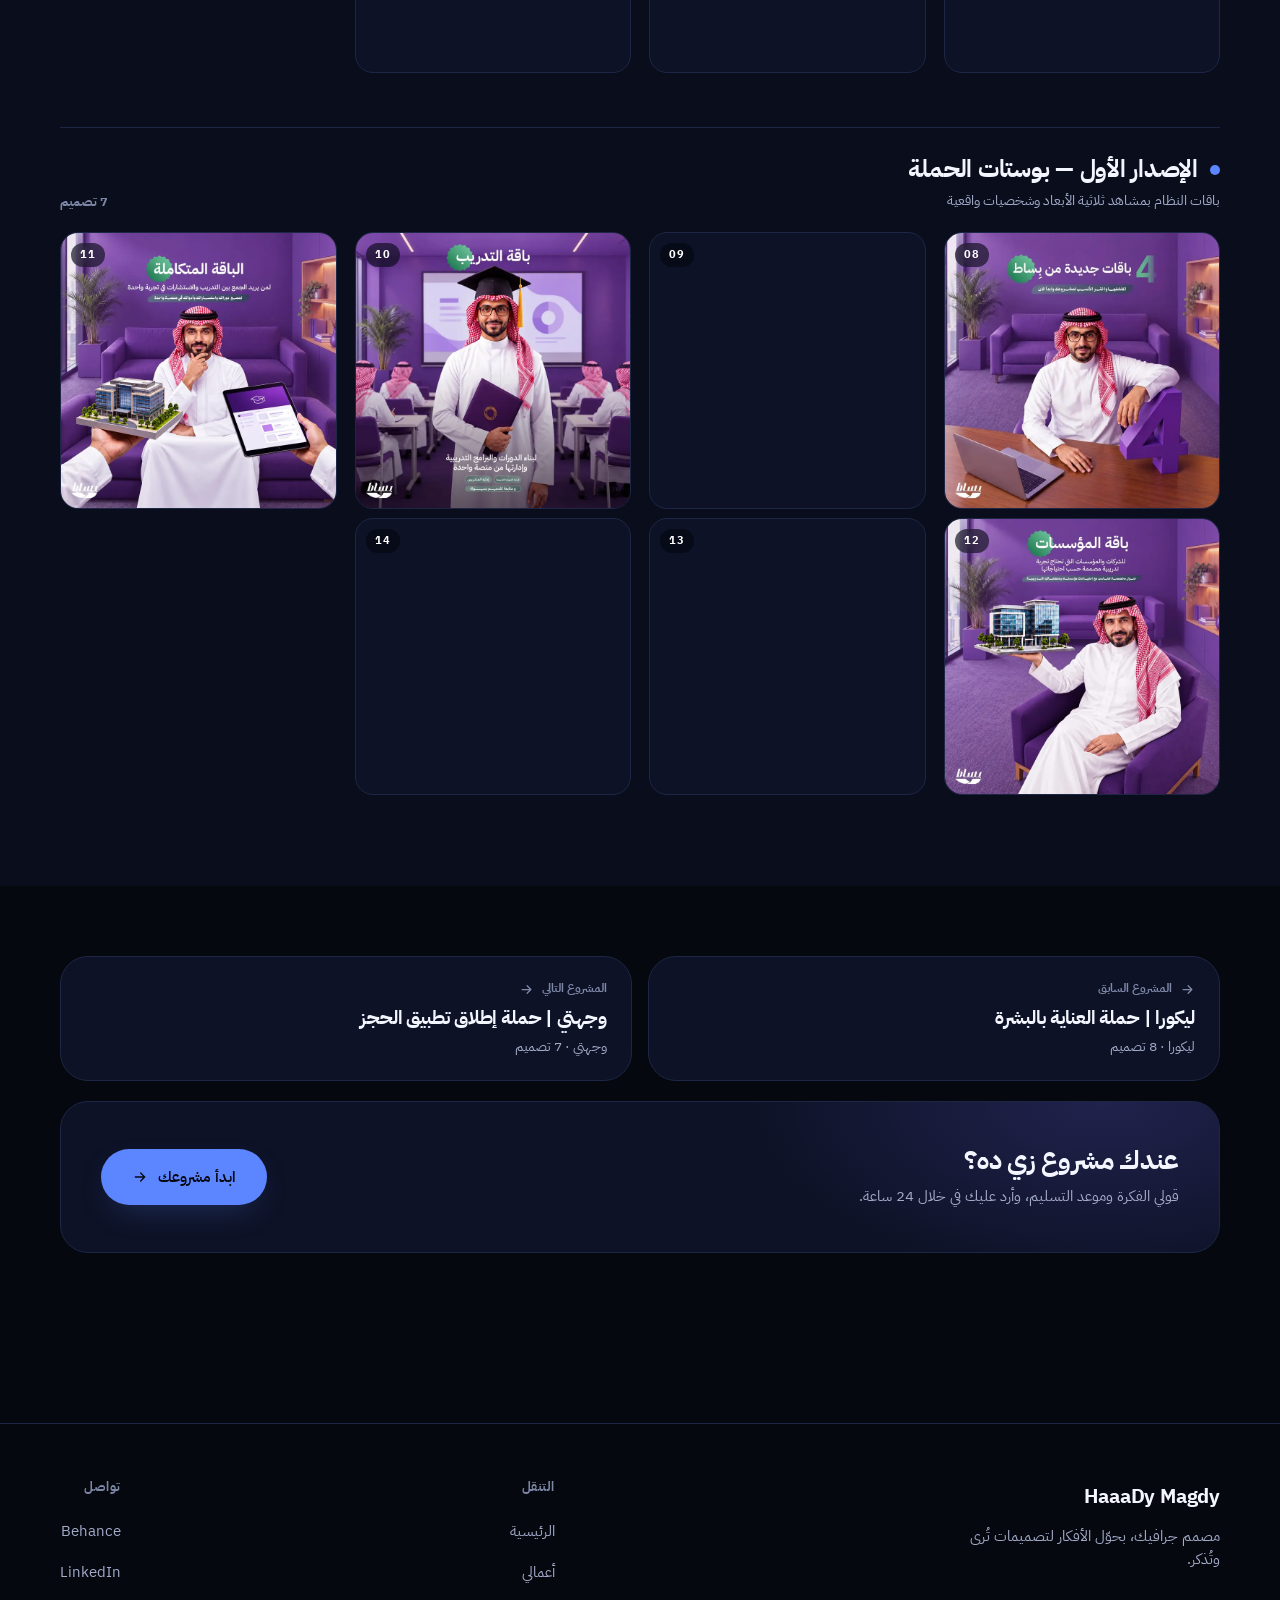
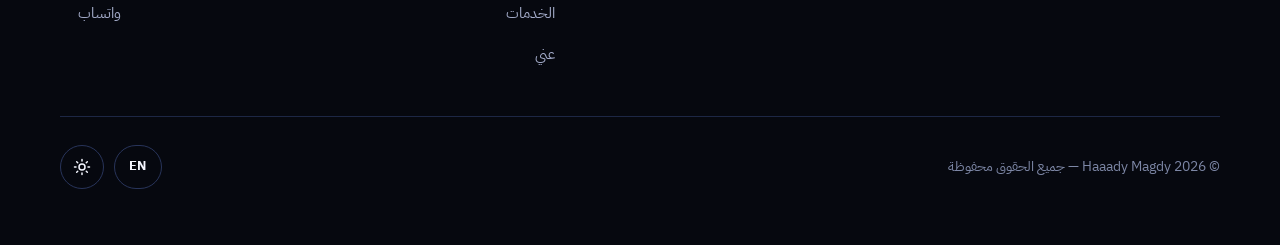
==== commit 72320615: "Point canonical/OG/sitemap URLs at the live GitHub Pages domain The site is published at https://haa" ====
--- a/projects/besat.html
+++ b/projects/besat.html
@@ -22,20 +22,20 @@
 <meta name="keywords" content="مصمم جرافيك, تصميم هوية بصرية, سوشيال ميديا, حملات إعلانية, Graphic Designer, Haaady Magdy">
 <meta name="robots" content="index, follow, max-image-preview:large">
 <meta name="author" content="Haaady Magdy">
-<link rel="canonical" href="https://haaadymagdy.com/projects/besat.html">
+<link rel="canonical" href="https://haady5.github.io/portfolio/projects/besat.html">
 <meta name="theme-color" content="#06080F">
 <meta property="og:type" content="website">
 <meta property="og:site_name" content="Haaady Magdy">
-<meta property="og:url" content="https://haaadymagdy.com/projects/besat.html">
+<meta property="og:url" content="https://haady5.github.io/portfolio/projects/besat.html">
 <meta property="og:title" content="بساط | نظام باقات الاشتراك — أعمال هادي مجدي">
 <meta property="og:description" content="حملة إطلاق كاملة لنظام باقات الاشتراك في منصة بساط التعليمية. صُممت 14 قطعة بصرية متناسقة تغطي باقات التأسيس والتدريب والمتكاملة والمؤسسات، مع تركيب ثلاثي الأبعاد وموك أب للوحة التحكم.">
-<meta property="og:image" content="https://haaadymagdy.com/images/projects/besat/01-launch-4-packages.webp">
+<meta property="og:image" content="https://haady5.github.io/portfolio/images/projects/besat/01-launch-4-packages.webp">
 <meta property="og:locale" content="ar_AR">
 <meta property="og:locale:alternate" content="en_US">
 <meta name="twitter:card" content="summary_large_image">
 <meta name="twitter:title" content="بساط | نظام باقات الاشتراك — أعمال هادي مجدي">
 <meta name="twitter:description" content="حملة إطلاق كاملة لنظام باقات الاشتراك في منصة بساط التعليمية. صُممت 14 قطعة بصرية متناسقة تغطي باقات التأسيس والتدريب والمتكاملة والمؤسسات، مع تركيب ثلاثي الأبعاد وموك أب للوحة التحكم.">
-<meta name="twitter:image" content="https://haaadymagdy.com/images/projects/besat/01-launch-4-packages.webp">
+<meta name="twitter:image" content="https://haady5.github.io/portfolio/images/projects/besat/01-launch-4-packages.webp">
 <link rel="icon" href="data:image/svg+xml,%3Csvg xmlns='http://www.w3.org/2000/svg' viewBox='0 0 100 100'%3E%3Crect width='100' height='100' rx='24' fill='%235C86FF'/%3E%3Ctext x='50' y='68' font-family='Arial,sans-serif' font-weight='700' font-size='54' fill='white' text-anchor='middle'%3EH%3C/text%3E%3C/svg%3E">
 <link rel="apple-touch-icon" href="../images/icon-180.png">
 <link rel="icon" type="image/png" sizes="192x192" href="../images/icon-192.png">
@@ -50,109 +50,109 @@
   "name": "بساط | نظام باقات الاشتراك",
   "alternateName": "Besat | Subscription package system",
   "description": "حملة إطلاق كاملة لنظام باقات الاشتراك في منصة بساط التعليمية. صُممت 14 قطعة بصرية متناسقة تغطي باقات التأسيس والتدريب والمتكاملة والمؤسسات، مع تركيب ثلاثي الأبعاد وموك أب للوحة التحكم.",
-  "url": "https://haaadymagdy.com/projects/besat.html",
+  "url": "https://haady5.github.io/portfolio/projects/besat.html",
   "dateCreated": "2026",
   "author": {
     "@type": "Person",
     "name": "Haaady Magdy",
-    "url": "https://haaadymagdy.com/"
+    "url": "https://haady5.github.io/portfolio/"
   },
   "about": "منصة تعليمية رقمية",
   "associatedMedia": [
     {
       "@type": "ImageObject",
-      "contentUrl": "https://haaadymagdy.com/images/projects/besat/01-launch-4-packages.webp",
+      "contentUrl": "https://haady5.github.io/portfolio/images/projects/besat/01-launch-4-packages.webp",
       "width": 1280,
       "height": 1280,
       "caption": "إعلان إطلاق 4 باقات جديدة لمنصة بساط"
     },
     {
       "@type": "ImageObject",
-      "contentUrl": "https://haaadymagdy.com/images/projects/besat/02-foundation-package.webp",
+      "contentUrl": "https://haady5.github.io/portfolio/images/projects/besat/02-foundation-package.webp",
       "width": 1400,
       "height": 1400,
       "caption": "باقة التأسيس لمنصة بساط"
     },
     {
       "@type": "ImageObject",
-      "contentUrl": "https://haaadymagdy.com/images/projects/besat/03-training-package.webp",
+      "contentUrl": "https://haady5.github.io/portfolio/images/projects/besat/03-training-package.webp",
       "width": 1400,
       "height": 1400,
       "caption": "باقة التدريب لمنصة بساط"
     },
     {
       "@type": "ImageObject",
-      "contentUrl": "https://haaadymagdy.com/images/projects/besat/04-integrated-package.webp",
+      "contentUrl": "https://haady5.github.io/portfolio/images/projects/besat/04-integrated-package.webp",
       "width": 1400,
       "height": 1400,
       "caption": "الباقة المتكاملة لمنصة بساط"
     },
     {
       "@type": "ImageObject",
-      "contentUrl": "https://haaadymagdy.com/images/projects/besat/05-institutions-package.webp",
+      "contentUrl": "https://haady5.github.io/portfolio/images/projects/besat/05-institutions-package.webp",
       "width": 1400,
       "height": 1400,
       "caption": "باقة المؤسسات لمنصة بساط"
     },
     {
       "@type": "ImageObject",
-      "contentUrl": "https://haaadymagdy.com/images/projects/besat/06-needs-laptop.webp",
+      "contentUrl": "https://haady5.github.io/portfolio/images/projects/besat/06-needs-laptop.webp",
       "width": 1400,
       "height": 1400,
       "caption": "تصميم باقة على شاشة لابتوب"
     },
     {
       "@type": "ImageObject",
-      "contentUrl": "https://haaadymagdy.com/images/projects/besat/07-training-dashboard.webp",
+      "contentUrl": "https://haady5.github.io/portfolio/images/projects/besat/07-training-dashboard.webp",
       "width": 1400,
       "height": 1400,
       "caption": "باقة كل مشروع تدريبي مع لوحة التحكم"
     },
     {
       "@type": "ImageObject",
-      "contentUrl": "https://haaadymagdy.com/images/projects/besat/08-subscriptions-package.webp",
+      "contentUrl": "https://haady5.github.io/portfolio/images/projects/besat/08-subscriptions-package.webp",
       "width": 1120,
       "height": 1400,
       "caption": "باقة الاشتراكات لمنصة بساط"
     },
     {
       "@type": "ImageObject",
-      "contentUrl": "https://haaadymagdy.com/images/projects/besat/09-training-package-story.webp",
+      "contentUrl": "https://haady5.github.io/portfolio/images/projects/besat/09-training-package-story.webp",
       "width": 1120,
       "height": 1400,
       "caption": "باقة التدريب ضمن سلسلة الإعلانات"
     },
     {
       "@type": "ImageObject",
-      "contentUrl": "https://haaadymagdy.com/images/projects/besat/10-integrated-package-story.webp",
+      "contentUrl": "https://haady5.github.io/portfolio/images/projects/besat/10-integrated-package-story.webp",
       "width": 1120,
       "height": 1400,
       "caption": "الباقة المتكاملة ضمن سلسلة الإعلانات"
     },
     {
       "@type": "ImageObject",
-      "contentUrl": "https://haaadymagdy.com/images/projects/besat/11-institutions-package-story.webp",
+      "contentUrl": "https://haady5.github.io/portfolio/images/projects/besat/11-institutions-package-story.webp",
       "width": 1120,
       "height": 1400,
       "caption": "باقة المؤسسات ضمن سلسلة الإعلانات"
     },
     {
       "@type": "ImageObject",
-      "contentUrl": "https://haaadymagdy.com/images/projects/besat/12-whatever-you-need.webp",
+      "contentUrl": "https://haady5.github.io/portfolio/images/projects/besat/12-whatever-you-need.webp",
       "width": 1120,
       "height": 1400,
       "caption": "تصميم أيا كان احتياجك في بسط"
     },
     {
       "@type": "ImageObject",
-      "contentUrl": "https://haaadymagdy.com/images/projects/besat/13-every-training-project.webp",
+      "contentUrl": "https://haady5.github.io/portfolio/images/projects/besat/13-every-training-project.webp",
       "width": 1120,
       "height": 1400,
       "caption": "تصميم كل مشروع تدريبي له باقة"
     },
     {
       "@type": "ImageObject",
-      "contentUrl": "https://haaadymagdy.com/images/projects/besat/14-dashboard-ui.webp",
+      "contentUrl": "https://haady5.github.io/portfolio/images/projects/besat/14-dashboard-ui.webp",
       "width": 1024,
       "height": 1280,
       "caption": "واجهة اختيار الباقة داخل منصة بساط"
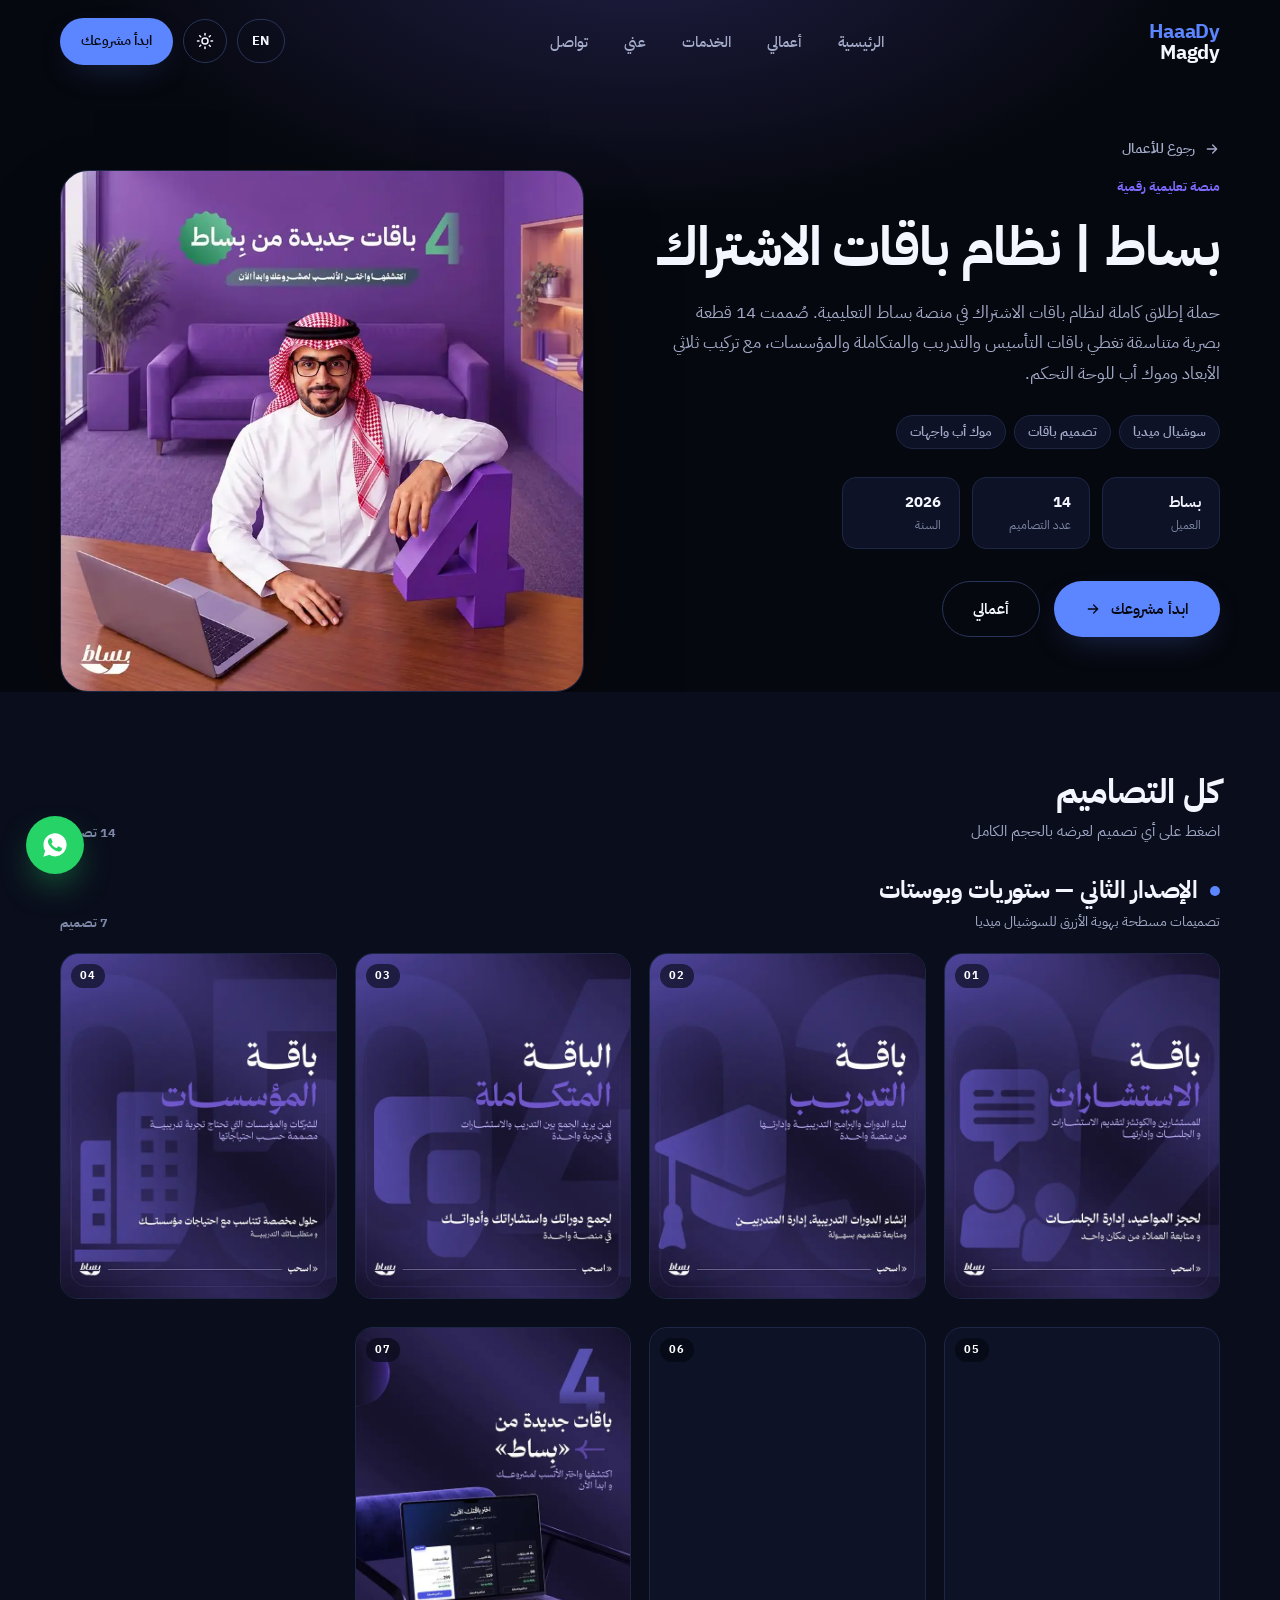
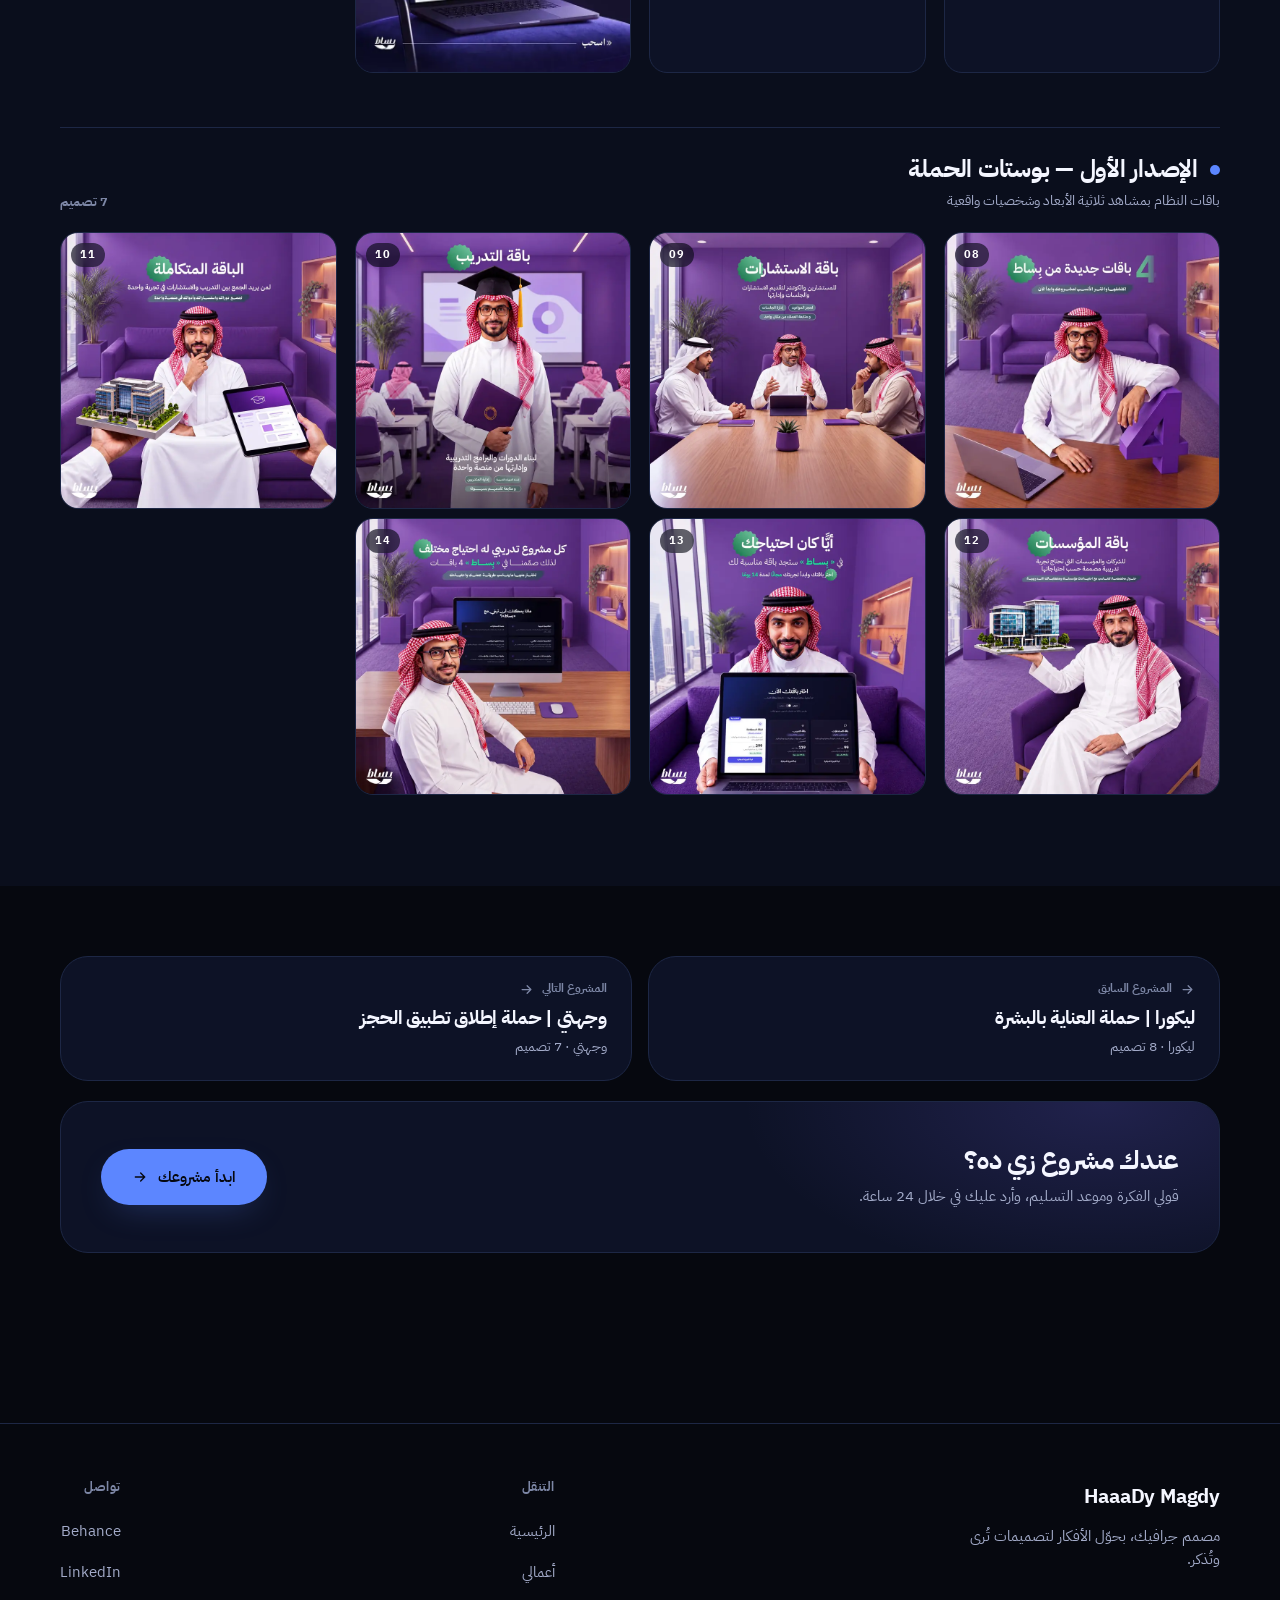
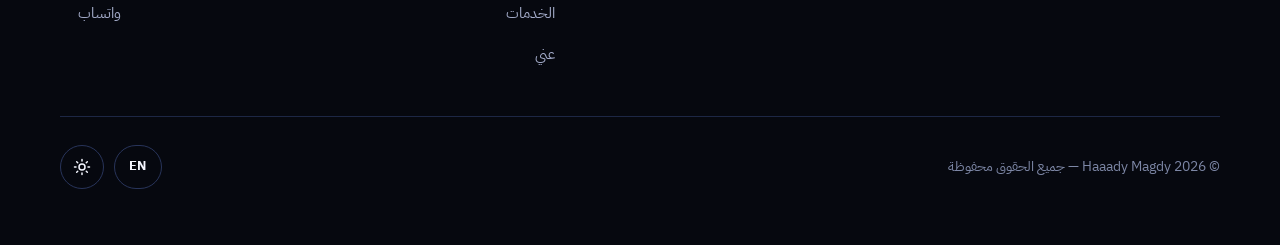
==== commit b26fa386: "Add Search Console verification tag to the generated project pages" ====
--- a/projects/besat.html
+++ b/projects/besat.html
@@ -21,6 +21,7 @@
 <meta name="description" content="حملة إطلاق كاملة لنظام باقات الاشتراك في منصة بساط التعليمية. صُممت 14 قطعة بصرية متناسقة تغطي باقات التأسيس والتدريب والمتكاملة والمؤسسات، مع تركيب ثلاثي الأبعاد وموك أب للوحة التحكم.">
 <meta name="keywords" content="مصمم جرافيك, تصميم هوية بصرية, سوشيال ميديا, حملات إعلانية, Graphic Designer, Haaady Magdy">
 <meta name="robots" content="index, follow, max-image-preview:large">
+<meta name="google-site-verification" content="L_lwb_WBGld9fwgoARfQ-IIxrJj4-zy0x0mhX-AJchU">
 <meta name="author" content="Haaady Magdy">
 <link rel="canonical" href="https://haady5.github.io/portfolio/projects/besat.html">
 <meta name="theme-color" content="#06080F">
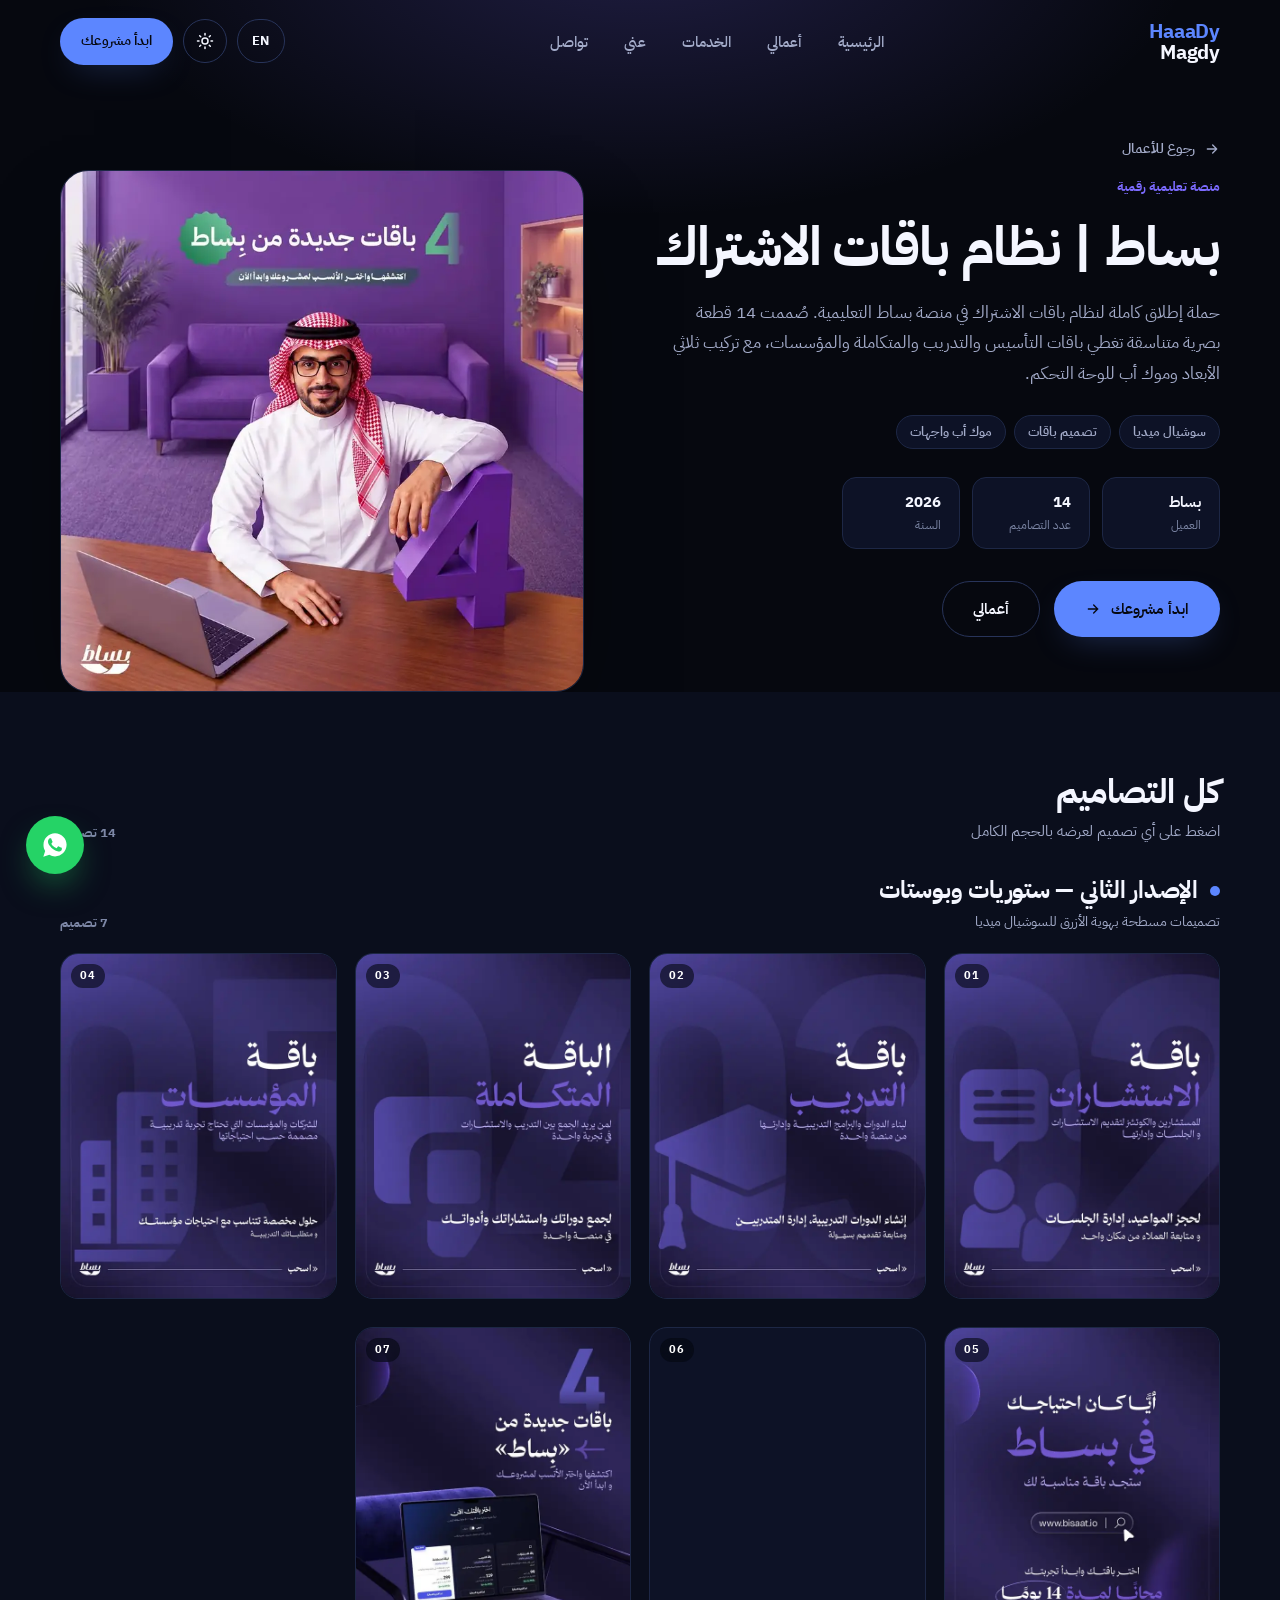
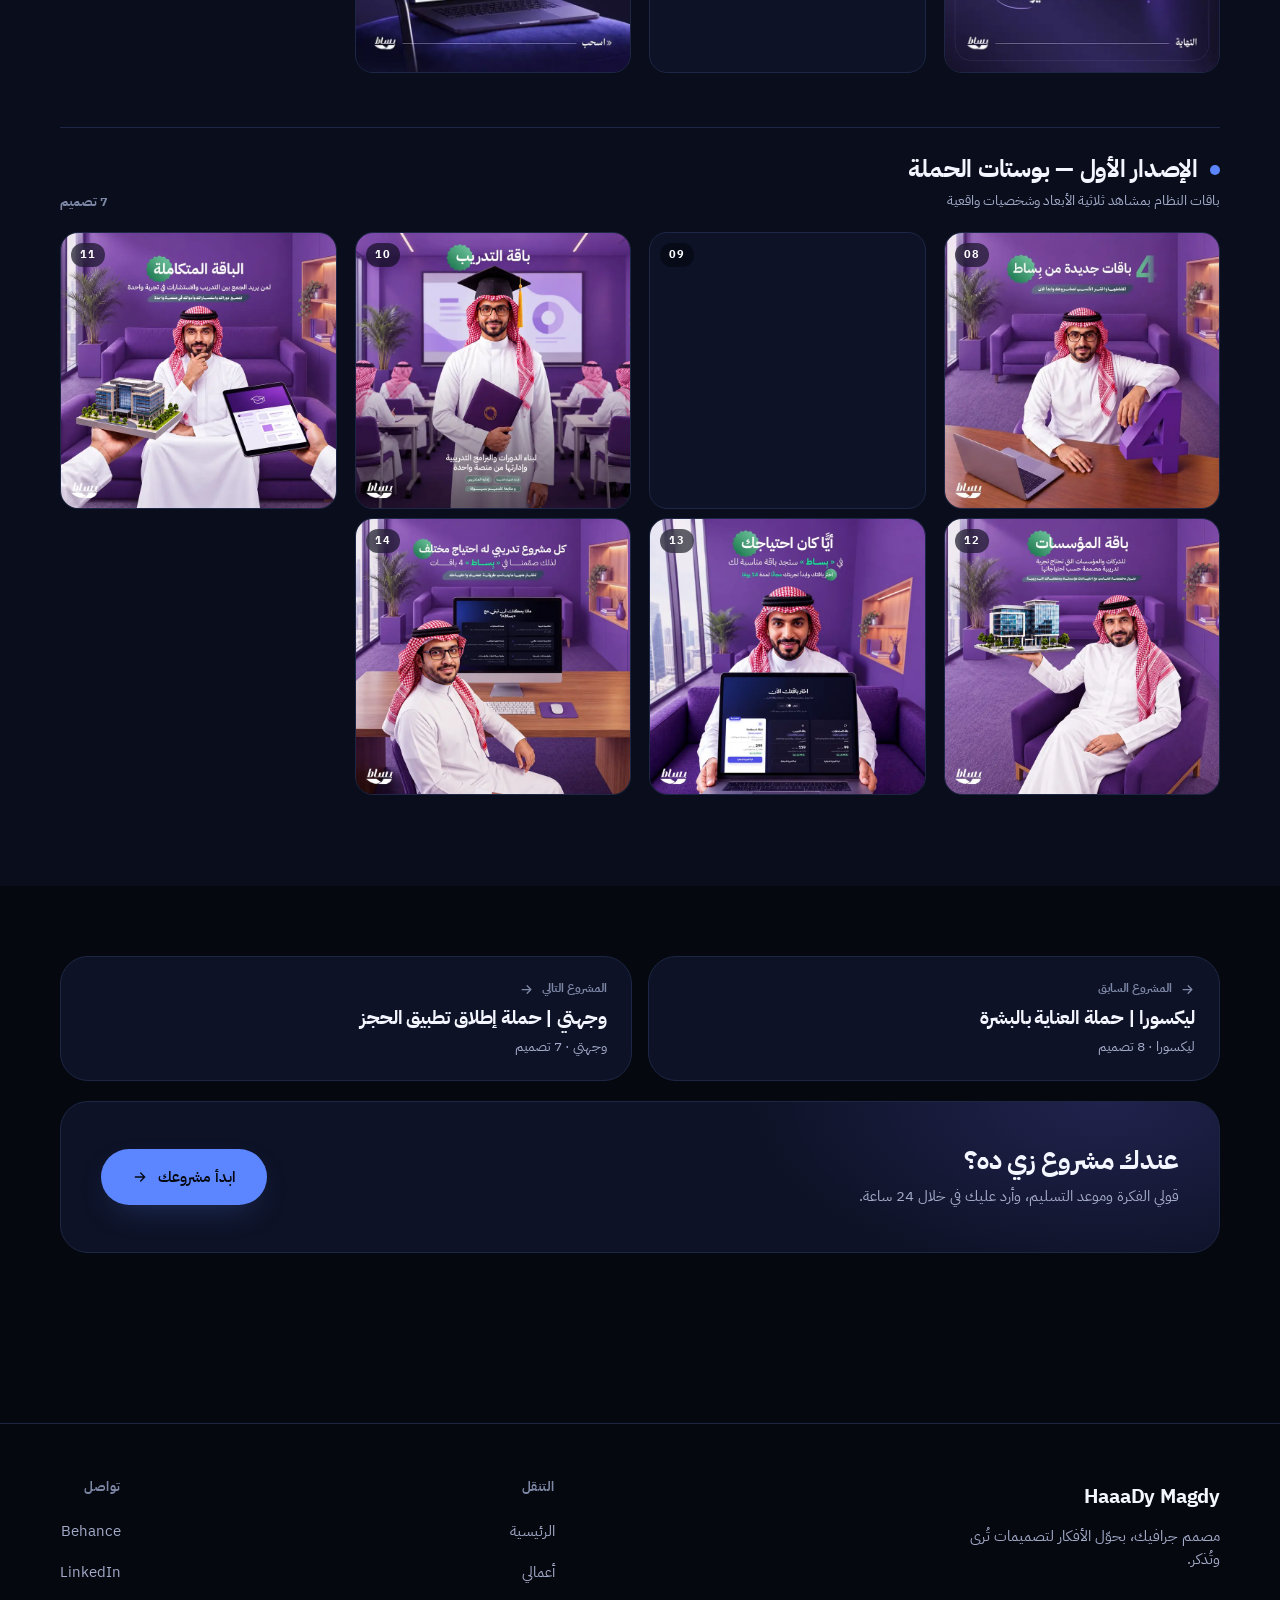
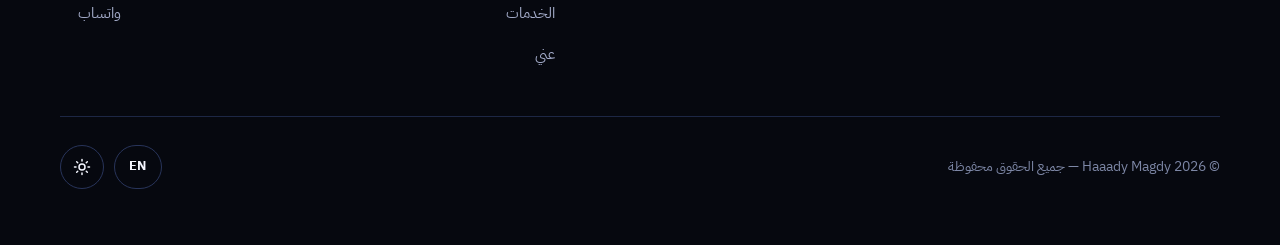
==== commit 0d4f74d7: "Fix project name: Lixora is ليكـسورا, not ليكورا" ====
--- a/projects/besat.html
+++ b/projects/besat.html
@@ -294,8 +294,8 @@
             <svg xmlns="http://www.w3.org/2000/svg" viewBox="0 0 24 24" fill="none" stroke="currentColor" stroke-width="2" stroke-linecap="round" stroke-linejoin="round"><path d="M19 12H5M11 18l-6-6 6-6"/></svg>
             <span data-i18n="pp_prev">المشروع السابق</span>
           </span>
-          <h3 class="pp-nav-card-title">ليكورا | حملة العناية بالبشرة</h3>
-          <p class="pp-nav-card-meta">ليكورا · 8 تصميم</p>
+          <h3 class="pp-nav-card-title">ليكسورا | حملة العناية بالبشرة</h3>
+          <p class="pp-nav-card-meta">ليكسورا · 8 تصميم</p>
         </a>
         <a class="pp-nav-card pp-nav-next" href="wejhati.html">
           <span class="pp-nav-label">
